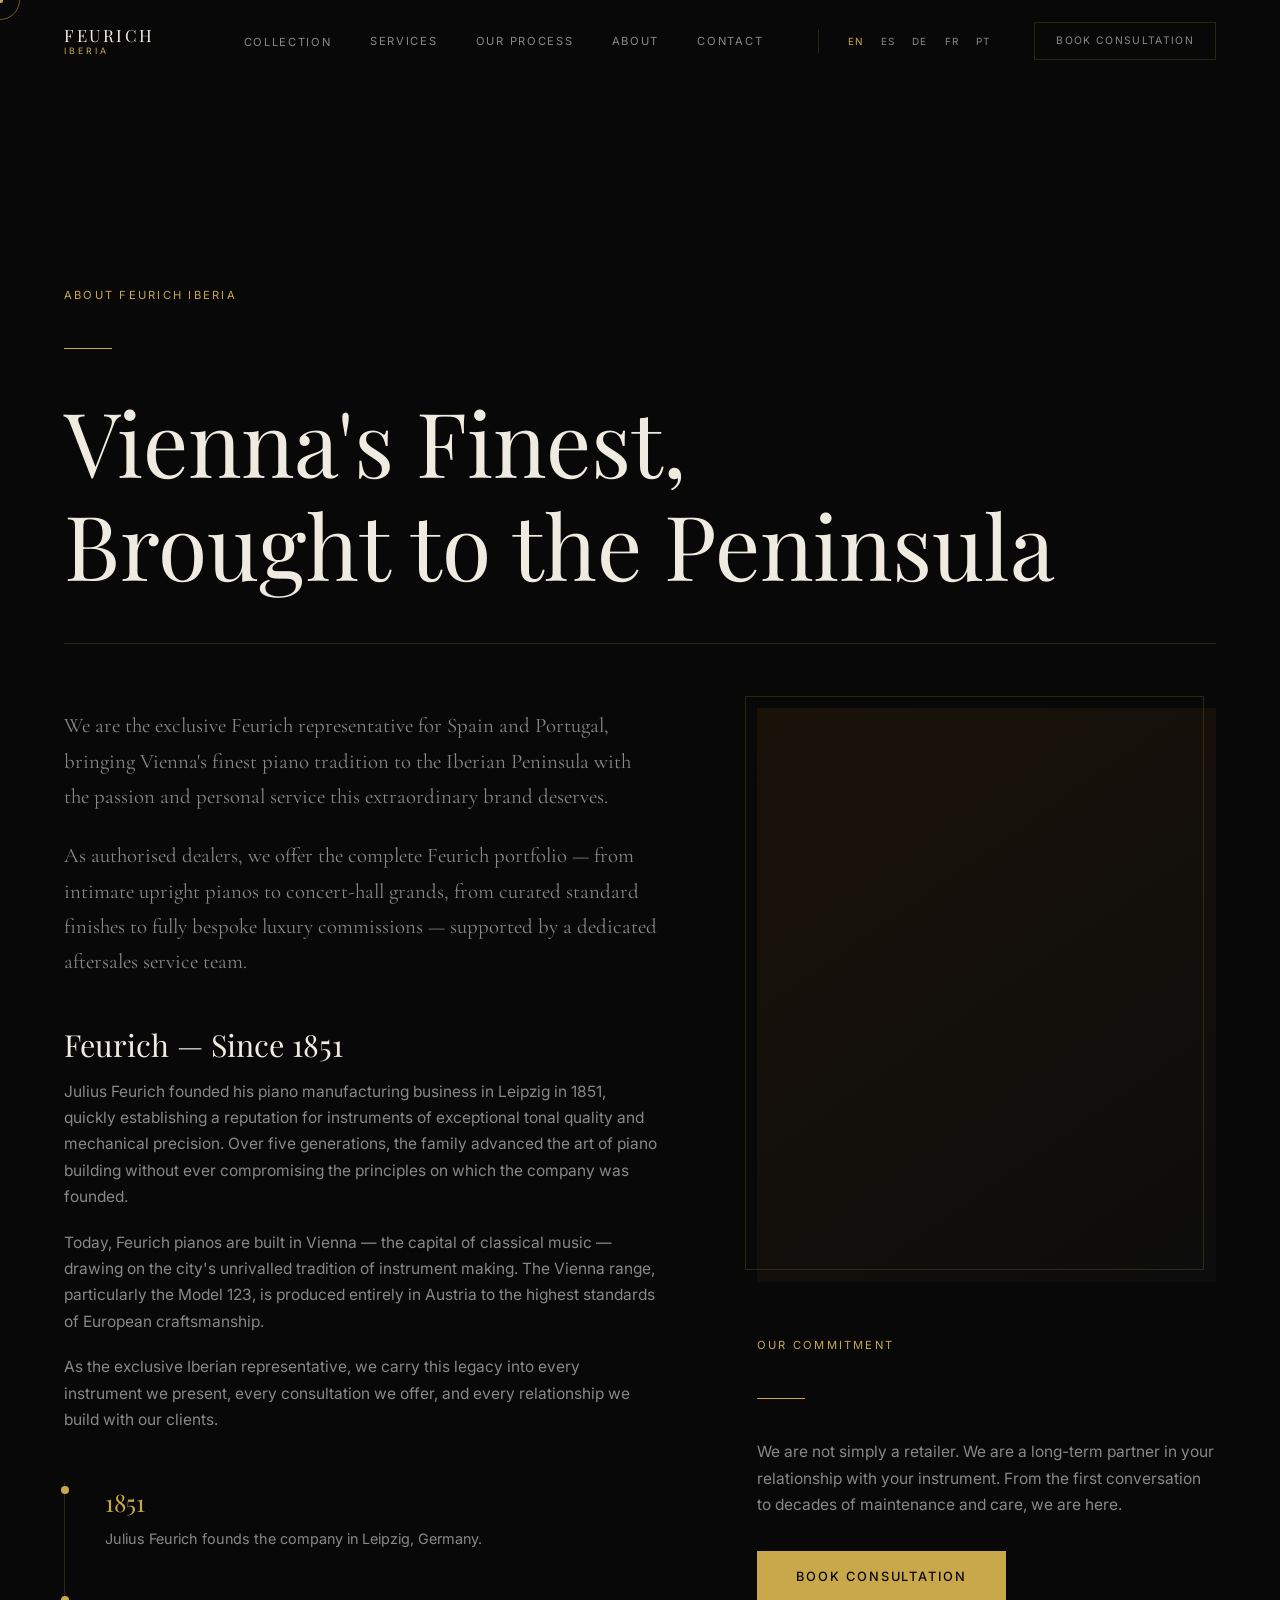
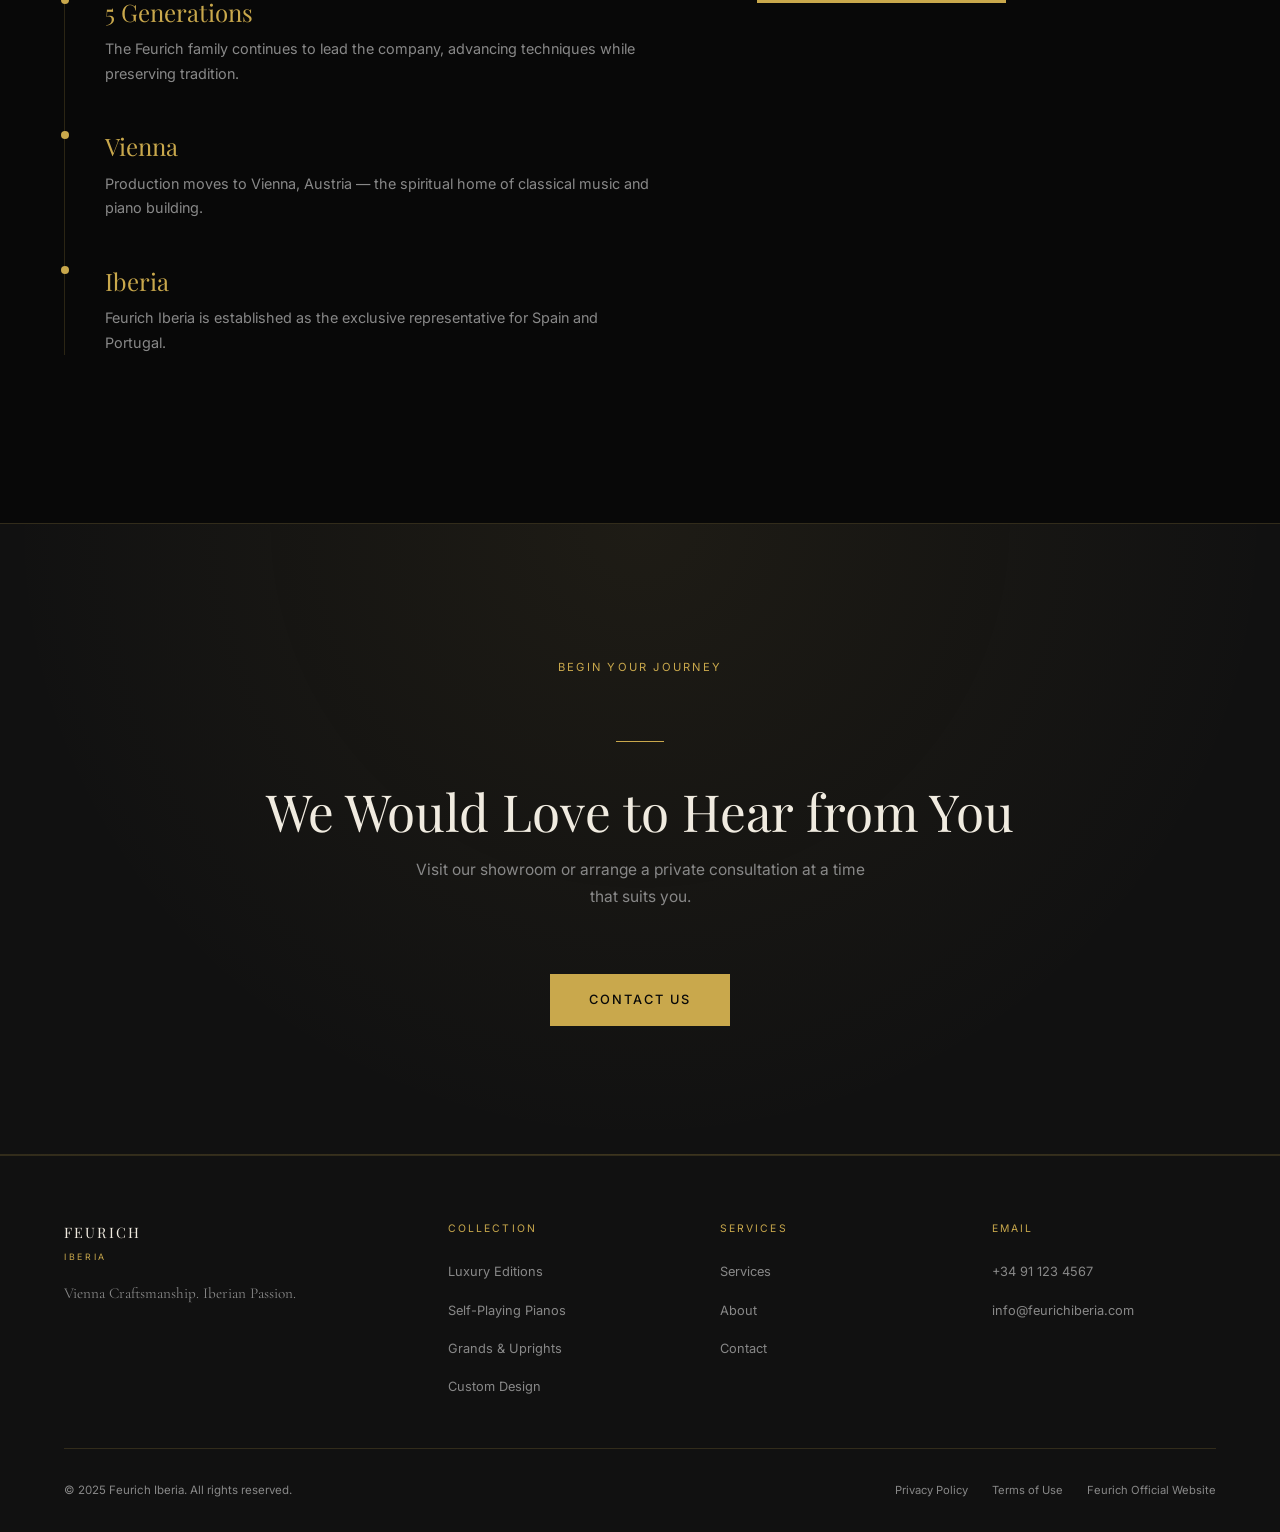
==== about.html @ 34598ef1 "Fix: move files to root" ====
<!DOCTYPE html>
<html lang="en">
<head>
  <meta charset="UTF-8">
  <meta name="viewport" content="width=device-width, initial-scale=1.0">
  <meta name="base-path" content="">
  <title>About — Feurich Iberia</title>
  <meta name="description" content="Feurich Iberia — the exclusive Feurich piano representative for Spain and Portugal. Vienna craftsmanship. Iberian passion.">
  <link rel="preconnect" href="https://fonts.googleapis.com">
  <link rel="preconnect" href="https://fonts.gstatic.com" crossorigin>
  <link href="https://fonts.googleapis.com/css2?family=Cormorant+Garamond:ital,wght@0,300;0,400;0,500;1,300;1,400&family=Inter:wght@300;400;500&family=Playfair+Display:ital,wght@0,400;0,500;1,400&display=swap" rel="stylesheet">
  <link rel="stylesheet" href="css/style.css">
  <style>
    .about-timeline { border-left: 1px solid var(--border); padding-left: 2.5rem; margin-top: 3rem; }
    .timeline-entry { position: relative; margin-bottom: 2.5rem; }
    .timeline-entry::before {
      content: '';
      position: absolute;
      left: -2.5rem;
      top: .3rem;
      width: 8px;
      height: 8px;
      border-radius: 50%;
      background: var(--gold);
      transform: translateX(-50%);
    }
    .timeline-year { font-family: var(--serif); font-size: 1.5rem; color: var(--gold); margin-bottom: .3rem; }
    .timeline-entry p { font-size: .9rem; }
  </style>
</head>
<body>

  <nav id="nav">
    <a href="index.html" class="nav__logo">Feurich<span>Iberia</span></a>
    <button class="nav__toggle" id="nav-toggle" aria-expanded="false" aria-label="Menu">
      <span></span><span></span><span></span>
    </button>
    <div class="nav__menu" id="nav-menu">
      <div class="nav__dropdown">
        <a href="index.html#collection" class="nav__link" data-i18n="nav.collection">Collection</a>
        <ul class="nav__dropdown-menu">
          <li><a href="collection/luxury.html" data-i18n="nav.luxury"></a></li>
          <li><a href="collection/self-playing.html" data-i18n="nav.selfPlaying"></a></li>
          <li><a href="collection/grand-uprights.html" data-i18n="nav.grandUprights"></a></li>
          <li><a href="collection/custom-design.html" data-i18n="nav.customDesign"></a></li>
        </ul>
      </div>
      <a href="index.html#services" class="nav__link" data-i18n="nav.services"></a>
      <a href="index.html#journey" class="nav__link" data-i18n="nav.journey"></a>
      <a href="about.html" class="nav__link nav__link--active" data-i18n="nav.about"></a>
      <a href="contact.html" class="nav__link" data-i18n="nav.contact"></a>
      <div class="nav__lang">
        <button data-lang="en">EN</button>
        <button data-lang="es">ES</button>
        <button data-lang="de">DE</button>
        <button data-lang="fr">FR</button>
        <button data-lang="pt">PT</button>
      </div>
      <a href="contact.html" class="nav__book" data-i18n="nav.bookConsultation"></a>
    </div>
  </nav>

  <main class="about-page section">
    <div class="container">
      <div class="page-header" data-reveal>
        <p class="eyebrow" data-i18n="about.eyebrow"></p>
        <div class="gold-rule"></div>
        <h1 data-i18n="about.title"></h1>
      </div>

      <div style="display:grid;grid-template-columns:1.3fr 1fr;gap:6rem;align-items:start" class="about-main-grid">
        <div data-reveal>
          <p class="lead" data-i18n="about.text1" style="margin-bottom:1.5rem"></p>
          <p class="lead" data-i18n="about.text2" style="margin-bottom:3rem"></p>

          <h3 style="margin-bottom:1rem">Feurich — Since 1851</h3>
          <p style="margin-bottom:1.2rem">Julius Feurich founded his piano manufacturing business in Leipzig in 1851, quickly establishing a reputation for instruments of exceptional tonal quality and mechanical precision. Over five generations, the family advanced the art of piano building without ever compromising the principles on which the company was founded.</p>
          <p style="margin-bottom:1.2rem">Today, Feurich pianos are built in Vienna — the capital of classical music — drawing on the city's unrivalled tradition of instrument making. The Vienna range, particularly the Model 123, is produced entirely in Austria to the highest standards of European craftsmanship.</p>
          <p>As the exclusive Iberian representative, we carry this legacy into every instrument we present, every consultation we offer, and every relationship we build with our clients.</p>

          <div class="about-timeline">
            <div class="timeline-entry">
              <div class="timeline-year">1851</div>
              <p>Julius Feurich founds the company in Leipzig, Germany.</p>
            </div>
            <div class="timeline-entry">
              <div class="timeline-year">5 Generations</div>
              <p>The Feurich family continues to lead the company, advancing techniques while preserving tradition.</p>
            </div>
            <div class="timeline-entry">
              <div class="timeline-year">Vienna</div>
              <p>Production moves to Vienna, Austria — the spiritual home of classical music and piano building.</p>
            </div>
            <div class="timeline-entry">
              <div class="timeline-year">Iberia</div>
              <p>Feurich Iberia is established as the exclusive representative for Spain and Portugal.</p>
            </div>
          </div>
        </div>

        <div data-reveal data-reveal-delay="1">
          <div class="about__visual">
            <div class="about__img" style="min-height:400px;background:linear-gradient(145deg,#1a1209 0%,#0d0d0d 100%)"></div>
            <div class="about__img-frame"></div>
          </div>

          <div style="margin-top:3rem">
            <p class="eyebrow">Our Commitment</p>
            <div class="gold-rule"></div>
            <p style="margin-bottom:1rem">We are not simply a retailer. We are a long-term partner in your relationship with your instrument. From the first conversation to decades of maintenance and care, we are here.</p>
            <a href="contact.html" class="btn btn--gold" style="margin-top:1rem" data-i18n="nav.bookConsultation"></a>
          </div>
        </div>
      </div>
    </div>
  </main>

  <section class="contact-cta">
    <div class="container">
      <p class="eyebrow" data-i18n="contactCta.eyebrow"></p>
      <div class="gold-rule gold-rule--center"></div>
      <h2 data-i18n="contactCta.title"></h2>
      <p data-i18n="contactCta.subtitle"></p>
      <a href="contact.html" class="btn btn--gold" style="margin-top:1.5rem" data-i18n="contactCta.cta"></a>
    </div>
  </section>

  <footer>
    <div class="container">
      <div class="footer__grid">
        <div class="footer__brand">
          <div class="footer__brand-logo">Feurich</div>
          <div class="footer__brand-sub">Iberia</div>
          <p class="footer__tagline" data-i18n="footer.tagline"></p>
        </div>
        <div>
          <p class="footer__col-title" data-i18n="nav.collection"></p>
          <ul class="footer__links">
            <li><a href="collection/luxury.html" data-i18n="nav.luxury"></a></li>
            <li><a href="collection/self-playing.html" data-i18n="nav.selfPlaying"></a></li>
            <li><a href="collection/grand-uprights.html" data-i18n="nav.grandUprights"></a></li>
            <li><a href="collection/custom-design.html" data-i18n="nav.customDesign"></a></li>
          </ul>
        </div>
        <div>
          <p class="footer__col-title" data-i18n="nav.services"></p>
          <ul class="footer__links">
            <li><a href="services.html" data-i18n="nav.services"></a></li>
            <li><a href="about.html" data-i18n="nav.about"></a></li>
            <li><a href="contact.html" data-i18n="nav.contact"></a></li>
          </ul>
        </div>
        <div>
          <p class="footer__col-title" data-i18n="contact.emailLabel"></p>
          <ul class="footer__links">
            <li><a href="tel:+34911234567" data-i18n="contact.phoneVal"></a></li>
            <li><a href="mailto:info@feurichiberia.com" data-i18n="contact.emailVal"></a></li>
          </ul>
        </div>
      </div>
      <div class="footer__bottom">
        <p class="footer__copyright" data-i18n="footer.copyright"></p>
        <div class="footer__legal">
          <a href="#" data-i18n="footer.privacy"></a>
          <a href="#" data-i18n="footer.terms"></a>
          <a href="https://feurich.com" target="_blank" rel="noopener" data-i18n="footer.feurich"></a>
        </div>
      </div>
    </div>
  </footer>

  <script src="js/i18n.js"></script>
  <script src="js/main.js"></script>
  <style>
    @media (max-width: 768px) { .about-main-grid { grid-template-columns: 1fr !important; } }
  </style>
</body>
</html>
---- css/style.css ----
/* ── Reset & Variables ─────────────────────────────────── */
*, *::before, *::after { box-sizing: border-box; margin: 0; padding: 0; }

:root {
  --bg:        #080808;
  --surface:   #111111;
  --surface2:  #1a1a1a;
  --gold:      #c9a84c;
  --gold-lt:   #e8d5a3;
  --gold-dk:   #8b6914;
  --text:      #f0ebe0;
  --text-muted:#888;
  --border:    rgba(201,168,76,.18);
  --serif:     'Playfair Display', Georgia, serif;
  --accent:    'Cormorant Garamond', 'Times New Roman', serif;
  --sans:      'Inter', system-ui, sans-serif;
  --max:       1320px;
  --ease:      cubic-bezier(.25,.46,.45,.94);
}

html { scroll-behavior: smooth; font-size: 16px; }

body {
  background: var(--bg);
  color: var(--text);
  font-family: var(--sans);
  line-height: 1.7;
  overflow-x: hidden;
  cursor: none;
}

body.menu-open { overflow: hidden; }

img { display: block; max-width: 100%; }
a { color: inherit; text-decoration: none; }
button { background: none; border: none; cursor: none; font: inherit; }
ul { list-style: none; }

/* ── Typography ────────────────────────────────────────── */
.eyebrow {
  display: inline-block;
  font-family: var(--sans);
  font-size: .7rem;
  font-weight: 400;
  letter-spacing: .2em;
  text-transform: uppercase;
  color: var(--gold);
  margin-bottom: 1.2rem;
}

h1, h2, h3, h4 { font-family: var(--serif); line-height: 1.15; font-weight: 400; }

h1 { font-size: clamp(2.8rem, 7vw, 6rem); }
h2 { font-size: clamp(2rem, 4vw, 3.4rem); }
h3 { font-size: clamp(1.3rem, 2.5vw, 1.9rem); }
h4 { font-size: 1.1rem; font-family: var(--sans); font-weight: 500; letter-spacing: .05em; }

p { color: var(--text-muted); font-size: .97rem; }
.lead { font-family: var(--accent); font-size: clamp(1.05rem,1.8vw,1.3rem); color: var(--text-muted); }

/* ── Layout ────────────────────────────────────────────── */
.container { width: 90%; max-width: var(--max); margin: 0 auto; }
.section { padding: clamp(5rem, 10vw, 9rem) 0; }
.section--dark { background: var(--surface); }
.section--darker { background: var(--surface2); }

.gold-rule { width: 48px; height: 1px; background: var(--gold); margin: 1.5rem 0 2.5rem; }
.gold-rule--center { margin-left: auto; margin-right: auto; }

/* ── Buttons ───────────────────────────────────────────── */
.btn {
  display: inline-flex;
  align-items: center;
  gap: .6rem;
  padding: .9rem 2.4rem;
  font-size: .8rem;
  letter-spacing: .15em;
  text-transform: uppercase;
  font-weight: 500;
  transition: all .3s var(--ease);
  position: relative;
  overflow: hidden;
}

.btn::after {
  content: '';
  position: absolute;
  inset: 0;
  background: rgba(255,255,255,.06);
  opacity: 0;
  transition: opacity .3s;
}
.btn:hover::after { opacity: 1; }

.btn--gold {
  background: var(--gold);
  color: #080808;
  border: 1px solid var(--gold);
}
.btn--gold:hover { background: var(--gold-lt); border-color: var(--gold-lt); }

.btn--outline {
  border: 1px solid var(--border);
  color: var(--text-muted);
}
.btn--outline:hover { border-color: var(--gold); color: var(--gold); }

.btn--ghost {
  color: var(--gold);
  padding: 0;
  letter-spacing: .12em;
  font-size: .75rem;
}
.btn--ghost::before {
  content: '';
  display: inline-block;
  width: 28px;
  height: 1px;
  background: var(--gold);
  transition: width .3s var(--ease);
}
.btn--ghost:hover::before { width: 48px; }

/* ── Custom Cursor ─────────────────────────────────────── */
.cursor {
  width: 40px;
  height: 40px;
  border: 1px solid rgba(201,168,76,.5);
  border-radius: 50%;
  position: fixed;
  top: -20px;
  left: -20px;
  pointer-events: none;
  z-index: 9999;
  transition: width .25s var(--ease), height .25s var(--ease), border-color .25s;
}
.cursor.expanded { width: 64px; height: 64px; border-color: var(--gold); }
.cursor__dot {
  width: 5px;
  height: 5px;
  background: var(--gold);
  border-radius: 50%;
  position: fixed;
  top: -2.5px;
  left: -2.5px;
  pointer-events: none;
  z-index: 9999;
}

/* ── Scroll Reveal ─────────────────────────────────────── */
[data-reveal] {
  opacity: 0;
  transform: translateY(30px);
  transition: opacity .8s var(--ease), transform .8s var(--ease);
}
[data-reveal="left"] { transform: translateX(-40px); }
[data-reveal="right"] { transform: translateX(40px); }
[data-reveal="scale"] { transform: scale(.95); }
[data-reveal].revealed { opacity: 1; transform: none; }
[data-reveal-delay="1"] { transition-delay: .15s; }
[data-reveal-delay="2"] { transition-delay: .3s; }
[data-reveal-delay="3"] { transition-delay: .45s; }
[data-reveal-delay="4"] { transition-delay: .6s; }

/* ── Navigation ────────────────────────────────────────── */
#nav {
  position: fixed;
  top: 0;
  left: 0;
  right: 0;
  z-index: 1000;
  display: flex;
  align-items: center;
  justify-content: space-between;
  padding: 1.4rem 5%;
  transition: background .4s, padding .4s, transform .4s;
}

#nav::before {
  content: '';
  position: absolute;
  inset: 0;
  background: linear-gradient(to bottom, rgba(8,8,8,.9) 0%, transparent 100%);
  pointer-events: none;
  opacity: 0;
  transition: opacity .4s;
}

#nav.nav--scrolled { background: rgba(8,8,8,.96); padding: .9rem 5%; backdrop-filter: blur(12px); }
#nav.nav--scrolled::before { opacity: 0; }
#nav.nav--hidden { transform: translateY(-100%); }
#nav.nav--visible { transform: translateY(0); }

.nav__logo {
  font-family: var(--serif);
  font-size: 1.05rem;
  letter-spacing: .15em;
  color: var(--text);
  text-transform: uppercase;
  line-height: 1;
}
.nav__logo span {
  display: block;
  font-family: var(--sans);
  font-size: .55rem;
  letter-spacing: .35em;
  color: var(--gold);
  margin-top: .2rem;
}

.nav__menu {
  display: flex;
  align-items: center;
  gap: 2.4rem;
}

.nav__link {
  font-size: .7rem;
  letter-spacing: .15em;
  text-transform: uppercase;
  color: var(--text-muted);
  transition: color .25s;
  position: relative;
}
.nav__link::after {
  content: '';
  position: absolute;
  bottom: -3px;
  left: 0;
  width: 0;
  height: 1px;
  background: var(--gold);
  transition: width .3s var(--ease);
}
.nav__link:hover, .nav__link.active { color: var(--text); }
.nav__link:hover::after, .nav__link.active::after { width: 100%; }

/* Dropdown */
.nav__dropdown { position: relative; }
.nav__dropdown-menu {
  position: absolute;
  top: calc(100% + 1.2rem);
  left: 50%;
  transform: translateX(-50%);
  background: rgba(16,16,16,.98);
  border: 1px solid var(--border);
  min-width: 220px;
  padding: .8rem 0;
  opacity: 0;
  pointer-events: none;
  transition: opacity .25s, transform .25s var(--ease);
  transform: translateX(-50%) translateY(-6px);
  backdrop-filter: blur(12px);
}
.nav__dropdown-menu::before {
  content: '';
  position: absolute;
  top: -5px;
  left: 50%;
  transform: translateX(-50%);
  border-left: 5px solid transparent;
  border-right: 5px solid transparent;
  border-bottom: 5px solid var(--border);
}
.nav__dropdown:hover .nav__dropdown-menu,
.nav__dropdown:focus-within .nav__dropdown-menu {
  opacity: 1;
  pointer-events: all;
  transform: translateX(-50%) translateY(0);
}
.nav__dropdown-menu a {
  display: block;
  padding: .65rem 1.4rem;
  font-size: .68rem;
  letter-spacing: .12em;
  text-transform: uppercase;
  color: var(--text-muted);
  transition: color .2s, background .2s;
}
.nav__dropdown-menu a:hover { color: var(--gold); background: rgba(201,168,76,.05); }

.nav__lang {
  display: flex;
  gap: .4rem;
  align-items: center;
  margin-left: 1rem;
  padding-left: 1.5rem;
  border-left: 1px solid var(--border);
}
.nav__lang button {
  font-size: .62rem;
  letter-spacing: .1em;
  text-transform: uppercase;
  color: var(--text-muted);
  padding: .2rem .35rem;
  transition: color .2s;
}
.nav__lang button.active, .nav__lang button:hover { color: var(--gold); }

.nav__book {
  font-size: .65rem;
  letter-spacing: .13em;
  text-transform: uppercase;
  padding: .55rem 1.3rem;
  border: 1px solid var(--border);
  color: var(--text-muted);
  transition: all .25s;
  white-space: nowrap;
}
.nav__book:hover { border-color: var(--gold); color: var(--gold); }

.nav__toggle {
  display: none;
  flex-direction: column;
  gap: 5px;
  padding: .5rem;
}
.nav__toggle span {
  display: block;
  width: 24px;
  height: 1px;
  background: var(--text);
  transition: all .3s;
}
.nav__toggle[aria-expanded="true"] span:nth-child(1) { transform: rotate(45deg) translate(4px, 4px); }
.nav__toggle[aria-expanded="true"] span:nth-child(2) { opacity: 0; }
.nav__toggle[aria-expanded="true"] span:nth-child(3) { transform: rotate(-45deg) translate(4px, -4px); }

/* ── Hero ──────────────────────────────────────────────── */
.hero {
  height: 100svh;
  min-height: 680px;
  display: flex;
  align-items: center;
  justify-content: center;
  text-align: center;
  position: relative;
  overflow: hidden;
}

.hero__bg {
  position: absolute;
  inset: 0;
  background:
    linear-gradient(to bottom, rgba(8,8,8,.3) 0%, rgba(8,8,8,.6) 50%, rgba(8,8,8,.95) 100%),
    radial-gradient(ellipse at 60% 40%, rgba(201,168,76,.08) 0%, transparent 70%);
  background-color: #0d0d0d;
}

/* Piano silhouette using CSS */
.hero__bg::after {
  content: '';
  position: absolute;
  inset: 0;
  background: url('images/piano-16.jpeg') center/cover no-repeat;
  opacity: .3;
  mix-blend-mode: luminosity;
}

.hero__content {
  position: relative;
  z-index: 2;
  max-width: 800px;
  padding: 0 1.5rem;
}

.hero__eyebrow {
  font-size: .7rem;
  letter-spacing: .3em;
  text-transform: uppercase;
  color: var(--gold);
  margin-bottom: 1.5rem;
  animation: fadeUp .8s var(--ease) both;
}

.hero__title {
  color: var(--text);
  margin-bottom: 1.5rem;
  animation: fadeUp .8s .2s var(--ease) both;
}

.hero__subtitle {
  font-family: var(--accent);
  font-size: clamp(1rem, 2vw, 1.3rem);
  color: var(--text-muted);
  margin-bottom: 3rem;
  animation: fadeUp .8s .35s var(--ease) both;
}

.hero__actions {
  display: flex;
  gap: 1.2rem;
  justify-content: center;
  flex-wrap: wrap;
  animation: fadeUp .8s .5s var(--ease) both;
}

.hero__scroll {
  position: absolute;
  bottom: 2.5rem;
  left: 50%;
  transform: translateX(-50%);
  display: flex;
  flex-direction: column;
  align-items: center;
  gap: .6rem;
  animation: fadeIn 1s 1.2s both;
}
.hero__scroll span { font-size: .6rem; letter-spacing: .2em; text-transform: uppercase; color: var(--text-muted); }
.hero__scroll-line {
  width: 1px;
  height: 40px;
  background: linear-gradient(to bottom, var(--gold), transparent);
  animation: scrollPulse 2s 1.5s infinite;
}

/* ── Brand Intro ───────────────────────────────────────── */
.brand-intro { padding: clamp(5rem,10vw,8rem) 0; }
.brand-intro__grid {
  display: grid;
  grid-template-columns: 1fr 1fr;
  gap: 5rem;
  align-items: center;
}
.brand-intro__text h2 { margin-bottom: 1.2rem; }
.brand-intro__text p { max-width: 480px; line-height: 1.9; }

.stats-row {
  display: flex;
  flex-direction: column;
  gap: 2.5rem;
  padding-left: 3rem;
  border-left: 1px solid var(--border);
}
.stat__number {
  display: block;
  font-family: var(--serif);
  font-size: clamp(2.5rem, 5vw, 3.8rem);
  color: var(--gold);
  line-height: 1;
}
.stat__label {
  display: block;
  font-size: .7rem;
  letter-spacing: .15em;
  text-transform: uppercase;
  color: var(--text-muted);
  margin-top: .4rem;
}

/* ── Collection Grid ───────────────────────────────────── */
.collection__header { text-align: center; margin-bottom: 4rem; }
.collection__header h2 { margin-bottom: .8rem; }

.collection__grid {
  display: grid;
  grid-template-columns: repeat(2, 1fr);
  gap: 1.5px;
  background: var(--border);
}

.collection-card {
  background: var(--surface);
  position: relative;
  overflow: hidden;
  aspect-ratio: 4/3;
  display: flex;
  align-items: flex-end;
  transition: transform .4s var(--ease);
}

.collection-card__img {
  position: absolute;
  inset: 0;
  transition: transform .6s var(--ease);
}
.collection-card__img--luxury     { background: linear-gradient(135deg, #1a1207 0%, #2d2010 50%, #1a0f05 100%) url('images/piano-02.jpeg') center/cover no-repeat; background-blend-mode: multiply; }
.collection-card__img--selfplaying { background: linear-gradient(135deg, #07101a 0%, #0e1d2d 50%, #071018 100%) url('images/piano-05.jpeg') center/cover no-repeat; background-blend-mode: multiply; }
.collection-card__img--grands     { background: linear-gradient(135deg, #0d0d0d 0%, #1a1a1a 50%, #0a0a0a 100%) url('images/piano-08.jpeg') center/cover no-repeat; background-blend-mode: multiply; }
.collection-card__img--custom     { background: linear-gradient(135deg, #0d1007 0%, #181f0e 50%, #0a0d05 100%) url('images/piano-11.jpeg') center/cover no-repeat; background-blend-mode: multiply; }

/* Decorative piano key suggestion */
.collection-card__img::after {
  content: '';
  position: absolute;
  bottom: 0;
  left: 0;
  right: 0;
  height: 3px;
  background: linear-gradient(to right, transparent, var(--gold), transparent);
  opacity: .4;
  transition: opacity .4s;
}

.collection-card:hover .collection-card__img { transform: scale(1.04); }
.collection-card:hover .collection-card__img::after { opacity: 1; }

.collection-card__body {
  position: relative;
  z-index: 2;
  padding: 2rem 1.8rem;
  width: 100%;
  background: linear-gradient(to top, rgba(8,8,8,.95) 0%, rgba(8,8,8,.6) 60%, transparent 100%);
  transform: translateY(8px);
  transition: transform .4s var(--ease);
}
.collection-card:hover .collection-card__body { transform: translateY(0); }

.collection-card__body h3 { color: var(--text); margin-bottom: .5rem; font-size: 1.3rem; }
.collection-card__body p  { font-size: .82rem; margin-bottom: 1rem; }
.collection-card__cta {
  font-size: .65rem;
  letter-spacing: .15em;
  text-transform: uppercase;
  color: var(--gold);
  display: flex;
  align-items: center;
  gap: .5rem;
  opacity: 0;
  transition: opacity .3s;
}
.collection-card__cta::after {
  content: '→';
  transition: transform .3s;
}
.collection-card:hover .collection-card__cta { opacity: 1; }
.collection-card:hover .collection-card__cta::after { transform: translateX(4px); }

/* ── Featured Model ────────────────────────────────────── */
.featured { background: var(--surface); }
.featured__grid {
  display: grid;
  grid-template-columns: 1fr 1fr;
  gap: 5rem;
  align-items: center;
}
.featured__visual {
  position: relative;
  aspect-ratio: 3/4;
  background: linear-gradient(160deg, #1a1a1a 0%, #0d0d0d 100%);
  border: 1px solid var(--border);
}
.featured__visual::before {
  content: '';
  position: absolute;
  inset: -1px;
  background: linear-gradient(135deg, var(--gold), transparent 40%, transparent 60%, var(--gold));
  opacity: .15;
}
.featured__badge {
  position: absolute;
  top: 1.5rem;
  right: 1.5rem;
  font-size: .6rem;
  letter-spacing: .2em;
  text-transform: uppercase;
  color: var(--gold);
  border: 1px solid var(--gold);
  padding: .4rem .9rem;
}
.featured__image-placeholder {
  position: absolute;
  inset: 0;
  display: flex;
  align-items: center;
  justify-content: center;
}
.featured__image-placeholder svg { opacity: .08; }

.featured__content h2 { margin-bottom: .5rem; }
.featured__subtitle { font-family: var(--accent); font-size: 1rem; color: var(--gold); margin-bottom: .8rem; letter-spacing: .05em; }
.featured__text { margin-bottom: 2rem; line-height: 1.9; }

.featured__specs { margin-bottom: 2.5rem; border-top: 1px solid var(--border); }
.featured__spec {
  display: flex;
  align-items: center;
  gap: 1rem;
  padding: .8rem 0;
  border-bottom: 1px solid var(--border);
  font-size: .8rem;
  color: var(--text-muted);
}
.featured__spec::before {
  content: '';
  width: 6px;
  height: 6px;
  border-radius: 50%;
  background: var(--gold);
  flex-shrink: 0;
}

/* ── Self-Playing ──────────────────────────────────────── */
.self-playing { }
.self-playing__grid {
  display: grid;
  grid-template-columns: 1fr 1fr;
  gap: 5rem;
  align-items: center;
}
.self-playing__visual {
  position: relative;
  aspect-ratio: 4/3;
  background: radial-gradient(ellipse at center, #0d1a26 0%, #070d12 100%);
  border: 1px solid var(--border);
  overflow: hidden;
}
.self-playing__visual::before {
  content: '';
  position: absolute;
  inset: 0;
  background: radial-gradient(ellipse at 50% 70%, rgba(201,168,76,.12) 0%, transparent 60%);
}
/* Animated keys visual */
.keys-animation {
  position: absolute;
  bottom: 20%;
  left: 10%;
  right: 10%;
  display: flex;
  gap: 2px;
  height: 60px;
  align-items: flex-end;
}
.key {
  flex: 1;
  background: rgba(240,235,224,.85);
  border-radius: 0 0 2px 2px;
  height: 100%;
  animation: keyPress 2s infinite;
}
.key--black {
  position: absolute;
  background: #111;
  width: 8%;
  height: 60%;
  top: 0;
  border-radius: 0 0 2px 2px;
  z-index: 2;
}
.key:nth-child(2) { animation-delay: .3s; }
.key:nth-child(3) { animation-delay: .6s; }
.key:nth-child(4) { animation-delay: .2s; }
.key:nth-child(5) { animation-delay: .8s; }
.key:nth-child(6) { animation-delay: .45s; }
.key:nth-child(7) { animation-delay: .1s; }

.self-playing__features {
  display: flex;
  flex-direction: column;
  gap: .8rem;
  margin: 2rem 0;
}
.sp-feature {
  display: flex;
  align-items: center;
  gap: .9rem;
  font-size: .85rem;
  color: var(--text-muted);
}
.sp-feature::before {
  content: '';
  width: 20px;
  height: 1px;
  background: var(--gold);
  flex-shrink: 0;
}

/* ── Services ──────────────────────────────────────────── */
.services__header { text-align: center; margin-bottom: 4rem; }
.services__grid {
  display: grid;
  grid-template-columns: repeat(3, 1fr);
  gap: 1px;
  background: var(--border);
}
.service-item {
  background: var(--surface2);
  padding: 2.5rem 2rem;
  transition: background .3s;
}
.service-item:hover { background: var(--surface); }
.service-item__icon {
  font-size: 1.4rem;
  margin-bottom: 1.2rem;
  display: block;
}
.service-item h4 {
  color: var(--text);
  margin-bottom: .7rem;
  font-size: .85rem;
  letter-spacing: .08em;
  text-transform: uppercase;
}
.service-item p { font-size: .83rem; line-height: 1.75; }

/* ── Journey ───────────────────────────────────────────── */
.journey__header { text-align: center; margin-bottom: 4rem; }
.journey__header p { margin: 0 auto; max-width: 480px; }

.journey__steps {
  display: grid;
  grid-template-columns: repeat(3, 1fr);
  gap: 0;
  position: relative;
}

.journey__steps::before {
  content: '';
  position: absolute;
  top: 3.4rem;
  left: 8.33%;
  right: 8.33%;
  height: 1px;
  background: linear-gradient(to right, transparent, var(--border), var(--border), transparent);
}

.journey-step {
  padding: 2rem;
  text-align: center;
  position: relative;
}

.journey-step__num {
  display: inline-flex;
  align-items: center;
  justify-content: center;
  width: 56px;
  height: 56px;
  border: 1px solid var(--border);
  border-radius: 50%;
  font-family: var(--serif);
  font-size: .85rem;
  color: var(--gold);
  margin-bottom: 1.5rem;
  background: var(--bg);
  position: relative;
  z-index: 1;
  transition: border-color .3s, background .3s;
}
.journey-step:hover .journey-step__num {
  border-color: var(--gold);
  background: rgba(201,168,76,.06);
}

.journey-step h4 {
  color: var(--text);
  margin-bottom: .7rem;
  font-size: .85rem;
  letter-spacing: .1em;
  text-transform: uppercase;
}
.journey-step p { font-size: .82rem; line-height: 1.75; }

/* ── About ─────────────────────────────────────────────── */
.about__grid {
  display: grid;
  grid-template-columns: 1fr 1fr;
  gap: 6rem;
  align-items: center;
}
.about__visual {
  position: relative;
  aspect-ratio: 4/5;
}
.about__img {
  width: 100%;
  height: 100%;
  object-fit: cover;
  background: linear-gradient(145deg, #1a1209 0%, #0d0d0d 100%) url('images/piano-13.jpeg') center/cover no-repeat;
  background-blend-mode: multiply;
}
.about__img-frame {
  position: absolute;
  inset: -12px 12px 12px -12px;
  border: 1px solid var(--border);
  pointer-events: none;
}
.about__content p { margin-bottom: 1.5rem; line-height: 1.9; }

/* ── Contact CTA ───────────────────────────────────────── */
.contact-cta {
  text-align: center;
  padding: clamp(5rem,10vw,9rem) 0;
  background:
    radial-gradient(ellipse at 50% 0%, rgba(201,168,76,.07) 0%, transparent 70%),
    var(--surface);
  border-top: 1px solid var(--border);
  border-bottom: 1px solid var(--border);
}
.contact-cta h2 { margin-bottom: 1rem; }
.contact-cta p { margin-bottom: 2.5rem; max-width: 460px; margin-left: auto; margin-right: auto; }

/* ── Contact Page ──────────────────────────────────────── */
.contact-page { padding-top: 120px; }
.contact-page__grid {
  display: grid;
  grid-template-columns: 1.2fr 1fr;
  gap: 5rem;
  align-items: start;
}

.contact-form { display: flex; flex-direction: column; gap: 1.2rem; }
.form-row { display: grid; grid-template-columns: 1fr 1fr; gap: 1.2rem; }

.form-group { display: flex; flex-direction: column; gap: .5rem; }
.form-group label { font-size: .68rem; letter-spacing: .15em; text-transform: uppercase; color: var(--text-muted); }
.form-group input,
.form-group textarea,
.form-group select {
  background: var(--surface);
  border: 1px solid var(--border);
  color: var(--text);
  padding: .9rem 1.2rem;
  font-family: var(--sans);
  font-size: .9rem;
  transition: border-color .25s;
  appearance: none;
  -webkit-appearance: none;
  border-radius: 0;
}
.form-group input::placeholder,
.form-group textarea::placeholder { color: var(--text-muted); opacity: .6; }
.form-group input:focus,
.form-group textarea:focus,
.form-group select:focus { outline: none; border-color: var(--gold); }
.form-group textarea { resize: vertical; min-height: 140px; }
.form-group select { background-image: url("data:image/svg+xml,%3Csvg xmlns='http://www.w3.org/2000/svg' width='12' height='8' viewBox='0 0 12 8'%3E%3Cpath d='M1 1l5 5 5-5' stroke='%23888' stroke-width='1.5' fill='none'/%3E%3C/svg%3E"); background-repeat: no-repeat; background-position: right 1rem center; padding-right: 2.5rem; }
.form-group select option { background: var(--surface); }

.form-submit { display: flex; align-items: center; gap: 1.5rem; margin-top: .5rem; }
.form-success { text-align: center; padding: 3rem; }
.form-success svg { margin: 0 auto 1.5rem; }

.contact-info { display: flex; flex-direction: column; gap: 2.5rem; padding-top: 2rem; }
.contact-info__item {}
.contact-info__label {
  font-size: .65rem;
  letter-spacing: .2em;
  text-transform: uppercase;
  color: var(--gold);
  margin-bottom: .6rem;
}
.contact-info__value { font-size: .95rem; white-space: pre-line; color: var(--text-muted); }

/* ── Collection Sub-pages ──────────────────────────────── */
.sub-hero {
  min-height: 55vh;
  display: flex;
  align-items: flex-end;
  padding-bottom: 5rem;
  position: relative;
  overflow: hidden;
  padding-top: 120px;
}
.sub-hero__bg {
  position: absolute;
  inset: 0;
  background: linear-gradient(to bottom, rgba(8,8,8,.5) 0%, rgba(8,8,8,.85) 100%);
}
.sub-hero--luxury .sub-hero__bg     { background-color: #120e04; background-image: url('../images/piano-03.jpeg'); background-size: cover; background-position: center; }
.sub-hero--selfplaying .sub-hero__bg { background-color: #04080f; background-image: url('../images/piano-06.jpeg'); background-size: cover; background-position: center; }
.sub-hero--grands .sub-hero__bg     { background-color: #0a0a0a; background-image: url('../images/piano-09.jpeg'); background-size: cover; background-position: center; }
.sub-hero--custom .sub-hero__bg     { background-color: #07100a; background-image: url('../images/piano-12.jpeg'); background-size: cover; background-position: center; }

.sub-hero__content { position: relative; z-index: 2; }

.models-grid {
  display: grid;
  grid-template-columns: repeat(3, 1fr);
  gap: 1.5px;
  background: var(--border);
}
.model-card {
  background: var(--surface2);
  padding: 2.5rem 2rem;
  border-bottom: 3px solid transparent;
  transition: border-color .3s, background .3s;
}
.model-card:hover { border-color: var(--gold); background: var(--surface); }
.model-card__type {
  font-size: .6rem;
  letter-spacing: .2em;
  text-transform: uppercase;
  color: var(--gold);
  margin-bottom: 1.2rem;
}
.model-card h3 { color: var(--text); margin-bottom: .6rem; }
.model-card p { font-size: .82rem; }

.feature-block {
  display: grid;
  grid-template-columns: 1fr 1fr;
  gap: 5rem;
  align-items: center;
}
.feature-block--reverse { direction: rtl; }
.feature-block--reverse > * { direction: ltr; }
.feature-block__visual {
  aspect-ratio: 4/3;
  background: var(--surface);
  border: 1px solid var(--border);
  position: relative;
  overflow: hidden;
}
.feature-block__visual--gold::before {
  content: '';
  position: absolute;
  inset: 0;
  background: radial-gradient(ellipse at 30% 50%, rgba(201,168,76,.15) 0%, transparent 70%);
}
.feature-block__visual--crystal::before {
  content: '';
  position: absolute;
  inset: 0;
  background: radial-gradient(ellipse at 70% 30%, rgba(180,220,255,.1) 0%, transparent 60%);
}
.feature-block__content h3 { margin-bottom: 1rem; }
.feature-block__content p  { margin-bottom: 2rem; line-height: 1.9; }

.custom-list {
  display: flex;
  flex-direction: column;
  gap: .8rem;
  margin: 1.5rem 0 2rem;
}
.custom-list li {
  display: flex;
  align-items: center;
  gap: .8rem;
  font-size: .85rem;
  color: var(--text-muted);
}
.custom-list li::before {
  content: '';
  width: 20px;
  height: 1px;
  background: var(--gold);
  flex-shrink: 0;
}

/* ── About Page ────────────────────────────────────────── */
.about-page { padding-top: 140px; }
.about-page__text { max-width: 680px; margin: 0 auto; }
.about-page__text p { margin-bottom: 1.5rem; line-height: 2; }

/* ── Services Page ─────────────────────────────────────── */
.services-page { padding-top: 120px; }

/* ── Footer ────────────────────────────────────────────── */
footer {
  background: var(--surface);
  border-top: 1px solid var(--border);
  padding: 4rem 0 2rem;
}
.footer__grid {
  display: grid;
  grid-template-columns: 1.5fr 1fr 1fr 1fr;
  gap: 3rem;
  margin-bottom: 3rem;
}
.footer__brand {}
.footer__brand-logo {
  font-family: var(--serif);
  font-size: .9rem;
  letter-spacing: .15em;
  text-transform: uppercase;
  margin-bottom: .3rem;
}
.footer__brand-sub {
  font-size: .55rem;
  letter-spacing: .3em;
  text-transform: uppercase;
  color: var(--gold);
  margin-bottom: 1rem;
}
.footer__tagline { font-family: var(--accent); font-size: .95rem; color: var(--text-muted); }
.footer__col-title {
  font-size: .65rem;
  letter-spacing: .2em;
  text-transform: uppercase;
  color: var(--gold);
  margin-bottom: 1.2rem;
}
.footer__links { display: flex; flex-direction: column; gap: .7rem; }
.footer__links a {
  font-size: .8rem;
  color: var(--text-muted);
  transition: color .2s;
}
.footer__links a:hover { color: var(--text); }
.footer__bottom {
  display: flex;
  justify-content: space-between;
  align-items: center;
  padding-top: 2rem;
  border-top: 1px solid var(--border);
  flex-wrap: wrap;
  gap: 1rem;
}
.footer__copyright { font-size: .72rem; color: var(--text-muted); }
.footer__legal { display: flex; gap: 1.5rem; }
.footer__legal a { font-size: .7rem; color: var(--text-muted); transition: color .2s; }
.footer__legal a:hover { color: var(--gold); }

/* ── Animations ────────────────────────────────────────── */
@keyframes fadeUp {
  from { opacity: 0; transform: translateY(20px); }
  to   { opacity: 1; transform: translateY(0); }
}
@keyframes fadeIn {
  from { opacity: 0; }
  to   { opacity: 1; }
}
@keyframes scrollPulse {
  0%, 100% { opacity: .4; transform: scaleY(1); transform-origin: top; }
  50%       { opacity: 1; transform: scaleY(1.3); }
}
@keyframes keyPress {
  0%, 100% { transform: translateY(0); }
  50%       { transform: translateY(4px); }
}

/* ── Page-level shared sections ────────────────────────── */
.page-header {
  padding-top: 140px;
  padding-bottom: 3rem;
  border-bottom: 1px solid var(--border);
  margin-bottom: 4rem;
}

/* ── Responsive ────────────────────────────────────────── */
@media (max-width: 1024px) {
  .brand-intro__grid,
  .featured__grid,
  .self-playing__grid,
  .about__grid,
  .contact-page__grid,
  .feature-block { grid-template-columns: 1fr; gap: 3rem; }

  .feature-block--reverse { direction: ltr; }

  .footer__grid { grid-template-columns: 1fr 1fr; gap: 2rem; }

  .stats-row { padding-left: 0; border-left: none; border-top: 1px solid var(--border); padding-top: 2.5rem; flex-direction: row; flex-wrap: wrap; }
}

@media (max-width: 768px) {
  .nav__menu { display: none; }
  .nav__menu.open {
    display: flex;
    flex-direction: column;
    position: fixed;
    inset: 0;
    top: 0;
    background: rgba(8,8,8,.97);
    backdrop-filter: blur(20px);
    padding: 7rem 2rem 3rem;
    gap: 0;
    align-items: flex-start;
    z-index: 999;
    overflow-y: auto;
  }
  .nav__menu.open .nav__link {
    font-size: 1rem;
    padding: 1rem 0;
    border-bottom: 1px solid var(--border);
    width: 100%;
    color: var(--text);
  }
  .nav__menu.open .nav__dropdown-menu {
    position: static;
    transform: none;
    opacity: 1;
    pointer-events: all;
    background: transparent;
    border: none;
    padding: 0 0 0 1rem;
    backdrop-filter: none;
  }
  .nav__menu.open .nav__dropdown-menu::before { display: none; }
  .nav__menu.open .nav__dropdown-menu a { border-bottom: 1px solid rgba(201,168,76,.07); padding: .7rem 0; }
  .nav__menu.open .nav__lang { border: none; margin: 2rem 0 0; padding: 0; flex-wrap: wrap; }
  .nav__menu.open .nav__book { border: 1px solid var(--border); padding: .7rem 1.5rem; margin-top: 1rem; font-size: .75rem; }
  .nav__toggle { display: flex; z-index: 1000; }

  .collection__grid { grid-template-columns: 1fr; }
  .services__grid { grid-template-columns: 1fr; }
  .journey__steps { grid-template-columns: 1fr; }
  .journey__steps::before { display: none; }
  .models-grid { grid-template-columns: 1fr; }
  .form-row { grid-template-columns: 1fr; }
  .footer__grid { grid-template-columns: 1fr; }
  .footer__bottom { flex-direction: column; text-align: center; }
  .contact-page__grid { grid-template-columns: 1fr; }
  .brand-intro__grid { grid-template-columns: 1fr; }
}
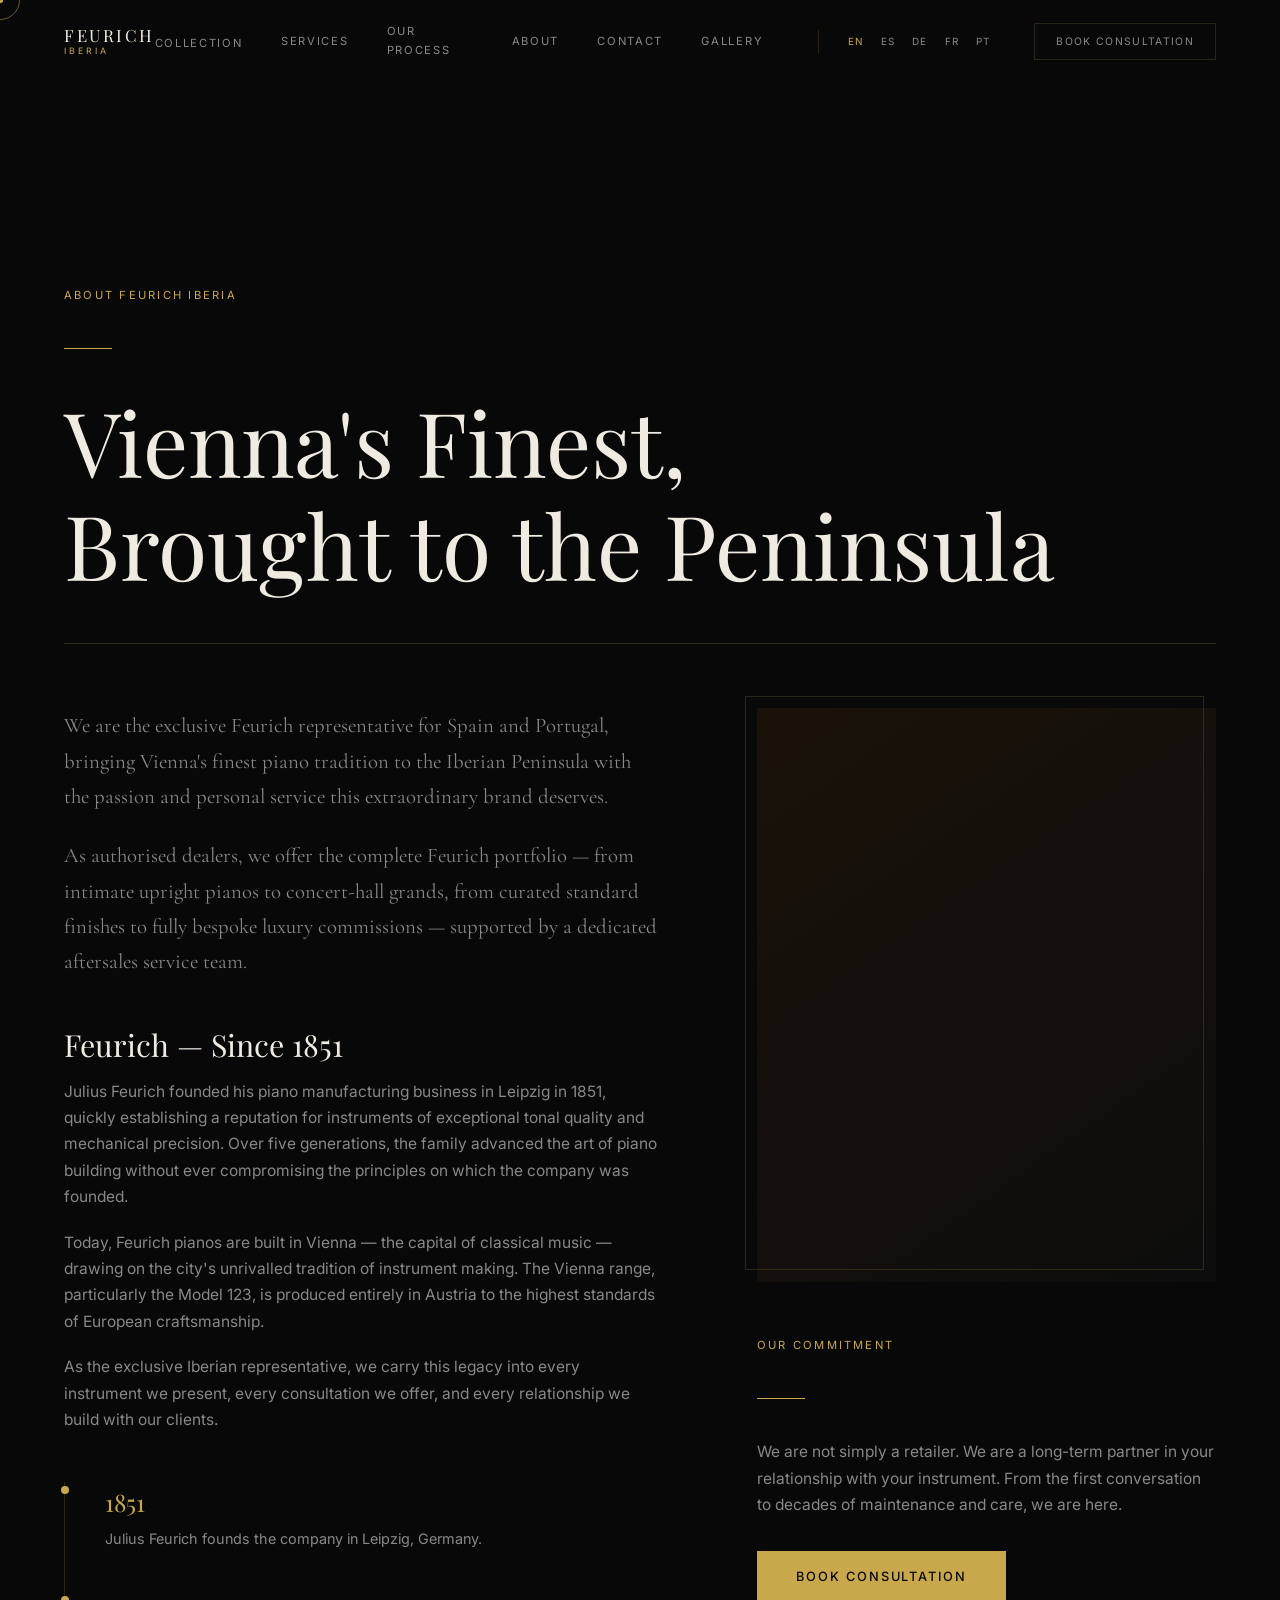
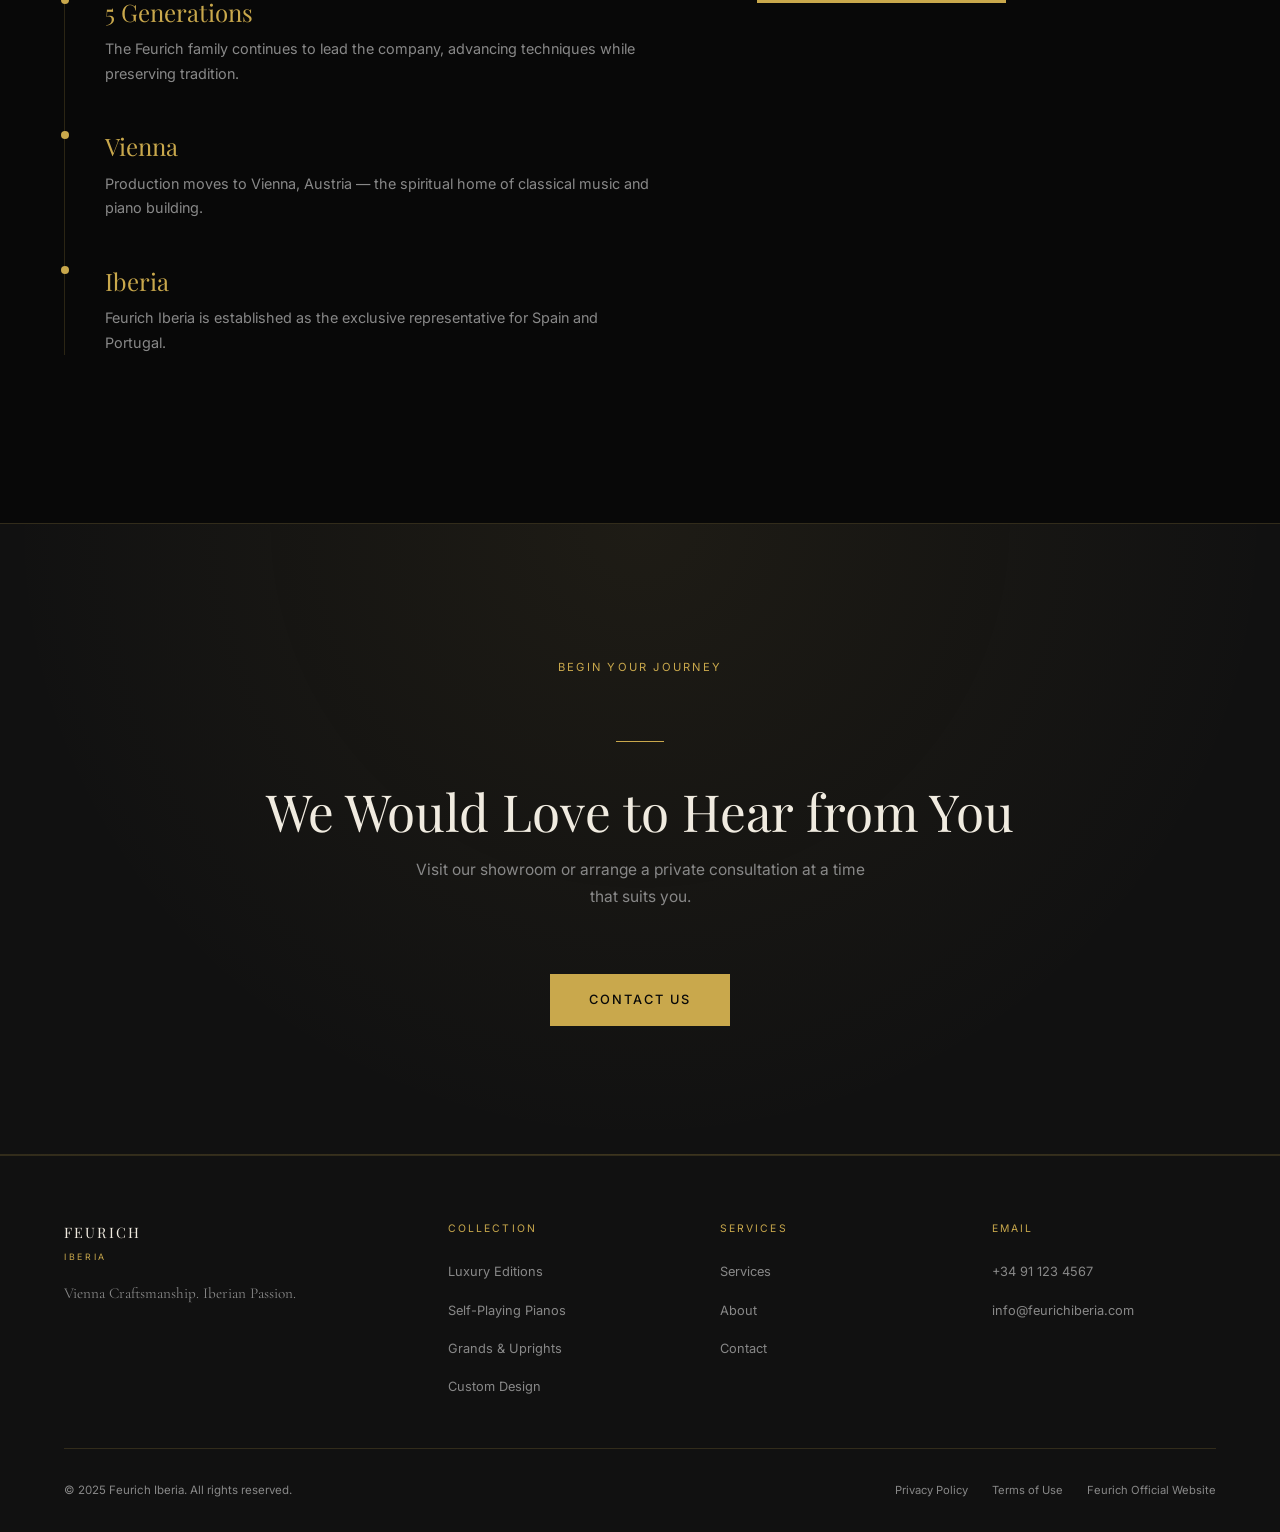
==== commit b2dfea9b: "Add Gallery page showcasing unused-images archive + nav item - New gallery.html displays all 16 uniq" ====
--- a/about.html
+++ b/about.html
@@ -49,6 +49,7 @@
       <a href="index.html#journey" class="nav__link" data-i18n="nav.journey"></a>
       <a href="about.html" class="nav__link nav__link--active" data-i18n="nav.about"></a>
       <a href="contact.html" class="nav__link" data-i18n="nav.contact"></a>
+      <a href="gallery.html" class="nav__link" data-i18n="nav.gallery"></a>
       <div class="nav__lang">
         <button data-lang="en">EN</button>
         <button data-lang="es">ES</button>
--- a/css/style.css
+++ b/css/style.css
@@ -262,6 +262,15 @@
   border-right: 5px solid transparent;
   border-bottom: 5px solid var(--border);
 }
+/* Transparent bridge over the gap so the menu stays hoverable */
+.nav__dropdown-menu::after {
+  content: '';
+  position: absolute;
+  left: 0;
+  right: 0;
+  top: -1.4rem;
+  height: 1.4rem;
+}
 .nav__dropdown:hover .nav__dropdown-menu,
 .nav__dropdown:focus-within .nav__dropdown-menu {
   opacity: 1;
@@ -352,7 +361,7 @@
   content: '';
   position: absolute;
   inset: 0;
-  background: url('images/piano-16.jpeg') center/cover no-repeat;
+  background: url('../images/self-playing-sunburst.jpeg') center/cover no-repeat;
   opacity: .3;
   mix-blend-mode: luminosity;
 }
@@ -474,10 +483,10 @@
   inset: 0;
   transition: transform .6s var(--ease);
 }
-.collection-card__img--luxury     { background: linear-gradient(135deg, #1a1207 0%, #2d2010 50%, #1a0f05 100%) url('images/piano-02.jpeg') center/cover no-repeat; background-blend-mode: multiply; }
-.collection-card__img--selfplaying { background: linear-gradient(135deg, #07101a 0%, #0e1d2d 50%, #071018 100%) url('images/piano-05.jpeg') center/cover no-repeat; background-blend-mode: multiply; }
-.collection-card__img--grands     { background: linear-gradient(135deg, #0d0d0d 0%, #1a1a1a 50%, #0a0a0a 100%) url('images/piano-08.jpeg') center/cover no-repeat; background-blend-mode: multiply; }
-.collection-card__img--custom     { background: linear-gradient(135deg, #0d1007 0%, #181f0e 50%, #0a0d05 100%) url('images/piano-11.jpeg') center/cover no-repeat; background-blend-mode: multiply; }
+.collection-card__img--luxury     { background: linear-gradient(135deg, rgba(8,8,16,.3) 0%, rgba(8,8,16,.2) 50%, rgba(8,8,16,.4) 100%), url('../images/luxury-grand-blue.jpeg') center/cover no-repeat; }
+.collection-card__img--selfplaying { background: linear-gradient(135deg, rgba(20,8,4,.3) 0%, rgba(20,8,4,.2) 50%, rgba(20,8,4,.4) 100%), url('../images/self-playing-lifestyle.jpeg') center/cover no-repeat; }
+.collection-card__img--grands     { background: linear-gradient(135deg, rgba(13,13,13,.25) 0%, rgba(26,26,26,.15) 50%, rgba(10,10,10,.35) 100%), url('../images/self-playing-studio.jpeg') center/cover no-repeat; }
+.collection-card__img--custom     { background: linear-gradient(135deg, rgba(8,8,8,.25) 0%, rgba(8,8,8,.15) 50%, rgba(8,8,8,.4) 100%), url('../images/custom-mosaic-upright.jpeg') center/cover no-repeat; }
 
 /* Decorative piano key suggestion */
 .collection-card__img::after {
@@ -767,8 +776,7 @@
   width: 100%;
   height: 100%;
   object-fit: cover;
-  background: linear-gradient(145deg, #1a1209 0%, #0d0d0d 100%) url('images/piano-13.jpeg') center/cover no-repeat;
-  background-blend-mode: multiply;
+  background: linear-gradient(145deg, rgba(26,18,9,.35) 0%, rgba(13,13,13,.45) 100%), url('../images/custom-grand-mosaic.jpeg') center/cover no-repeat;
 }
 .about__img-frame {
   position: absolute;
@@ -858,12 +866,48 @@
   inset: 0;
   background: linear-gradient(to bottom, rgba(8,8,8,.5) 0%, rgba(8,8,8,.85) 100%);
 }
-.sub-hero--luxury .sub-hero__bg     { background-color: #120e04; background-image: url('../images/piano-03.jpeg'); background-size: cover; background-position: center; }
-.sub-hero--selfplaying .sub-hero__bg { background-color: #04080f; background-image: url('../images/piano-06.jpeg'); background-size: cover; background-position: center; }
-.sub-hero--grands .sub-hero__bg     { background-color: #0a0a0a; background-image: url('../images/piano-09.jpeg'); background-size: cover; background-position: center; }
-.sub-hero--custom .sub-hero__bg     { background-color: #07100a; background-image: url('../images/piano-12.jpeg'); background-size: cover; background-position: center; }
+.sub-hero--luxury .sub-hero__bg     { background-color: #120e04; background-image: linear-gradient(to bottom, rgba(8,8,8,.4) 0%, rgba(8,8,8,.85) 100%), url('../images/luxury-grand-blue.jpeg'); background-size: cover; background-position: center; }
+.sub-hero--selfplaying .sub-hero__bg { background-color: #04080f; background-image: linear-gradient(to bottom, rgba(8,8,8,.4) 0%, rgba(8,8,8,.85) 100%), url('../images/self-playing-sunburst.jpeg'); background-size: cover; background-position: center; }
+.sub-hero--grands .sub-hero__bg     { background-color: #0a0a0a; background-image: linear-gradient(to bottom, rgba(8,8,8,.4) 0%, rgba(8,8,8,.85) 100%), url('../images/self-playing-studio.jpeg'); background-size: cover; background-position: center; }
+.sub-hero--custom .sub-hero__bg     { background-color: #07100a; background-image: linear-gradient(to bottom, rgba(8,8,8,.4) 0%, rgba(8,8,8,.85) 100%), url('../images/custom-grand-mosaic.jpeg'); background-size: cover; background-position: center; }
 
 .sub-hero__content { position: relative; z-index: 2; }
+
+/* Image gallery for collection sub-pages */
+.collection-gallery {
+  display: grid;
+  grid-template-columns: repeat(3, 1fr);
+  gap: 1.5px;
+  background: var(--border);
+  margin-top: 3rem;
+}
+.collection-gallery figure {
+  position: relative;
+  overflow: hidden;
+  aspect-ratio: 4/3;
+  background: var(--surface);
+}
+.collection-gallery img {
+  width: 100%;
+  height: 100%;
+  object-fit: cover;
+  display: block;
+  transition: transform .7s var(--ease);
+}
+.collection-gallery figure:hover img { transform: scale(1.05); }
+.collection-gallery figcaption {
+  position: absolute;
+  left: 0;
+  right: 0;
+  bottom: 0;
+  padding: 1.5rem 1.3rem .9rem;
+  font-size: .68rem;
+  letter-spacing: .12em;
+  text-transform: uppercase;
+  color: var(--text);
+  background: linear-gradient(to top, rgba(8,8,8,.9) 0%, transparent 100%);
+}
+@media (max-width: 768px) { .collection-gallery { grid-template-columns: 1fr; } }
 
 .models-grid {
   display: grid;
@@ -903,6 +947,16 @@
   position: relative;
   overflow: hidden;
 }
+.feature-block__visual img {
+  position: absolute;
+  inset: 0;
+  width: 100%;
+  height: 100%;
+  object-fit: cover;
+  display: block;
+  transition: transform .7s var(--ease);
+}
+.feature-block__visual:hover img { transform: scale(1.04); }
 .feature-block__visual--gold::before {
   content: '';
   position: absolute;
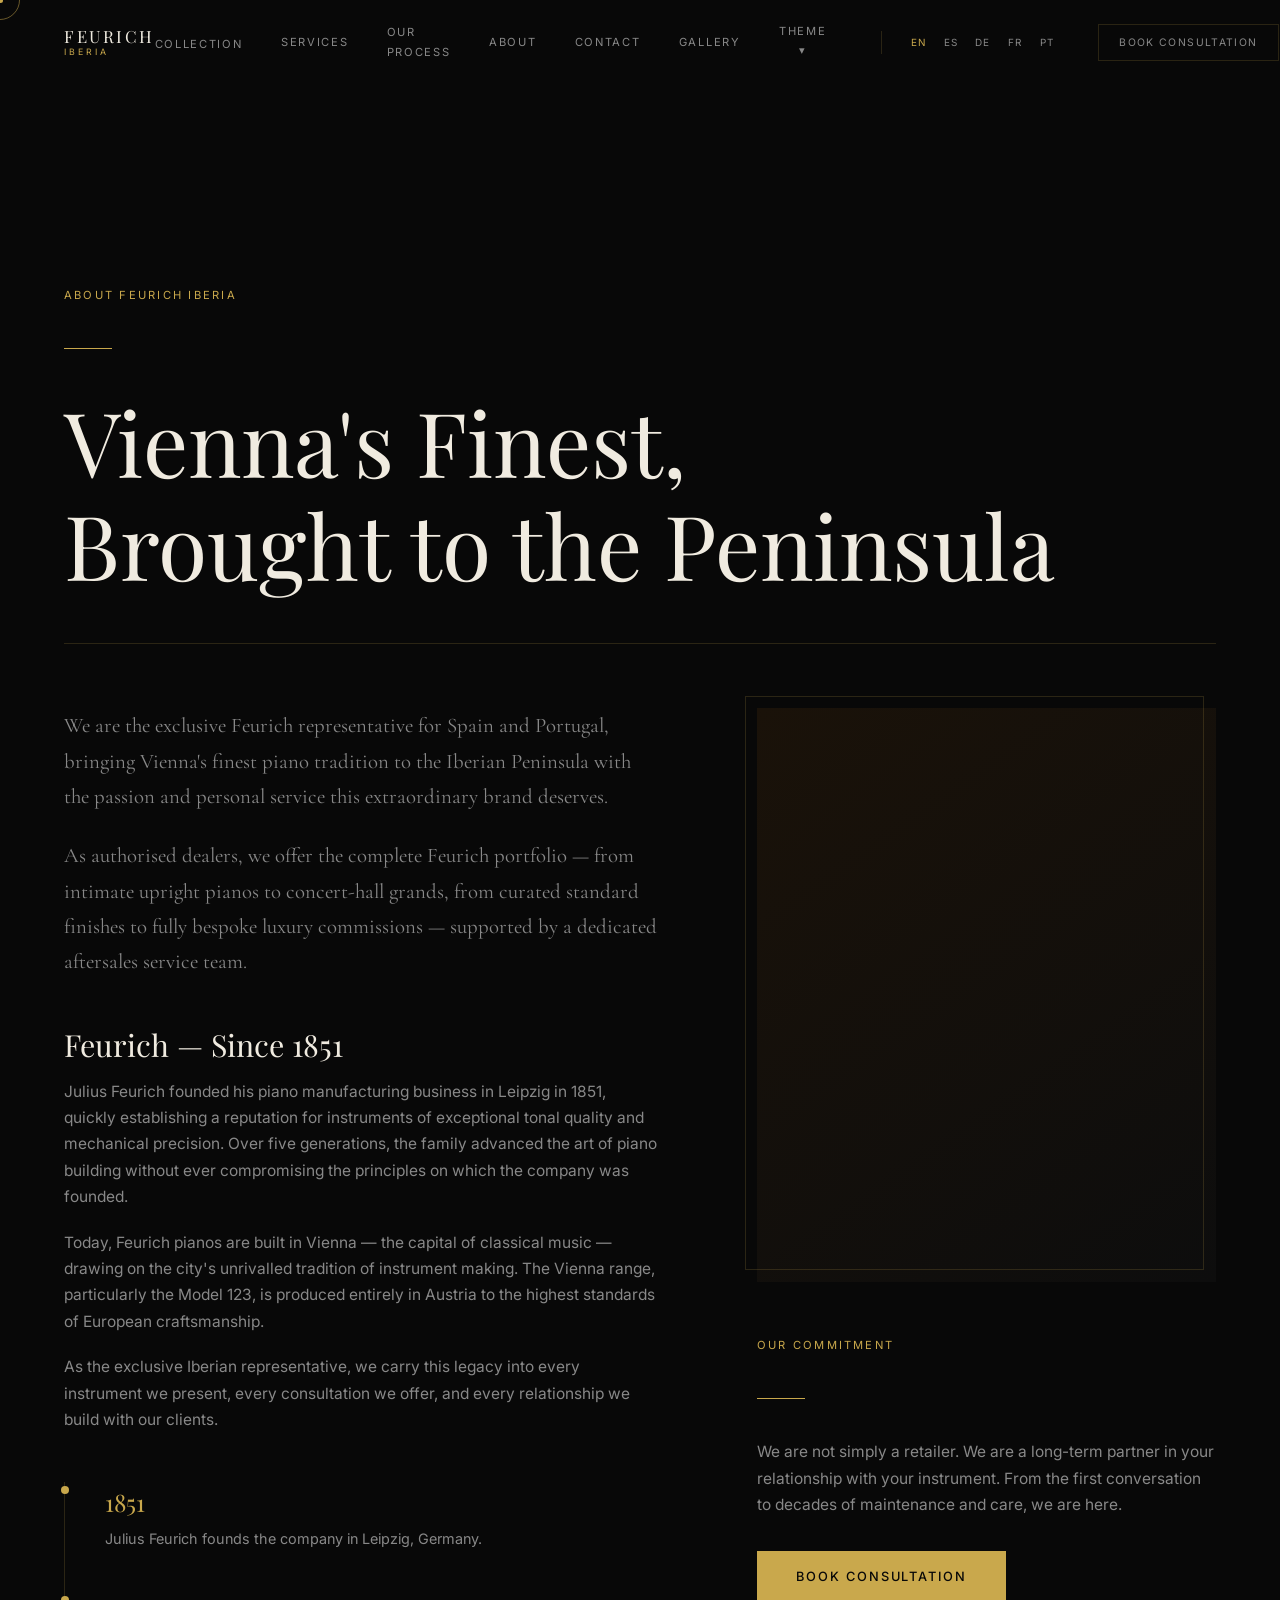
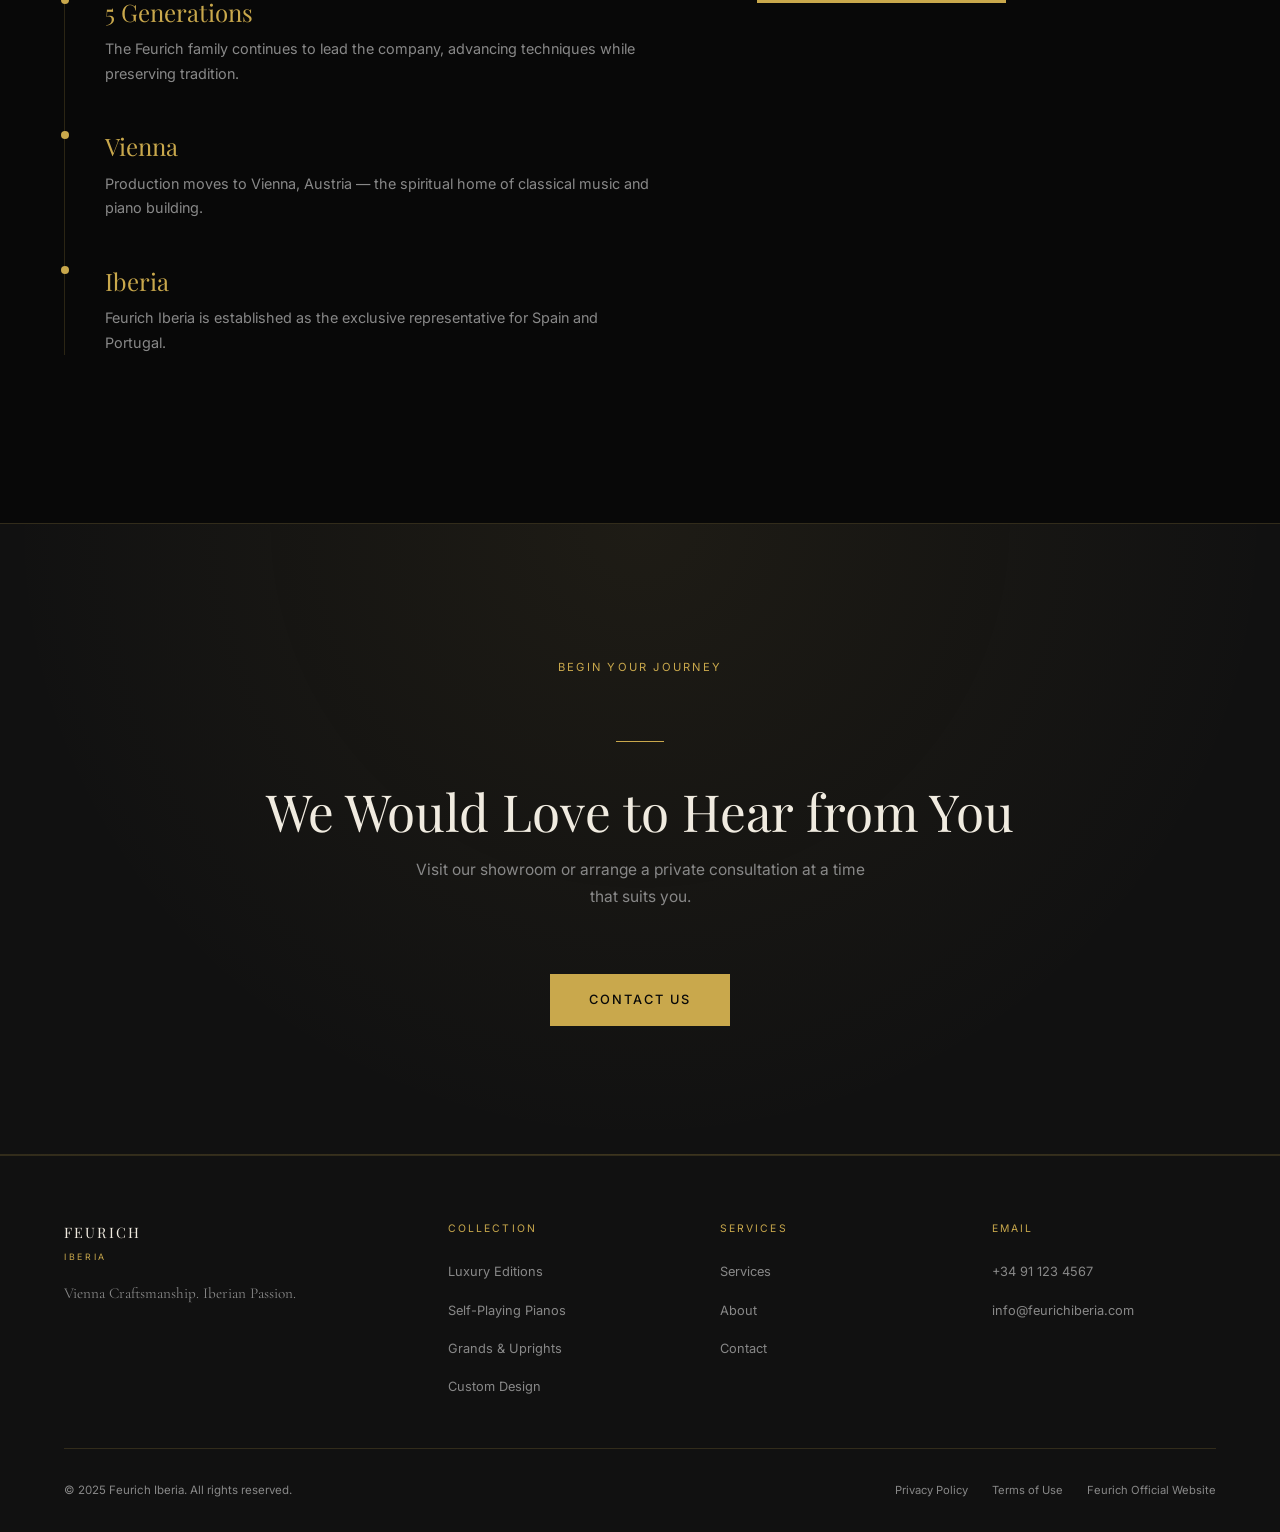
==== commit fa61c957: "Add theme selector with 6 full-redesign themes (closes #1) Implements Issue #1: a customer-facing th" ====
--- a/about.html
+++ b/about.html
@@ -9,7 +9,9 @@
   <link rel="preconnect" href="https://fonts.googleapis.com">
   <link rel="preconnect" href="https://fonts.gstatic.com" crossorigin>
   <link href="https://fonts.googleapis.com/css2?family=Cormorant+Garamond:ital,wght@0,300;0,400;0,500;1,300;1,400&family=Inter:wght@300;400;500&family=Playfair+Display:ital,wght@0,400;0,500;1,400&display=swap" rel="stylesheet">
+  <script>try{var t=localStorage.getItem('fi_theme');if(t)document.documentElement.dataset.theme=t;}catch(e){}</script>
   <link rel="stylesheet" href="css/style.css">
+  <link rel="stylesheet" href="css/themes.css">
   <style>
     .about-timeline { border-left: 1px solid var(--border); padding-left: 2.5rem; margin-top: 3rem; }
     .timeline-entry { position: relative; margin-bottom: 2.5rem; }
@@ -50,6 +52,17 @@
       <a href="about.html" class="nav__link nav__link--active" data-i18n="nav.about"></a>
       <a href="contact.html" class="nav__link" data-i18n="nav.contact"></a>
       <a href="gallery.html" class="nav__link" data-i18n="nav.gallery"></a>
+      <div class="nav__dropdown nav__theme">
+        <button class="nav__link nav__theme-trigger" type="button"><span data-i18n="theme.label">Theme</span> ▾</button>
+        <ul class="nav__dropdown-menu">
+          <li><button type="button" data-theme-btn="noir" data-i18n="theme.noir"></button></li>
+          <li><button type="button" data-theme-btn="galeria" data-i18n="theme.galeria"></button></li>
+          <li><button type="button" data-theme-btn="hogar" data-i18n="theme.hogar"></button></li>
+          <li><button type="button" data-theme-btn="publico" data-i18n="theme.publico"></button></li>
+          <li><button type="button" data-theme-btn="familia" data-i18n="theme.familia"></button></li>
+          <li><button type="button" data-theme-btn="arte" data-i18n="theme.arte"></button></li>
+        </ul>
+      </div>
       <div class="nav__lang">
         <button data-lang="en">EN</button>
         <button data-lang="es">ES</button>
@@ -172,6 +185,7 @@
 
   <script src="js/i18n.js"></script>
   <script src="js/main.js"></script>
+  <script src="js/theme.js"></script>
   <style>
     @media (max-width: 768px) { .about-main-grid { grid-template-columns: 1fr !important; } }
   </style>
--- a/css/themes.css
+++ b/css/themes.css
@@ -0,0 +1,234 @@
+/* ════════════════════════════════════════════════════════════
+   THEME SKINS — Issue #1 Theme Selector
+   Each theme reskins the site via CSS variables + structural
+   overrides + background imagery, applied through
+   html[data-theme="..."]. Noir is the :root default in style.css.
+   ════════════════════════════════════════════════════════════ */
+
+/* ── Theme selector control (nav) ─────────────────────────── */
+.nav__theme { position: relative; }
+.nav__theme-trigger {
+  font-size: .7rem; letter-spacing: .15em; text-transform: uppercase;
+  color: var(--text-muted); transition: color .25s; cursor: none;
+}
+.nav__theme-trigger:hover { color: var(--text); }
+.nav__theme .nav__dropdown-menu button {
+  display: block; width: 100%; text-align: left;
+  padding: .65rem 1.4rem; font-size: .68rem; letter-spacing: .12em;
+  text-transform: uppercase; color: var(--text-muted);
+  transition: color .2s, background .2s; cursor: none;
+}
+.nav__theme .nav__dropdown-menu button:hover { color: var(--gold); background: rgba(201,168,76,.05); }
+.nav__theme .nav__dropdown-menu button.active { color: var(--gold); }
+.nav__theme .nav__dropdown-menu button.active::before { content: '● '; font-size: .7em; }
+
+/* ════════════════════════════════════════════════════════════
+   1 · NOIR  (default — matches :root in style.css)
+   ════════════════════════════════════════════════════════════ */
+html[data-theme="noir"] .hero__bg::after { background-image: url('../images/self-playing-sunburst.jpeg'); }
+
+/* ════════════════════════════════════════════════════════════
+   Shared LIGHT-theme behaviour (galeria · hogar · publico · familia)
+   Keep the immersive image hero/sub-hero with light text, and make
+   the nav legible over both the dark hero (top) and the light page
+   (scrolled).
+   ════════════════════════════════════════════════════════════ */
+html[data-theme="galeria"] #nav.nav--scrolled,
+html[data-theme="hogar"]   #nav.nav--scrolled,
+html[data-theme="publico"] #nav.nav--scrolled,
+html[data-theme="familia"] #nav.nav--scrolled { background: rgba(255,255,255,.94); backdrop-filter: blur(12px); }
+
+html[data-theme="galeria"] #nav:not(.nav--scrolled) .nav__link,
+html[data-theme="galeria"] #nav:not(.nav--scrolled) .nav__logo,
+html[data-theme="galeria"] #nav:not(.nav--scrolled) .nav__book,
+html[data-theme="galeria"] #nav:not(.nav--scrolled) .nav__lang button,
+html[data-theme="hogar"]   #nav:not(.nav--scrolled) .nav__link,
+html[data-theme="hogar"]   #nav:not(.nav--scrolled) .nav__logo,
+html[data-theme="hogar"]   #nav:not(.nav--scrolled) .nav__book,
+html[data-theme="hogar"]   #nav:not(.nav--scrolled) .nav__lang button,
+html[data-theme="publico"] #nav:not(.nav--scrolled) .nav__link,
+html[data-theme="publico"] #nav:not(.nav--scrolled) .nav__logo,
+html[data-theme="publico"] #nav:not(.nav--scrolled) .nav__book,
+html[data-theme="publico"] #nav:not(.nav--scrolled) .nav__lang button,
+html[data-theme="familia"] #nav:not(.nav--scrolled) .nav__link,
+html[data-theme="familia"] #nav:not(.nav--scrolled) .nav__logo,
+html[data-theme="familia"] #nav:not(.nav--scrolled) .nav__book,
+html[data-theme="familia"] #nav:not(.nav--scrolled) .nav__lang button { color: #f4efe6; }
+
+/* Hero + sub-hero text stays light over the dark image scrim on light themes */
+html[data-theme="galeria"] .hero__title, html[data-theme="hogar"] .hero__title,
+html[data-theme="publico"] .hero__title, html[data-theme="familia"] .hero__title,
+html[data-theme="galeria"] .hero__subtitle, html[data-theme="hogar"] .hero__subtitle,
+html[data-theme="publico"] .hero__subtitle, html[data-theme="familia"] .hero__subtitle,
+html[data-theme="galeria"] .sub-hero__content h1, html[data-theme="hogar"] .sub-hero__content h1,
+html[data-theme="publico"] .sub-hero__content h1, html[data-theme="familia"] .sub-hero__content h1,
+html[data-theme="galeria"] .sub-hero__content .lead, html[data-theme="hogar"] .sub-hero__content .lead,
+html[data-theme="publico"] .sub-hero__content .lead, html[data-theme="familia"] .sub-hero__content .lead { color: #f4efe6; }
+
+/* Stronger scrim so the hero photo reads with light text on light themes */
+html[data-theme="galeria"] .hero__bg, html[data-theme="hogar"] .hero__bg,
+html[data-theme="publico"] .hero__bg, html[data-theme="familia"] .hero__bg {
+  background: linear-gradient(to bottom, rgba(10,9,8,.35) 0%, rgba(10,9,8,.55) 55%, rgba(10,9,8,.8) 100%);
+}
+html[data-theme="galeria"] .hero__bg::after, html[data-theme="hogar"] .hero__bg::after,
+html[data-theme="publico"] .hero__bg::after, html[data-theme="familia"] .hero__bg::after {
+  opacity: .9; mix-blend-mode: normal;
+}
+
+/* ════════════════════════════════════════════════════════════
+   2 · GALERÍA  — light editorial gallery, airy, range of pianos
+   ════════════════════════════════════════════════════════════ */
+html[data-theme="galeria"] {
+  --bg:        #f7f5f1;
+  --surface:   #ffffff;
+  --surface2:  #efeae2;
+  --gold:      #a9842f;
+  --gold-lt:   #c8a456;
+  --gold-dk:   #7c5f1f;
+  --text:      #1b1813;
+  --text-muted:#6c6358;
+  --border:    rgba(27,24,19,.14);
+  --serif:     'Playfair Display', Georgia, serif;
+  --accent:    'Cormorant Garamond', 'Times New Roman', serif;
+}
+html[data-theme="galeria"] .section { padding: clamp(6rem, 12vw, 11rem) 0; }       /* extra whitespace */
+html[data-theme="galeria"] .gold-rule { width: 72px; }
+html[data-theme="galeria"] .collection-card { background: #fff; }
+html[data-theme="galeria"] .hero__bg::after { background-image: url('../images/self-playing-studio.jpeg'); }
+html[data-theme="galeria"] .collection-card__img--luxury     { background: linear-gradient(135deg, rgba(8,8,16,.25), rgba(8,8,16,.35)), url('../images/luxury-grand-blue.jpeg') center/cover no-repeat; }
+html[data-theme="galeria"] .collection-card__img--selfplaying { background: linear-gradient(135deg, rgba(8,8,16,.25), rgba(8,8,16,.35)), url('../images/self-playing-studio.jpeg') center/cover no-repeat; }
+html[data-theme="galeria"] .collection-card__img--grands     { background: linear-gradient(135deg, rgba(8,8,16,.25), rgba(8,8,16,.35)), url('../images/self-playing-sunburst.jpeg') center/cover no-repeat; }
+html[data-theme="galeria"] .collection-card__img--custom     { background: linear-gradient(135deg, rgba(8,8,16,.25), rgba(8,8,16,.35)), url('../images/custom-mosaic-upright.jpeg') center/cover no-repeat; }
+html[data-theme="galeria"] .about__img { background: linear-gradient(145deg, rgba(20,18,14,.15), rgba(20,18,14,.3)), url('../images/self-playing-studio.jpeg') center/cover no-repeat; }
+
+/* ════════════════════════════════════════════════════════════
+   3 · HOGAR  — warm Iberian home, cozy, pianos in homes
+   ════════════════════════════════════════════════════════════ */
+html[data-theme="hogar"] {
+  --bg:        #f3ebe0;
+  --surface:   #fff8ef;
+  --surface2:  #e8dcc9;
+  --gold:      #b07a3c;
+  --gold-lt:   #d29f63;
+  --gold-dk:   #835724;
+  --text:      #2c2117;
+  --text-muted:#6f6052;
+  --border:    rgba(120,80,40,.2);
+  --serif:     'Cormorant Garamond', Georgia, serif;
+  --accent:    'Cormorant Garamond', 'Times New Roman', serif;
+}
+html[data-theme="hogar"] h1, html[data-theme="hogar"] h2 { font-weight: 500; }
+html[data-theme="hogar"] .collection-card,
+html[data-theme="hogar"] .btn,
+html[data-theme="hogar"] .feature-block__visual,
+html[data-theme="hogar"] .service-item { border-radius: 12px; }
+html[data-theme="hogar"] .hero__bg::after { background-image: url('../images/self-playing-lifestyle.jpeg'); }
+html[data-theme="hogar"] .collection-card__img--luxury     { background: linear-gradient(135deg, rgba(40,25,12,.3), rgba(40,25,12,.45)), url('../images/self-playing-lifestyle.jpeg') center/cover no-repeat; }
+html[data-theme="hogar"] .collection-card__img--selfplaying { background: linear-gradient(135deg, rgba(40,25,12,.3), rgba(40,25,12,.45)), url('../images/self-playing-walnut.jpeg') center/cover no-repeat; }
+html[data-theme="hogar"] .collection-card__img--grands     { background: linear-gradient(135deg, rgba(40,25,12,.3), rgba(40,25,12,.45)), url('../images/bespoke-lacquer.jpeg') center/cover no-repeat; }
+html[data-theme="hogar"] .collection-card__img--custom     { background: linear-gradient(135deg, rgba(40,25,12,.3), rgba(40,25,12,.45)), url('../images/self-playing-sunburst.jpeg') center/cover no-repeat; }
+html[data-theme="hogar"] .about__img { background: linear-gradient(145deg, rgba(40,25,12,.2), rgba(40,25,12,.35)), url('../images/self-playing-walnut.jpeg') center/cover no-repeat; }
+
+/* ════════════════════════════════════════════════════════════
+   4 · PÚBLICO  — cool marble, hotels · airports · public spaces
+   ════════════════════════════════════════════════════════════ */
+html[data-theme="publico"] {
+  --bg:        #eef1f4;
+  --surface:   #ffffff;
+  --surface2:  #e1e7ec;
+  --gold:      #4f7da6;
+  --gold-lt:   #7aa3c6;
+  --gold-dk:   #355a7d;
+  --text:      #16202b;
+  --text-muted:#5c6b78;
+  --border:    rgba(40,70,100,.16);
+  --serif:     'Playfair Display', Georgia, serif;
+  --accent:    'Cormorant Garamond', 'Times New Roman', serif;
+}
+html[data-theme="publico"] .section { padding: clamp(6rem, 13vw, 12rem) 0; }       /* expansive */
+html[data-theme="publico"] .eyebrow { letter-spacing: .32em; }
+html[data-theme="publico"] .collection-card,
+html[data-theme="publico"] .btn,
+html[data-theme="publico"] .feature-block__visual { border-radius: 0; }            /* sharp / architectural */
+html[data-theme="publico"] .hero__bg::after { background-image: url('../images/luxury-grand-blue.jpeg'); }
+html[data-theme="publico"] .collection-card__img--luxury     { background: linear-gradient(135deg, rgba(12,22,34,.3), rgba(12,22,34,.45)), url('../images/luxury-grand-blue.jpeg') center/cover no-repeat; }
+html[data-theme="publico"] .collection-card__img--selfplaying { background: linear-gradient(135deg, rgba(12,22,34,.3), rgba(12,22,34,.45)), url('../images/custom-grand-mosaic.jpeg') center/cover no-repeat; }
+html[data-theme="publico"] .collection-card__img--grands     { background: linear-gradient(135deg, rgba(12,22,34,.3), rgba(12,22,34,.45)), url('../images/self-playing-studio.jpeg') center/cover no-repeat; }
+html[data-theme="publico"] .collection-card__img--custom     { background: linear-gradient(135deg, rgba(12,22,34,.3), rgba(12,22,34,.45)), url('../images/custom-mosaic-upright.jpeg') center/cover no-repeat; }
+html[data-theme="publico"] .about__img { background: linear-gradient(145deg, rgba(12,22,34,.2), rgba(12,22,34,.35)), url('../images/luxury-grand-blue.jpeg') center/cover no-repeat; }
+
+/* ════════════════════════════════════════════════════════════
+   5 · FAMILIA  — bright, soft, friendly, pianos for families
+   ════════════════════════════════════════════════════════════ */
+html[data-theme="familia"] {
+  --bg:        #fffdf8;
+  --surface:   #ffffff;
+  --surface2:  #fdf1e6;
+  --gold:      #e0913f;
+  --gold-lt:   #f0b06a;
+  --gold-dk:   #b56e23;
+  --text:      #2a2622;
+  --text-muted:#6d665d;
+  --border:    rgba(180,110,40,.18);
+  --serif:     'Playfair Display', Georgia, serif;
+  --sans:      'Inter', system-ui, sans-serif;
+}
+html[data-theme="familia"] .btn { border-radius: 999px; }                          /* friendly pills */
+html[data-theme="familia"] .collection-card,
+html[data-theme="familia"] .service-item,
+html[data-theme="familia"] .feature-block__visual,
+html[data-theme="familia"] .model-card { border-radius: 20px; }
+html[data-theme="familia"] .gold-rule { width: 56px; height: 2px; }
+html[data-theme="familia"] .hero__bg::after { background-image: url('../images/custom-mosaic-upright.jpeg'); }
+html[data-theme="familia"] .collection-card__img--luxury     { background: linear-gradient(135deg, rgba(30,20,10,.22), rgba(30,20,10,.38)), url('../images/custom-mosaic-upright.jpeg') center/cover no-repeat; }
+html[data-theme="familia"] .collection-card__img--selfplaying { background: linear-gradient(135deg, rgba(30,20,10,.22), rgba(30,20,10,.38)), url('../images/self-playing-lifestyle.jpeg') center/cover no-repeat; }
+html[data-theme="familia"] .collection-card__img--grands     { background: linear-gradient(135deg, rgba(30,20,10,.22), rgba(30,20,10,.38)), url('../images/self-playing-studio.jpeg') center/cover no-repeat; }
+html[data-theme="familia"] .collection-card__img--custom     { background: linear-gradient(135deg, rgba(30,20,10,.22), rgba(30,20,10,.38)), url('../images/self-playing-walnut.jpeg') center/cover no-repeat; }
+html[data-theme="familia"] .about__img { background: linear-gradient(145deg, rgba(30,20,10,.15), rgba(30,20,10,.3)), url('../images/custom-mosaic-upright.jpeg') center/cover no-repeat; }
+
+/* ════════════════════════════════════════════════════════════
+   6 · ARTE  — bold, vibrant, high-contrast, piano art
+   ════════════════════════════════════════════════════════════ */
+html[data-theme="arte"] {
+  --bg:        #0c0b12;
+  --surface:   #16121f;
+  --surface2:  #201a2e;
+  --gold:      #e0529a;
+  --gold-lt:   #f07ab6;
+  --gold-dk:   #7b4fd6;
+  --text:      #f5f2ff;
+  --text-muted:#a89fc2;
+  --border:    rgba(224,82,154,.28);
+  --serif:     'Playfair Display', Georgia, serif;
+}
+html[data-theme="arte"] h1 { font-size: clamp(3rem, 8vw, 6.6rem); font-style: italic; }
+html[data-theme="arte"] .gold-rule { transform: skewX(-18deg); width: 64px; height: 3px; background: linear-gradient(90deg, #e0529a, #7b4fd6); }
+html[data-theme="arte"] .btn--gold { background: linear-gradient(135deg, #e0529a 0%, #7b4fd6 100%); border-color: transparent; color: #fff; }
+html[data-theme="arte"] .btn--gold:hover { background: linear-gradient(135deg, #f07ab6 0%, #9168e0 100%); }
+html[data-theme="arte"] .eyebrow { color: var(--gold); }
+html[data-theme="arte"] .hero__bg::after { background-image: url('../images/custom-led-upright.jpeg'); opacity: .42; }
+html[data-theme="arte"] .collection-card__img--luxury     { background: linear-gradient(135deg, rgba(40,10,40,.35), rgba(20,10,50,.5)), url('../images/custom-led-upright.jpeg') center/cover no-repeat; }
+html[data-theme="arte"] .collection-card__img--selfplaying { background: linear-gradient(135deg, rgba(40,10,40,.35), rgba(20,10,50,.5)), url('../images/crystal-inlay.jpeg') center/cover no-repeat; }
+html[data-theme="arte"] .collection-card__img--grands     { background: linear-gradient(135deg, rgba(40,10,40,.35), rgba(20,10,50,.5)), url('../images/custom-grand-mosaic.jpeg') center/cover no-repeat; }
+html[data-theme="arte"] .collection-card__img--custom     { background: linear-gradient(135deg, rgba(40,10,40,.35), rgba(20,10,50,.5)), url('../images/custom-mosaic-upright.jpeg') center/cover no-repeat; }
+html[data-theme="arte"] .about__img { background: linear-gradient(145deg, rgba(40,10,40,.3), rgba(20,10,50,.45)), url('../images/crystal-inlay.jpeg') center/cover no-repeat; }
+
+/* ── Nav fit: more items now (Gallery + Theme) — tighten gap and
+   bring in the mobile menu earlier so the bar never overflows. ── */
+@media (max-width: 1200px) { #nav .nav__menu { gap: 1.5rem; } }
+@media (max-width: 1024px) {
+  #nav .nav__menu { display: none; }
+  #nav .nav__menu.open {
+    display: flex; flex-direction: column; position: fixed; inset: 0;
+    background: rgba(8,8,8,.97); backdrop-filter: blur(20px);
+    padding: 7rem 2rem 3rem; gap: 0; align-items: flex-start; z-index: 999; overflow-y: auto;
+  }
+  #nav .nav__menu.open .nav__link { font-size: 1rem; padding: 1rem 0; border-bottom: 1px solid var(--border); width: 100%; color: var(--text); }
+  #nav .nav__menu.open .nav__dropdown-menu { position: static; transform: none; opacity: 1; pointer-events: all; background: transparent; border: none; padding: 0 0 0 1rem; backdrop-filter: none; }
+  #nav .nav__menu.open .nav__dropdown-menu::before, #nav .nav__menu.open .nav__dropdown-menu::after { display: none; }
+  #nav .nav__menu.open .nav__dropdown-menu a,
+  #nav .nav__menu.open .nav__theme .nav__dropdown-menu button { border-bottom: 1px solid rgba(201,168,76,.07); padding: .7rem 0; width: 100%; }
+  #nav .nav__menu.open .nav__lang { border: none; margin: 2rem 0 0; padding: 0; flex-wrap: wrap; }
+  #nav .nav__menu.open .nav__book { border: 1px solid var(--border); padding: .7rem 1.5rem; margin-top: 1rem; font-size: .75rem; }
+  #nav .nav__toggle { display: flex; z-index: 1000; }
+}
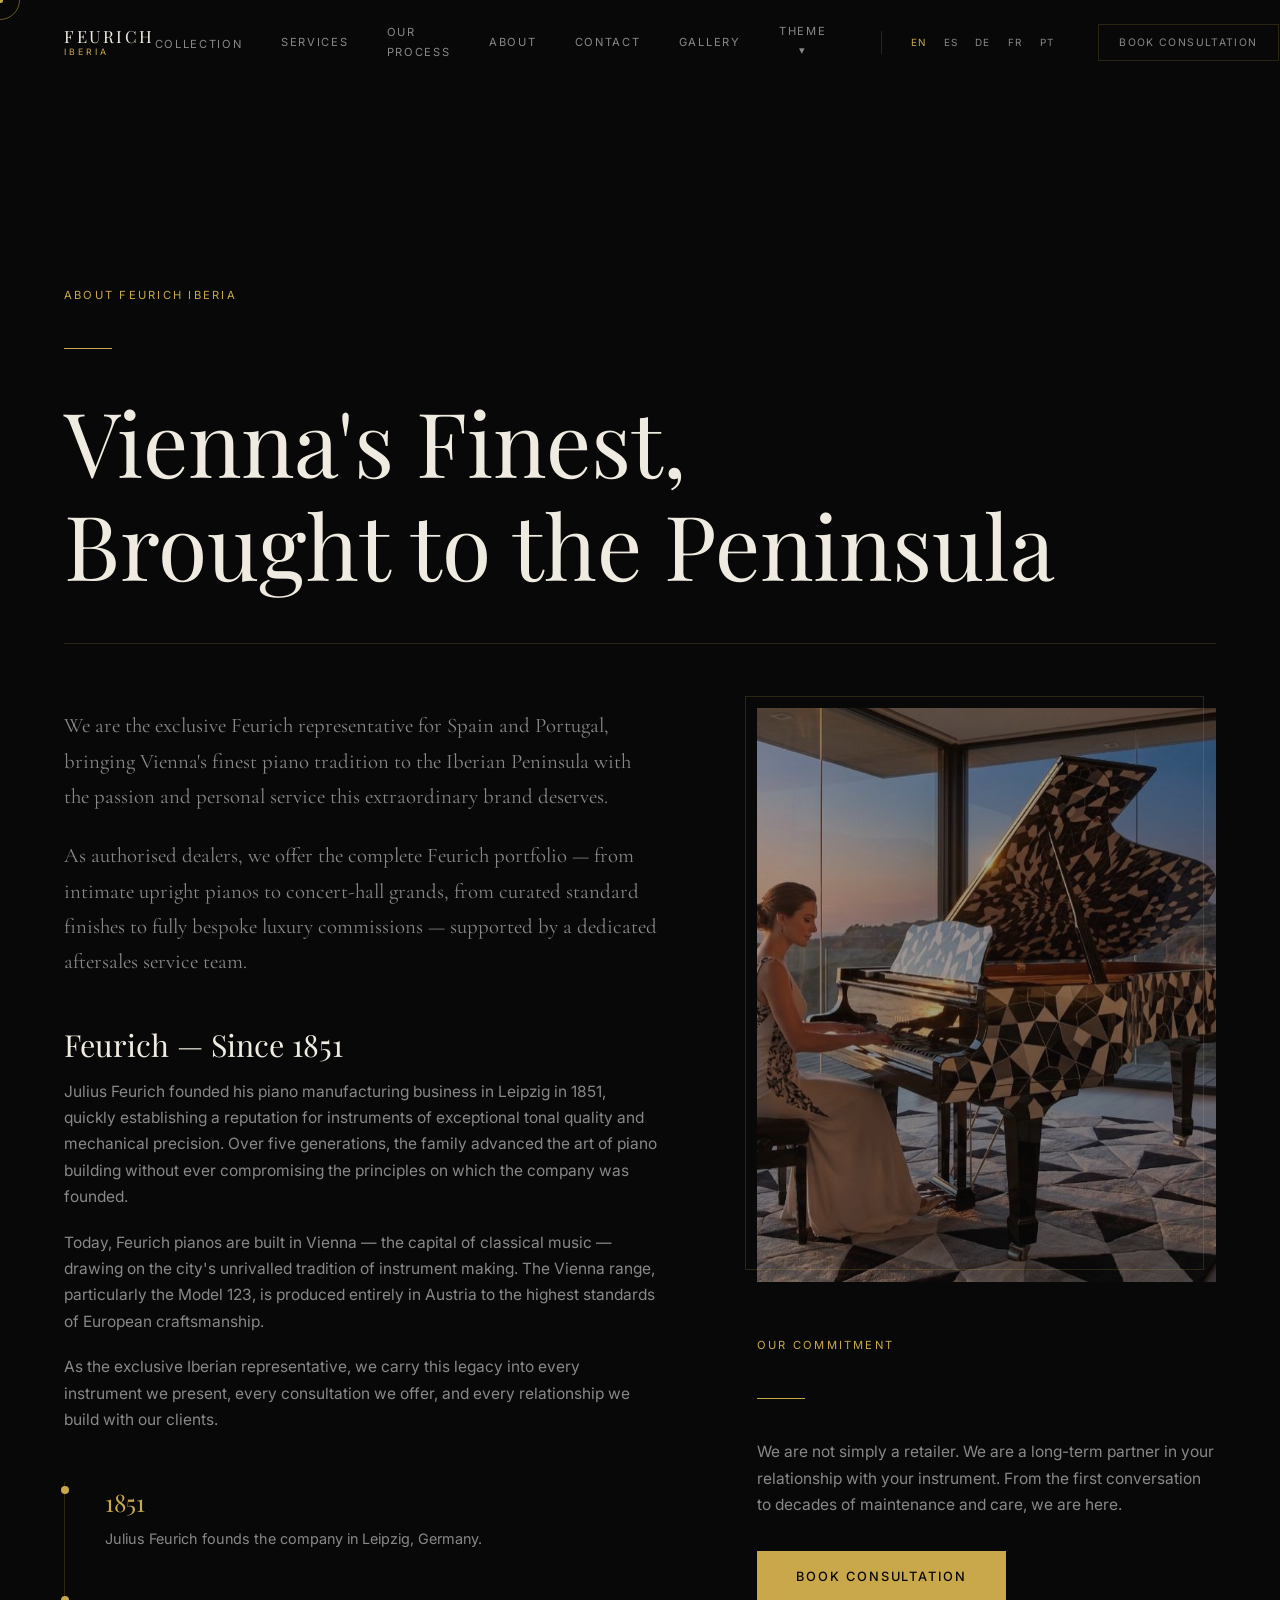
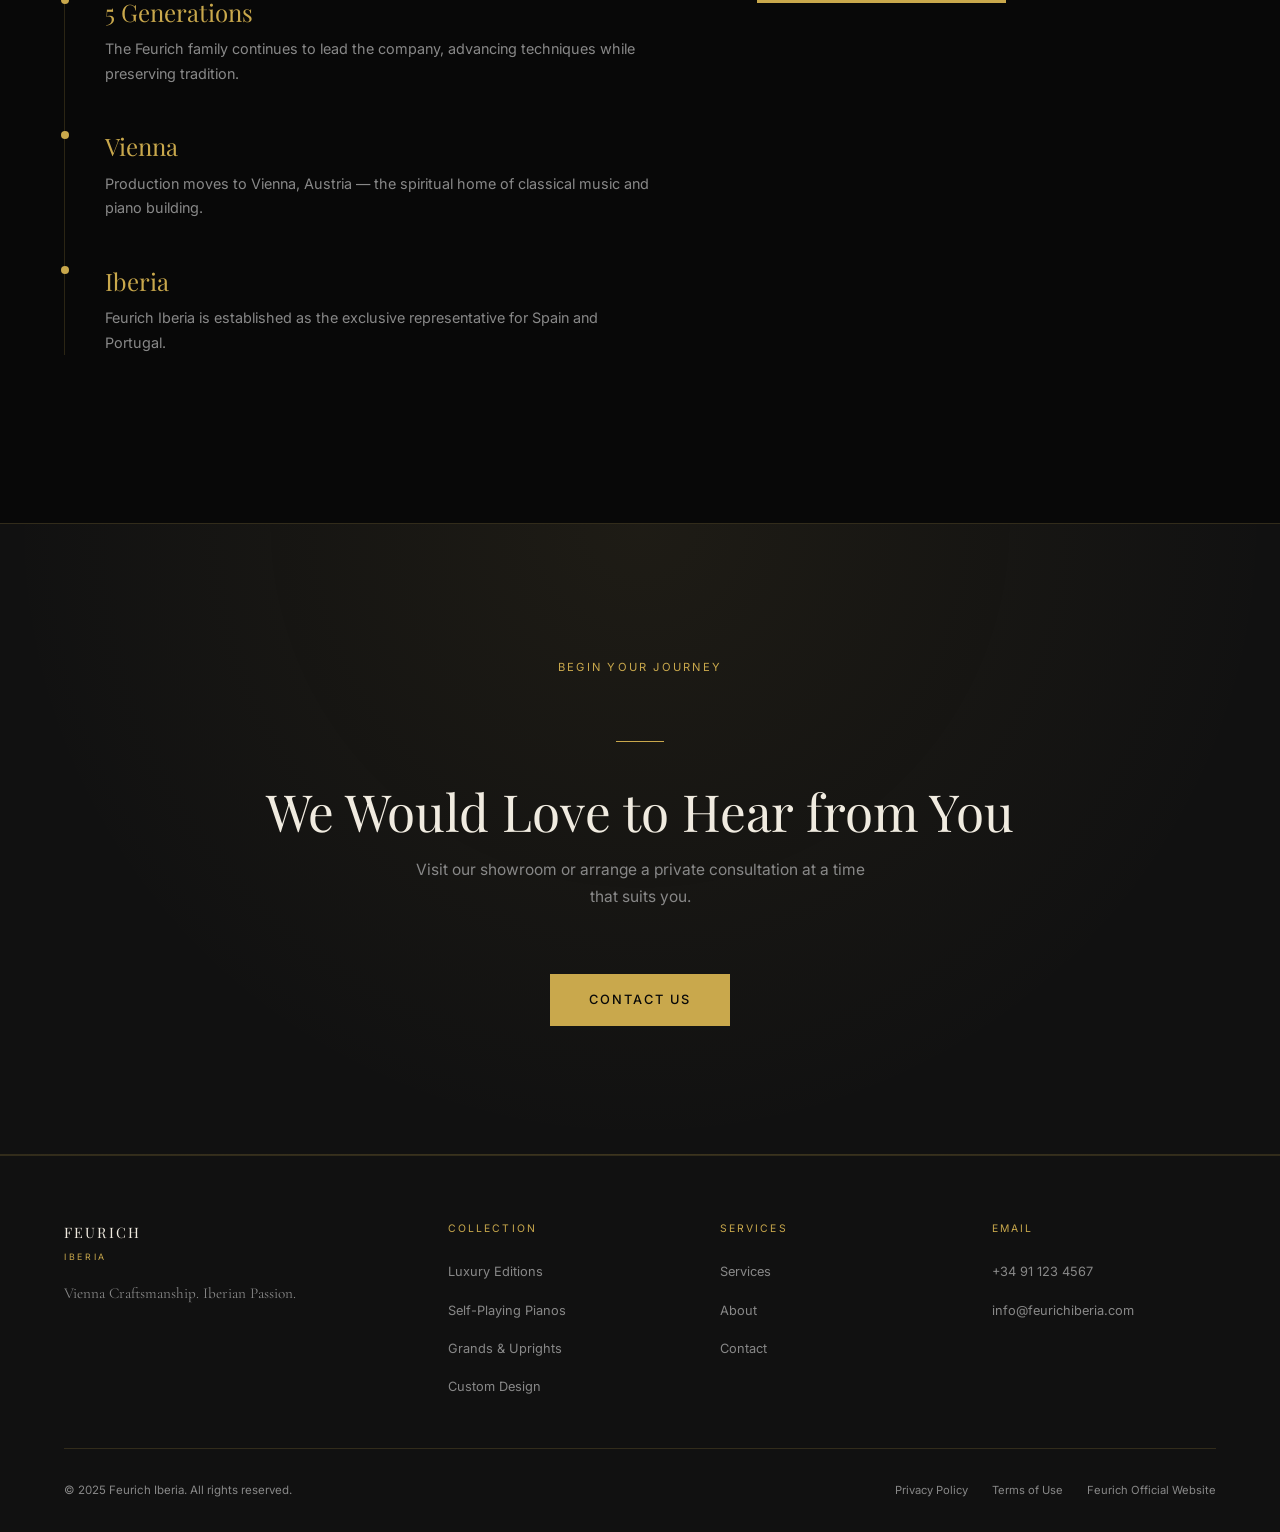
==== commit a00e5164: "Fix black box on about page — remove hardcoded dark gradient override The about__img div had an inli" ====
--- a/about.html
+++ b/about.html
@@ -114,7 +114,7 @@
 
         <div data-reveal data-reveal-delay="1">
           <div class="about__visual">
-            <div class="about__img" style="min-height:400px;background:linear-gradient(145deg,#1a1209 0%,#0d0d0d 100%)"></div>
+            <div class="about__img" style="min-height:400px"></div>
             <div class="about__img-frame"></div>
           </div>
 
@@ -186,6 +186,7 @@
   <script src="js/i18n.js"></script>
   <script src="js/main.js"></script>
   <script src="js/theme.js"></script>
+  <script src="js/lightbox.js"></script>
   <style>
     @media (max-width: 768px) { .about-main-grid { grid-template-columns: 1fr !important; } }
   </style>
--- a/css/style.css
+++ b/css/style.css
@@ -242,15 +242,15 @@
   top: calc(100% + 1.2rem);
   left: 50%;
   transform: translateX(-50%);
-  background: rgba(16,16,16,.98);
+  background: var(--surface);
   border: 1px solid var(--border);
+  box-shadow: 0 8px 28px rgba(0,0,0,.18);
   min-width: 220px;
   padding: .8rem 0;
   opacity: 0;
   pointer-events: none;
   transition: opacity .25s, transform .25s var(--ease);
   transform: translateX(-50%) translateY(-6px);
-  backdrop-filter: blur(12px);
 }
 .nav__dropdown-menu::before {
   content: '';
@@ -260,7 +260,7 @@
   transform: translateX(-50%);
   border-left: 5px solid transparent;
   border-right: 5px solid transparent;
-  border-bottom: 5px solid var(--border);
+  border-bottom: 5px solid var(--surface);
 }
 /* Transparent bridge over the gap so the menu stays hoverable */
 .nav__dropdown-menu::after {
@@ -286,7 +286,7 @@
   color: var(--text-muted);
   transition: color .2s, background .2s;
 }
-.nav__dropdown-menu a:hover { color: var(--gold); background: rgba(201,168,76,.05); }
+.nav__dropdown-menu a:hover { color: var(--gold); background: var(--surface2); }
 
 .nav__lang {
   display: flex;
@@ -472,15 +472,14 @@
   background: var(--surface);
   position: relative;
   overflow: hidden;
+  display: flex;
+  flex-direction: column;
+  transition: transform .4s var(--ease);
+}
+
+.collection-card__img {
+  position: relative;
   aspect-ratio: 4/3;
-  display: flex;
-  align-items: flex-end;
-  transition: transform .4s var(--ease);
-}
-
-.collection-card__img {
-  position: absolute;
-  inset: 0;
   transition: transform .6s var(--ease);
 }
 .collection-card__img--luxury     { background: linear-gradient(135deg, rgba(8,8,16,.3) 0%, rgba(8,8,16,.2) 50%, rgba(8,8,16,.4) 100%), url('../images/luxury-grand-blue.jpeg') center/cover no-repeat; }
@@ -507,13 +506,11 @@
 .collection-card__body {
   position: relative;
   z-index: 2;
-  padding: 2rem 1.8rem;
+  padding: 1.8rem;
   width: 100%;
-  background: linear-gradient(to top, rgba(8,8,8,.95) 0%, rgba(8,8,8,.6) 60%, transparent 100%);
-  transform: translateY(8px);
-  transition: transform .4s var(--ease);
-}
-.collection-card:hover .collection-card__body { transform: translateY(0); }
+  flex: 1;
+  background: var(--surface);
+}
 
 .collection-card__body h3 { color: var(--text); margin-bottom: .5rem; font-size: 1.3rem; }
 .collection-card__body p  { font-size: .82rem; margin-bottom: 1rem; }
@@ -525,7 +522,7 @@
   display: flex;
   align-items: center;
   gap: .5rem;
-  opacity: 0;
+  opacity: 1;
   transition: opacity .3s;
 }
 .collection-card__cta::after {
@@ -922,6 +919,20 @@
   transition: border-color .3s, background .3s;
 }
 .model-card:hover { border-color: var(--gold); background: var(--surface); }
+.model-card__media {
+  margin: -2.5rem -2rem 1.6rem;   /* bleed image to card edges */
+  aspect-ratio: 4/3;
+  overflow: hidden;
+  background: var(--surface);
+}
+.model-card__media img {
+  width: 100%;
+  height: 100%;
+  object-fit: cover;
+  display: block;
+  transition: transform .6s var(--ease);
+}
+.model-card:hover .model-card__media img { transform: scale(1.05); }
 .model-card__type {
   font-size: .6rem;
   letter-spacing: .2em;
@@ -1149,3 +1160,48 @@
   .contact-page__grid { grid-template-columns: 1fr; }
   .brand-intro__grid { grid-template-columns: 1fr; }
 }
+
+/* ── Image Lightbox (site-wide) ────────────────────────────── */
+body.lightbox-open { overflow: hidden; }
+.lightbox {
+  position: fixed;
+  inset: 0;
+  z-index: 2000;
+  display: none;
+  align-items: center;
+  justify-content: center;
+  padding: 5vmin;
+  background: rgba(5,5,5,.93);
+  backdrop-filter: blur(10px);
+}
+.lightbox.open { display: flex; }
+.lightbox__img {
+  max-width: 94vw;
+  max-height: 88vh;
+  object-fit: contain;
+  box-shadow: 0 30px 90px rgba(0,0,0,.6);
+  animation: lightboxIn .3s var(--ease);
+}
+.lightbox__close {
+  position: absolute;
+  top: 1.6rem;
+  right: 2rem;
+  font-size: 2.4rem;
+  line-height: 1;
+  color: #f0ebe0;
+  opacity: .8;
+  transition: opacity .2s, transform .2s;
+}
+.lightbox__close:hover { opacity: 1; transform: scale(1.1); }
+.lightbox__caption {
+  position: absolute;
+  bottom: 1.8rem;
+  left: 0;
+  right: 0;
+  text-align: center;
+  color: rgba(240,235,224,.75);
+  font-size: .75rem;
+  letter-spacing: .12em;
+  text-transform: uppercase;
+}
+@keyframes lightboxIn { from { opacity: 0; transform: scale(.96); } to { opacity: 1; transform: none; } }
--- a/css/themes.css
+++ b/css/themes.css
@@ -4,6 +4,17 @@
    overrides + background imagery, applied through
    html[data-theme="..."]. Noir is the :root default in style.css.
    ════════════════════════════════════════════════════════════ */
+
+/* ── Light-theme btn--gold: darker gold needs white text ──── */
+html[data-theme="galeria"] .btn--gold,
+html[data-theme="hogar"]   .btn--gold,
+html[data-theme="publico"] .btn--gold,
+html[data-theme="familia"] .btn--gold { color: #fff; }
+
+html[data-theme="galeria"] .btn--gold:hover,
+html[data-theme="hogar"]   .btn--gold:hover,
+html[data-theme="publico"] .btn--gold:hover,
+html[data-theme="familia"] .btn--gold:hover { background: var(--gold-dk); border-color: var(--gold-dk); }
 
 /* ── Theme selector control (nav) ─────────────────────────── */
 .nav__theme { position: relative; }
@@ -18,7 +29,7 @@
   text-transform: uppercase; color: var(--text-muted);
   transition: color .2s, background .2s; cursor: none;
 }
-.nav__theme .nav__dropdown-menu button:hover { color: var(--gold); background: rgba(201,168,76,.05); }
+.nav__theme .nav__dropdown-menu button:hover { color: var(--gold); background: var(--surface2); }
 .nav__theme .nav__dropdown-menu button.active { color: var(--gold); }
 .nav__theme .nav__dropdown-menu button.active::before { content: '● '; font-size: .7em; }
 
@@ -82,9 +93,9 @@
   --bg:        #f7f5f1;
   --surface:   #ffffff;
   --surface2:  #efeae2;
-  --gold:      #a9842f;
-  --gold-lt:   #c8a456;
-  --gold-dk:   #7c5f1f;
+  --gold:      #7c5f1f;  /* darkened: was #a9842f (3.2:1) → now 5.6:1 on bg */
+  --gold-lt:   #a9842f;  /* old --gold, used for hover states */
+  --gold-dk:   #5c4415;
   --text:      #1b1813;
   --text-muted:#6c6358;
   --border:    rgba(27,24,19,.14);
@@ -108,9 +119,9 @@
   --bg:        #f3ebe0;
   --surface:   #fff8ef;
   --surface2:  #e8dcc9;
-  --gold:      #b07a3c;
-  --gold-lt:   #d29f63;
-  --gold-dk:   #835724;
+  --gold:      #835724;  /* darkened: was #b07a3c (3.1:1) → now 5.3:1 on bg */
+  --gold-lt:   #b07a3c;  /* old --gold, used for hover states */
+  --gold-dk:   #5e3d19;
   --text:      #2c2117;
   --text-muted:#6f6052;
   --border:    rgba(120,80,40,.2);
@@ -136,9 +147,9 @@
   --bg:        #eef1f4;
   --surface:   #ffffff;
   --surface2:  #e1e7ec;
-  --gold:      #4f7da6;
-  --gold-lt:   #7aa3c6;
-  --gold-dk:   #355a7d;
+  --gold:      #355a7d;  /* darkened: was #4f7da6 (3.9:1) → now 6.5:1 on bg */
+  --gold-lt:   #4f7da6;  /* old --gold, used for hover states */
+  --gold-dk:   #2a4560;
   --text:      #16202b;
   --text-muted:#5c6b78;
   --border:    rgba(40,70,100,.16);
@@ -164,9 +175,9 @@
   --bg:        #fffdf8;
   --surface:   #ffffff;
   --surface2:  #fdf1e6;
-  --gold:      #e0913f;
-  --gold-lt:   #f0b06a;
-  --gold-dk:   #b56e23;
+  --gold:      #b85c20;  /* darkened: was #e0913f (2.5:1!) → now 4.6:1 on bg */
+  --gold-lt:   #d47a3a;  /* mid-orange for hover */
+  --gold-dk:   #8a4216;
   --text:      #2a2622;
   --text-muted:#6d665d;
   --border:    rgba(180,110,40,.18);
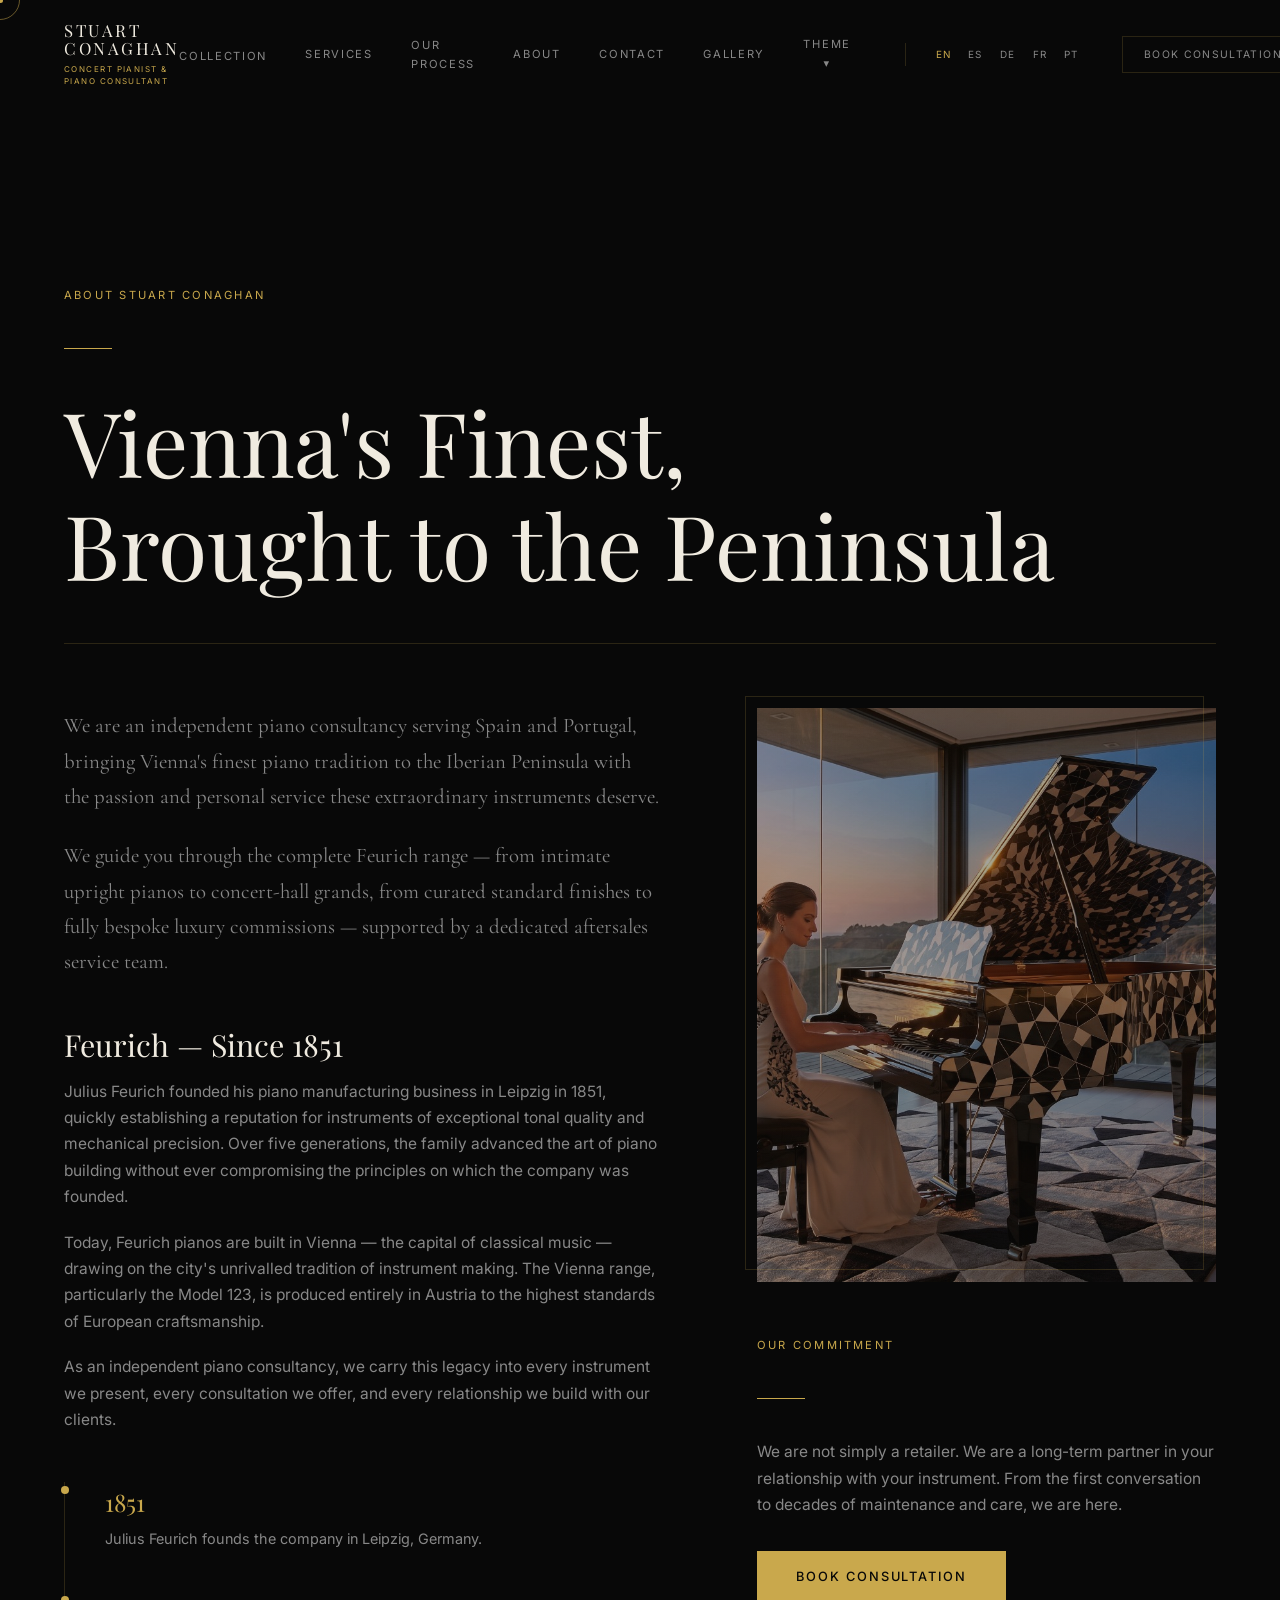
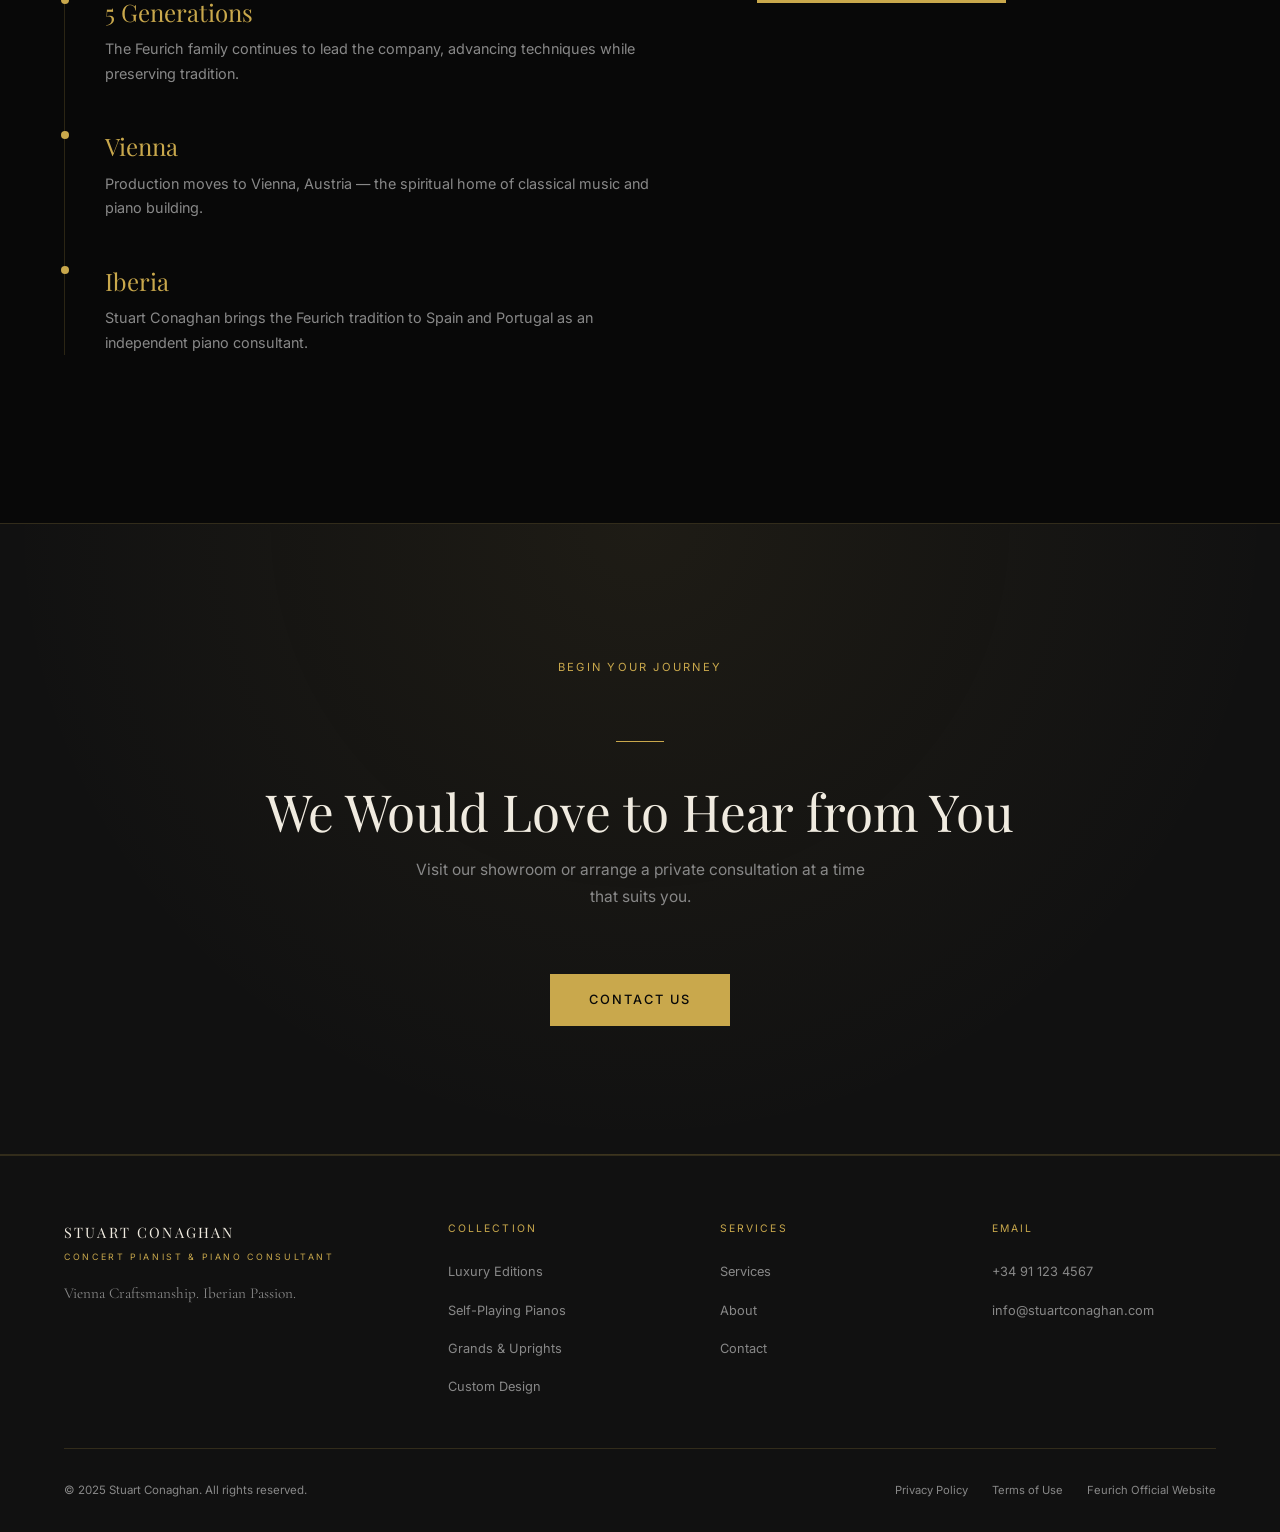
==== commit 4535c101: "Rebrand site from Feurich Iberia to Stuart Conaghan Rename the business throughout to "Stuart Conagh" ====
--- a/about.html
+++ b/about.html
@@ -4,8 +4,8 @@
   <meta charset="UTF-8">
   <meta name="viewport" content="width=device-width, initial-scale=1.0">
   <meta name="base-path" content="">
-  <title>About — Feurich Iberia</title>
-  <meta name="description" content="Feurich Iberia — the exclusive Feurich piano representative for Spain and Portugal. Vienna craftsmanship. Iberian passion.">
+  <title>About — Stuart Conaghan</title>
+  <meta name="description" content="Stuart Conaghan — concert pianist and independent piano consultant for Spain and Portugal. Vienna craftsmanship, Iberian passion.">
   <link rel="preconnect" href="https://fonts.googleapis.com">
   <link rel="preconnect" href="https://fonts.gstatic.com" crossorigin>
   <link href="https://fonts.googleapis.com/css2?family=Cormorant+Garamond:ital,wght@0,300;0,400;0,500;1,300;1,400&family=Inter:wght@300;400;500&family=Playfair+Display:ital,wght@0,400;0,500;1,400&display=swap" rel="stylesheet">
@@ -33,7 +33,7 @@
 <body>
 
   <nav id="nav">
-    <a href="index.html" class="nav__logo">Feurich<span>Iberia</span></a>
+    <a href="index.html" class="nav__logo">Stuart Conaghan<span>Concert Pianist &amp; Piano Consultant</span></a>
     <button class="nav__toggle" id="nav-toggle" aria-expanded="false" aria-label="Menu">
       <span></span><span></span><span></span>
     </button>
@@ -90,7 +90,7 @@
           <h3 style="margin-bottom:1rem">Feurich — Since 1851</h3>
           <p style="margin-bottom:1.2rem">Julius Feurich founded his piano manufacturing business in Leipzig in 1851, quickly establishing a reputation for instruments of exceptional tonal quality and mechanical precision. Over five generations, the family advanced the art of piano building without ever compromising the principles on which the company was founded.</p>
           <p style="margin-bottom:1.2rem">Today, Feurich pianos are built in Vienna — the capital of classical music — drawing on the city's unrivalled tradition of instrument making. The Vienna range, particularly the Model 123, is produced entirely in Austria to the highest standards of European craftsmanship.</p>
-          <p>As the exclusive Iberian representative, we carry this legacy into every instrument we present, every consultation we offer, and every relationship we build with our clients.</p>
+          <p>As an independent piano consultancy, we carry this legacy into every instrument we present, every consultation we offer, and every relationship we build with our clients.</p>
 
           <div class="about-timeline">
             <div class="timeline-entry">
@@ -107,7 +107,7 @@
             </div>
             <div class="timeline-entry">
               <div class="timeline-year">Iberia</div>
-              <p>Feurich Iberia is established as the exclusive representative for Spain and Portugal.</p>
+              <p>Stuart Conaghan brings the Feurich tradition to Spain and Portugal as an independent piano consultant.</p>
             </div>
           </div>
         </div>
@@ -143,8 +143,8 @@
     <div class="container">
       <div class="footer__grid">
         <div class="footer__brand">
-          <div class="footer__brand-logo">Feurich</div>
-          <div class="footer__brand-sub">Iberia</div>
+          <div class="footer__brand-logo">Stuart Conaghan</div>
+          <div class="footer__brand-sub">Concert Pianist &amp; Piano Consultant</div>
           <p class="footer__tagline" data-i18n="footer.tagline"></p>
         </div>
         <div>
@@ -168,7 +168,7 @@
           <p class="footer__col-title" data-i18n="contact.emailLabel"></p>
           <ul class="footer__links">
             <li><a href="tel:+34911234567" data-i18n="contact.phoneVal"></a></li>
-            <li><a href="mailto:info@feurichiberia.com" data-i18n="contact.emailVal"></a></li>
+            <li><a href="mailto:info@stuartconaghan.com" data-i18n="contact.emailVal"></a></li>
           </ul>
         </div>
       </div>
--- a/css/style.css
+++ b/css/style.css
@@ -197,15 +197,16 @@
   letter-spacing: .15em;
   color: var(--text);
   text-transform: uppercase;
-  line-height: 1;
+  line-height: 1.05;
 }
 .nav__logo span {
   display: block;
   font-family: var(--sans);
-  font-size: .55rem;
-  letter-spacing: .35em;
+  font-size: .5rem;
+  letter-spacing: .18em;
+  line-height: 1.5;
   color: var(--gold);
-  margin-top: .2rem;
+  margin-top: .35rem;
 }
 
 .nav__menu {
@@ -356,14 +357,39 @@
   background-color: #0d0d0d;
 }
 
-/* Piano silhouette using CSS */
-.hero__bg::after {
-  content: '';
+.hero__slide {
   position: absolute;
   inset: 0;
-  background: url('../images/self-playing-sunburst.jpeg') center/cover no-repeat;
-  opacity: .3;
-  mix-blend-mode: luminosity;
+  background: center/cover no-repeat;
+  opacity: 0;
+  mix-blend-mode: var(--hero-img-blend, luminosity);
+  transition: opacity 1.4s ease;
+  will-change: opacity;
+}
+.hero__slide.is-active { opacity: var(--hero-img-opacity, .3); }
+
+.hero__dots {
+  position: absolute;
+  bottom: 5rem;
+  left: 50%;
+  transform: translateX(-50%);
+  display: flex;
+  gap: .6rem;
+  z-index: 3;
+}
+.hero__dot {
+  width: 6px;
+  height: 6px;
+  border-radius: 50%;
+  border: none;
+  background: rgba(255,255,255,.4);
+  cursor: pointer;
+  padding: 0;
+  transition: background .3s, transform .3s;
+}
+.hero__dot.is-active {
+  background: rgba(255,255,255,.95);
+  transform: scale(1.4);
 }
 
 .hero__content {
@@ -615,7 +641,16 @@
   content: '';
   position: absolute;
   inset: 0;
+  z-index: 1;
+  pointer-events: none;
   background: radial-gradient(ellipse at 50% 70%, rgba(201,168,76,.12) 0%, transparent 60%);
+}
+.self-playing__img {
+  position: absolute;
+  inset: 0;
+  width: 100%;
+  height: 100%;
+  object-fit: cover;
 }
 /* Animated keys visual */
 .keys-animation {
--- a/css/themes.css
+++ b/css/themes.css
@@ -36,7 +36,9 @@
 /* ════════════════════════════════════════════════════════════
    1 · NOIR  (default — matches :root in style.css)
    ════════════════════════════════════════════════════════════ */
-html[data-theme="noir"] .hero__bg::after { background-image: url('../images/self-playing-sunburst.jpeg'); }
+html[data-theme="noir"] .hero__slide[data-slide="0"] { background-image: url('../images/self-playing-sunburst.jpeg'); }
+html[data-theme="noir"] .hero__slide[data-slide="1"] { background-image: url('../images/gold-leaf.jpeg'); }
+html[data-theme="noir"] .hero__slide[data-slide="2"] { background-image: url('../images/custom-led-upright.jpeg'); }
 
 /* ════════════════════════════════════════════════════════════
    Shared LIGHT-theme behaviour (galeria · hogar · publico · familia)
@@ -44,27 +46,11 @@
    the nav legible over both the dark hero (top) and the light page
    (scrolled).
    ════════════════════════════════════════════════════════════ */
-html[data-theme="galeria"] #nav.nav--scrolled,
-html[data-theme="hogar"]   #nav.nav--scrolled,
-html[data-theme="publico"] #nav.nav--scrolled,
-html[data-theme="familia"] #nav.nav--scrolled { background: rgba(255,255,255,.94); backdrop-filter: blur(12px); }
-
-html[data-theme="galeria"] #nav:not(.nav--scrolled) .nav__link,
-html[data-theme="galeria"] #nav:not(.nav--scrolled) .nav__logo,
-html[data-theme="galeria"] #nav:not(.nav--scrolled) .nav__book,
-html[data-theme="galeria"] #nav:not(.nav--scrolled) .nav__lang button,
-html[data-theme="hogar"]   #nav:not(.nav--scrolled) .nav__link,
-html[data-theme="hogar"]   #nav:not(.nav--scrolled) .nav__logo,
-html[data-theme="hogar"]   #nav:not(.nav--scrolled) .nav__book,
-html[data-theme="hogar"]   #nav:not(.nav--scrolled) .nav__lang button,
-html[data-theme="publico"] #nav:not(.nav--scrolled) .nav__link,
-html[data-theme="publico"] #nav:not(.nav--scrolled) .nav__logo,
-html[data-theme="publico"] #nav:not(.nav--scrolled) .nav__book,
-html[data-theme="publico"] #nav:not(.nav--scrolled) .nav__lang button,
-html[data-theme="familia"] #nav:not(.nav--scrolled) .nav__link,
-html[data-theme="familia"] #nav:not(.nav--scrolled) .nav__logo,
-html[data-theme="familia"] #nav:not(.nav--scrolled) .nav__book,
-html[data-theme="familia"] #nav:not(.nav--scrolled) .nav__lang button { color: #f4efe6; }
+/* Light themes: frosted white nav always — hero images are too bright for transparent nav */
+html[data-theme="galeria"] #nav,
+html[data-theme="hogar"]   #nav,
+html[data-theme="publico"] #nav,
+html[data-theme="familia"] #nav { background: rgba(255,255,255,.92); backdrop-filter: blur(12px); }
 
 /* Hero + sub-hero text stays light over the dark image scrim on light themes */
 html[data-theme="galeria"] .hero__title, html[data-theme="hogar"] .hero__title,
@@ -79,12 +65,14 @@
 /* Stronger scrim so the hero photo reads with light text on light themes */
 html[data-theme="galeria"] .hero__bg, html[data-theme="hogar"] .hero__bg,
 html[data-theme="publico"] .hero__bg, html[data-theme="familia"] .hero__bg {
-  background: linear-gradient(to bottom, rgba(10,9,8,.35) 0%, rgba(10,9,8,.55) 55%, rgba(10,9,8,.8) 100%);
-}
-html[data-theme="galeria"] .hero__bg::after, html[data-theme="hogar"] .hero__bg::after,
-html[data-theme="publico"] .hero__bg::after, html[data-theme="familia"] .hero__bg::after {
-  opacity: .9; mix-blend-mode: normal;
-}
+  background:
+    linear-gradient(to bottom, rgba(10,9,8,.72) 0%, rgba(10,9,8,0) 18%),
+    linear-gradient(to bottom, rgba(10,9,8,.35) 0%, rgba(10,9,8,.55) 55%, rgba(10,9,8,.8) 100%);
+}
+html[data-theme="galeria"],
+html[data-theme="hogar"],
+html[data-theme="publico"],
+html[data-theme="familia"] { --hero-img-opacity: .9; --hero-img-blend: normal; }
 
 /* ════════════════════════════════════════════════════════════
    2 · GALERÍA  — light editorial gallery, airy, range of pianos
@@ -105,7 +93,9 @@
 html[data-theme="galeria"] .section { padding: clamp(6rem, 12vw, 11rem) 0; }       /* extra whitespace */
 html[data-theme="galeria"] .gold-rule { width: 72px; }
 html[data-theme="galeria"] .collection-card { background: #fff; }
-html[data-theme="galeria"] .hero__bg::after { background-image: url('../images/self-playing-studio.jpeg'); }
+html[data-theme="galeria"] .hero__slide[data-slide="0"] { background-image: url('../images/self-playing-studio.jpeg'); }
+html[data-theme="galeria"] .hero__slide[data-slide="1"] { background-image: url('../images/luxury-grand-blue.jpeg'); }
+html[data-theme="galeria"] .hero__slide[data-slide="2"] { background-image: url('../images/crystal-inlay.jpeg'); }
 html[data-theme="galeria"] .collection-card__img--luxury     { background: linear-gradient(135deg, rgba(8,8,16,.25), rgba(8,8,16,.35)), url('../images/luxury-grand-blue.jpeg') center/cover no-repeat; }
 html[data-theme="galeria"] .collection-card__img--selfplaying { background: linear-gradient(135deg, rgba(8,8,16,.25), rgba(8,8,16,.35)), url('../images/self-playing-studio.jpeg') center/cover no-repeat; }
 html[data-theme="galeria"] .collection-card__img--grands     { background: linear-gradient(135deg, rgba(8,8,16,.25), rgba(8,8,16,.35)), url('../images/self-playing-sunburst.jpeg') center/cover no-repeat; }
@@ -133,7 +123,9 @@
 html[data-theme="hogar"] .btn,
 html[data-theme="hogar"] .feature-block__visual,
 html[data-theme="hogar"] .service-item { border-radius: 12px; }
-html[data-theme="hogar"] .hero__bg::after { background-image: url('../images/self-playing-lifestyle.jpeg'); }
+html[data-theme="hogar"] .hero__slide[data-slide="0"] { background-image: url('../images/self-playing-lifestyle.jpeg'); }
+html[data-theme="hogar"] .hero__slide[data-slide="1"] { background-image: url('../images/self-playing-walnut.jpeg'); }
+html[data-theme="hogar"] .hero__slide[data-slide="2"] { background-image: url('../images/bespoke-lacquer.jpeg'); }
 html[data-theme="hogar"] .collection-card__img--luxury     { background: linear-gradient(135deg, rgba(40,25,12,.3), rgba(40,25,12,.45)), url('../images/self-playing-lifestyle.jpeg') center/cover no-repeat; }
 html[data-theme="hogar"] .collection-card__img--selfplaying { background: linear-gradient(135deg, rgba(40,25,12,.3), rgba(40,25,12,.45)), url('../images/self-playing-walnut.jpeg') center/cover no-repeat; }
 html[data-theme="hogar"] .collection-card__img--grands     { background: linear-gradient(135deg, rgba(40,25,12,.3), rgba(40,25,12,.45)), url('../images/bespoke-lacquer.jpeg') center/cover no-repeat; }
@@ -161,7 +153,9 @@
 html[data-theme="publico"] .collection-card,
 html[data-theme="publico"] .btn,
 html[data-theme="publico"] .feature-block__visual { border-radius: 0; }            /* sharp / architectural */
-html[data-theme="publico"] .hero__bg::after { background-image: url('../images/luxury-grand-blue.jpeg'); }
+html[data-theme="publico"] .hero__slide[data-slide="0"] { background-image: url('../images/luxury-grand-blue.jpeg'); }
+html[data-theme="publico"] .hero__slide[data-slide="1"] { background-image: url('../images/custom-grand-mosaic.jpeg'); }
+html[data-theme="publico"] .hero__slide[data-slide="2"] { background-image: url('../images/self-playing-studio.jpeg'); }
 html[data-theme="publico"] .collection-card__img--luxury     { background: linear-gradient(135deg, rgba(12,22,34,.3), rgba(12,22,34,.45)), url('../images/luxury-grand-blue.jpeg') center/cover no-repeat; }
 html[data-theme="publico"] .collection-card__img--selfplaying { background: linear-gradient(135deg, rgba(12,22,34,.3), rgba(12,22,34,.45)), url('../images/custom-grand-mosaic.jpeg') center/cover no-repeat; }
 html[data-theme="publico"] .collection-card__img--grands     { background: linear-gradient(135deg, rgba(12,22,34,.3), rgba(12,22,34,.45)), url('../images/self-playing-studio.jpeg') center/cover no-repeat; }
@@ -190,7 +184,9 @@
 html[data-theme="familia"] .feature-block__visual,
 html[data-theme="familia"] .model-card { border-radius: 20px; }
 html[data-theme="familia"] .gold-rule { width: 56px; height: 2px; }
-html[data-theme="familia"] .hero__bg::after { background-image: url('../images/custom-mosaic-upright.jpeg'); }
+html[data-theme="familia"] .hero__slide[data-slide="0"] { background-image: url('../images/custom-mosaic-upright.jpeg'); }
+html[data-theme="familia"] .hero__slide[data-slide="1"] { background-image: url('../images/self-playing-lifestyle.jpeg'); }
+html[data-theme="familia"] .hero__slide[data-slide="2"] { background-image: url('../images/self-playing-walnut.jpeg'); }
 html[data-theme="familia"] .collection-card__img--luxury     { background: linear-gradient(135deg, rgba(30,20,10,.22), rgba(30,20,10,.38)), url('../images/custom-mosaic-upright.jpeg') center/cover no-repeat; }
 html[data-theme="familia"] .collection-card__img--selfplaying { background: linear-gradient(135deg, rgba(30,20,10,.22), rgba(30,20,10,.38)), url('../images/self-playing-lifestyle.jpeg') center/cover no-repeat; }
 html[data-theme="familia"] .collection-card__img--grands     { background: linear-gradient(135deg, rgba(30,20,10,.22), rgba(30,20,10,.38)), url('../images/self-playing-studio.jpeg') center/cover no-repeat; }
@@ -217,7 +213,10 @@
 html[data-theme="arte"] .btn--gold { background: linear-gradient(135deg, #e0529a 0%, #7b4fd6 100%); border-color: transparent; color: #fff; }
 html[data-theme="arte"] .btn--gold:hover { background: linear-gradient(135deg, #f07ab6 0%, #9168e0 100%); }
 html[data-theme="arte"] .eyebrow { color: var(--gold); }
-html[data-theme="arte"] .hero__bg::after { background-image: url('../images/custom-led-upright.jpeg'); opacity: .42; }
+html[data-theme="arte"] { --hero-img-opacity: .42; --hero-img-blend: normal; }
+html[data-theme="arte"] .hero__slide[data-slide="0"] { background-image: url('../images/custom-led-upright.jpeg'); }
+html[data-theme="arte"] .hero__slide[data-slide="1"] { background-image: url('../images/crystal-inlay.jpeg'); }
+html[data-theme="arte"] .hero__slide[data-slide="2"] { background-image: url('../images/gold-leaf.jpeg'); }
 html[data-theme="arte"] .collection-card__img--luxury     { background: linear-gradient(135deg, rgba(40,10,40,.35), rgba(20,10,50,.5)), url('../images/custom-led-upright.jpeg') center/cover no-repeat; }
 html[data-theme="arte"] .collection-card__img--selfplaying { background: linear-gradient(135deg, rgba(40,10,40,.35), rgba(20,10,50,.5)), url('../images/crystal-inlay.jpeg') center/cover no-repeat; }
 html[data-theme="arte"] .collection-card__img--grands     { background: linear-gradient(135deg, rgba(40,10,40,.35), rgba(20,10,50,.5)), url('../images/custom-grand-mosaic.jpeg') center/cover no-repeat; }
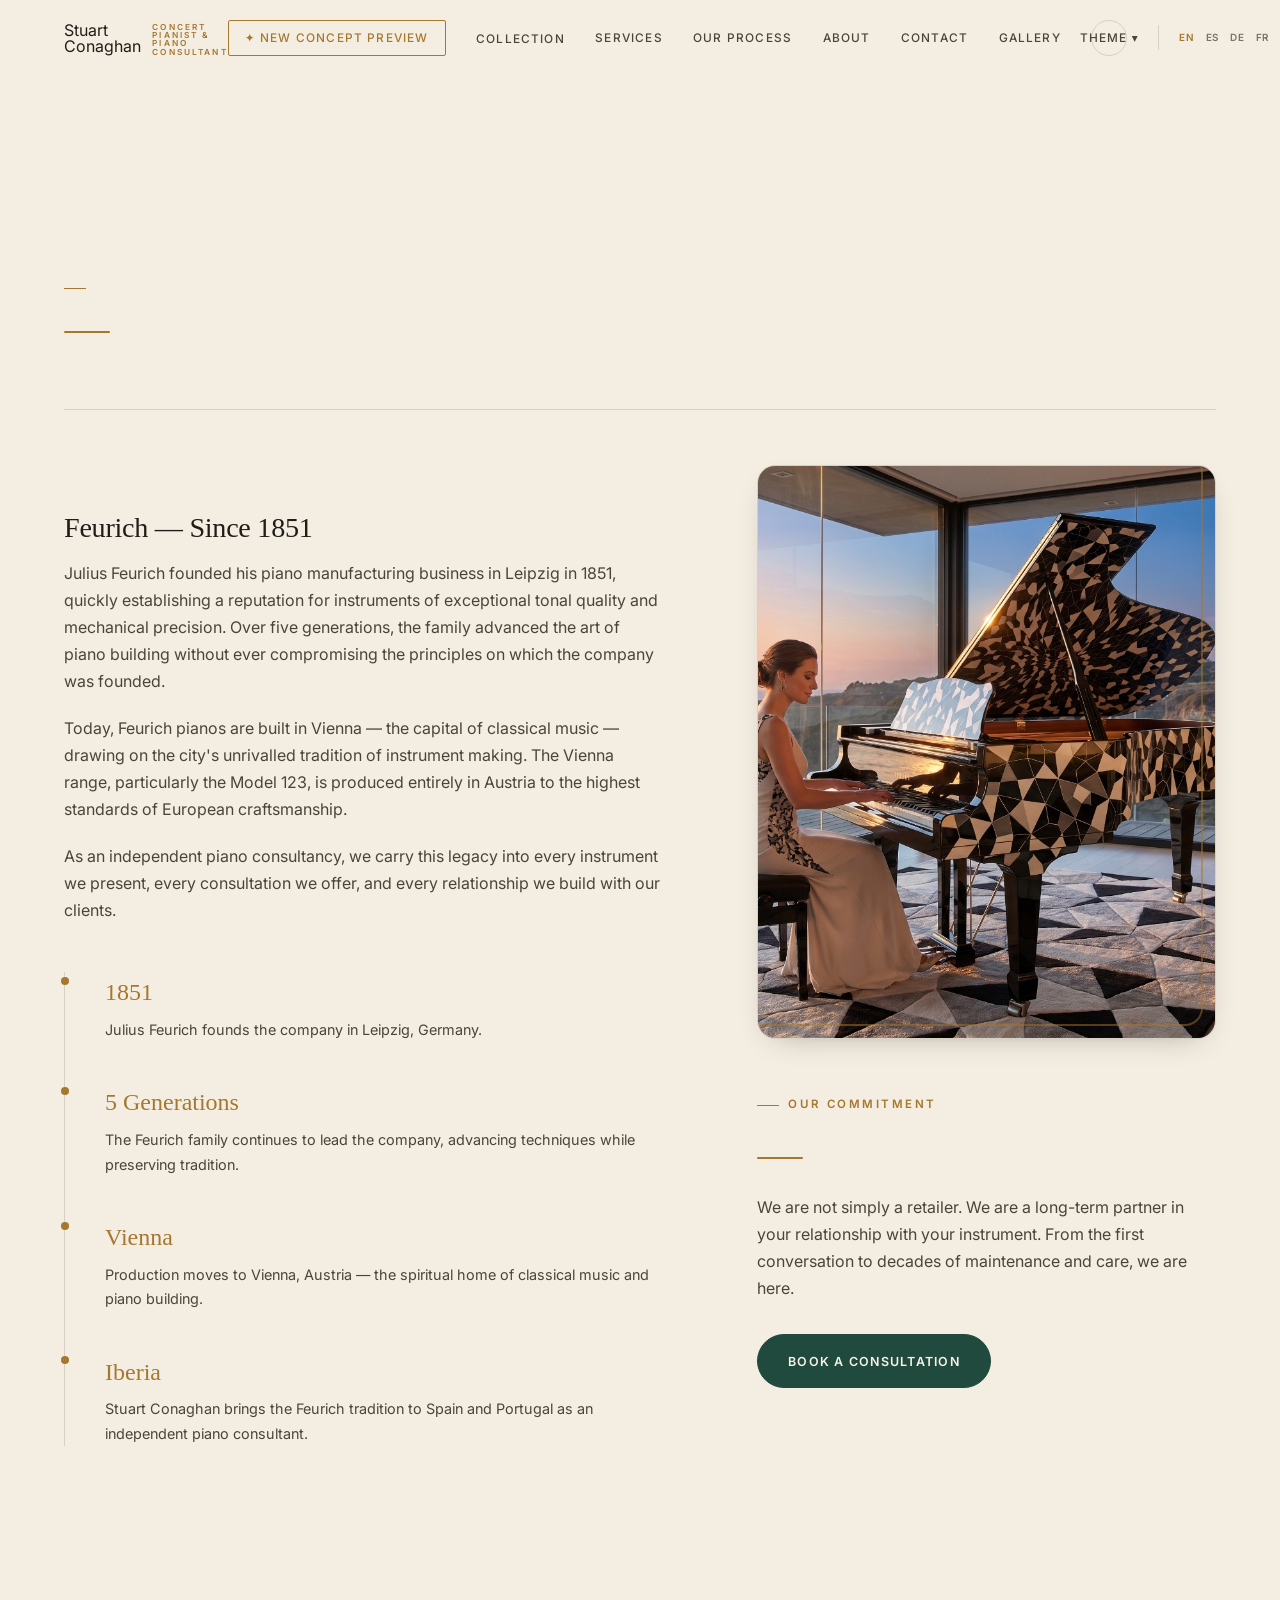
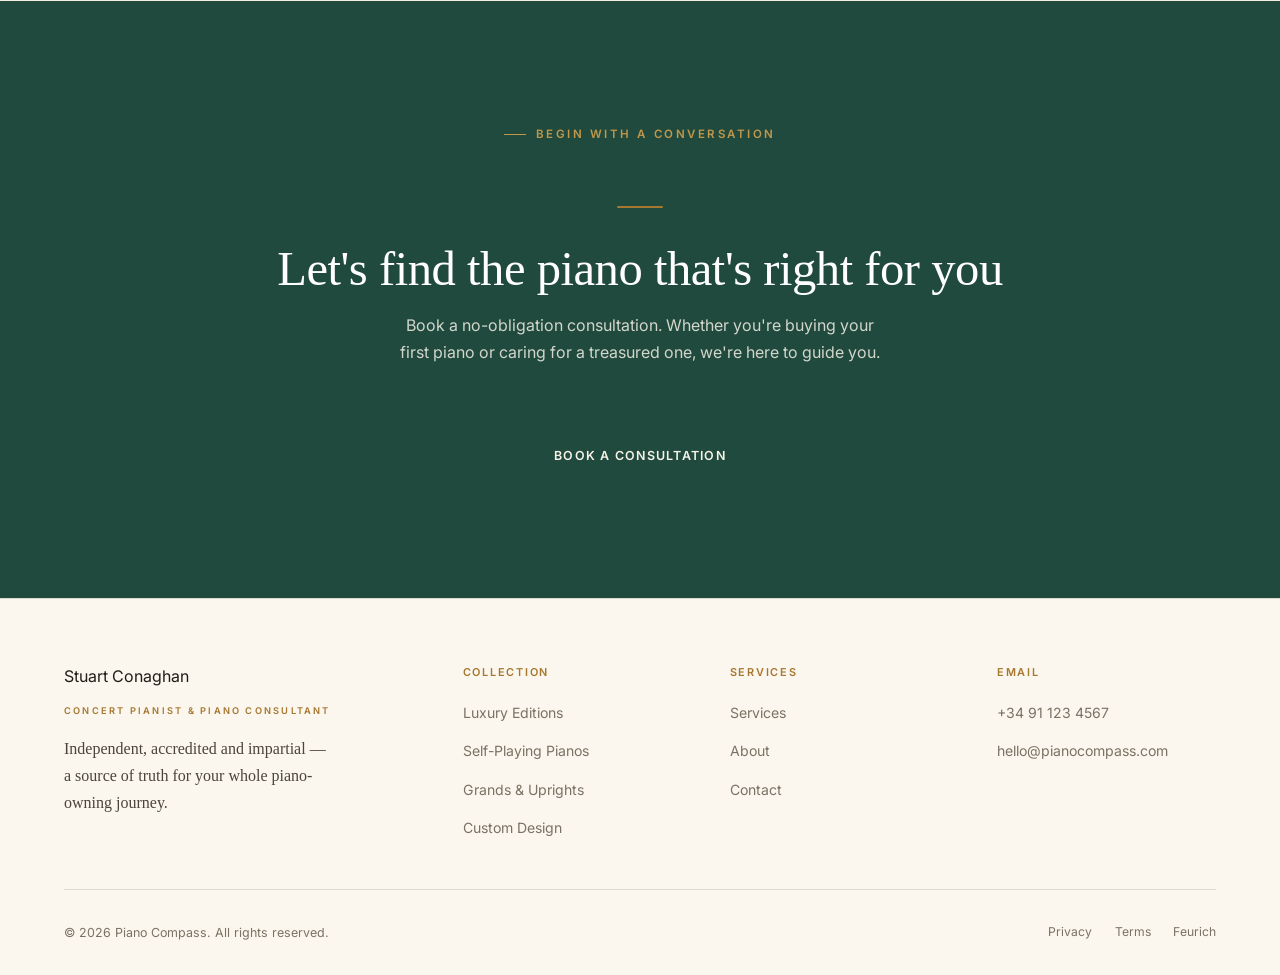
==== commit 0d32db4e: "Add temporary nav link to the new-concept preview Adds a gold 'New concept preview' link to the site" ====
--- a/about.html
+++ b/about.html
@@ -38,6 +38,7 @@
       <span></span><span></span><span></span>
     </button>
     <div class="nav__menu" id="nav-menu">
+      <a href="https://deploy-preview-2--stuart-conaghan.netlify.app/" target="_blank" rel="noopener" class="nav__link nav__link--preview" style="color:var(--gold);border:1px solid var(--gold);padding:.45rem 1rem;border-radius:2px;white-space:nowrap">✦ New concept preview</a>
       <div class="nav__dropdown">
         <a href="index.html#collection" class="nav__link" data-i18n="nav.collection">Collection</a>
         <ul class="nav__dropdown-menu">
--- a/css/style.css
+++ b/css/style.css
@@ -1,1242 +1,632 @@
-/* ── Reset & Variables ─────────────────────────────────── */
+/* ============================================================
+   Piano Compass — Independent, accredited piano advisory
+   Editorial "source of truth" design system
+   Light + dark, warm paper / ink / pine / brass
+   ============================================================ */
+
 *, *::before, *::after { box-sizing: border-box; margin: 0; padding: 0; }
 
 :root {
-  --bg:        #080808;
-  --surface:   #111111;
-  --surface2:  #1a1a1a;
-  --gold:      #c9a84c;
-  --gold-lt:   #e8d5a3;
-  --gold-dk:   #8b6914;
-  --text:      #f0ebe0;
-  --text-muted:#888;
-  --border:    rgba(201,168,76,.18);
-  --serif:     'Playfair Display', Georgia, serif;
-  --accent:    'Cormorant Garamond', 'Times New Roman', serif;
-  --sans:      'Inter', system-ui, sans-serif;
-  --max:       1320px;
-  --ease:      cubic-bezier(.25,.46,.45,.94);
-}
-
-html { scroll-behavior: smooth; font-size: 16px; }
+  /* Light (default) — warm paper */
+  --bg:         #f4eee2;
+  --surface:    #fbf7ee;
+  --surface2:   #ece3d2;
+  --ink:        #201d18;
+  --ink-soft:   #4a443b;
+  --muted:      #7a7264;
+  --line:       rgba(32,29,24,.14);
+  --line-soft:  rgba(32,29,24,.08);
+
+  --pine:       #204a3d;
+  --pine-soft:  #2f6553;
+  --brass:      #a6772f;
+  --brass-lt:   #c1974b;
+  --sky:        #33566a;
+
+  --shadow:     0 24px 60px -30px rgba(32,29,24,.4);
+  --shadow-sm:  0 10px 30px -18px rgba(32,29,24,.45);
+
+  /* Aliases so legacy class rules keep resolving */
+  --gold:       var(--brass);
+  --gold-lt:    var(--brass-lt);
+  --gold-dk:    #7c5a24;
+  --text:       var(--ink);
+  --text-muted: var(--muted);
+  --border:     var(--line);
+
+  --serif:  'Fraunces', Georgia, 'Times New Roman', serif;
+  --accent: 'Fraunces', Georgia, serif;
+  --sans:   'Inter', system-ui, -apple-system, sans-serif;
+  --max:    1280px;
+  --ease:   cubic-bezier(.22,.61,.36,1);
+}
+
+:root[data-theme="dark"] {
+  --bg:         #14130d;
+  --surface:    #1c1a13;
+  --surface2:   #24211a;
+  --ink:        #f1ead9;
+  --ink-soft:   #d8cfbd;
+  --muted:      #9a9081;
+  --line:       rgba(241,234,217,.15);
+  --line-soft:  rgba(241,234,217,.08);
+
+  --pine:       #82bda3;
+  --pine-soft:  #a9d4c1;
+  --brass:      #d6ac63;
+  --brass-lt:   #ecca8b;
+  --sky:        #8fb6cb;
+
+  --shadow:     0 26px 70px -30px rgba(0,0,0,.7);
+  --shadow-sm:  0 12px 34px -20px rgba(0,0,0,.7);
+}
+
+html { scroll-behavior: smooth; font-size: 16px; -webkit-text-size-adjust: 100%; }
 
 body {
   background: var(--bg);
-  color: var(--text);
+  color: var(--ink);
   font-family: var(--sans);
   line-height: 1.7;
   overflow-x: hidden;
-  cursor: none;
-}
-
+  transition: background .4s var(--ease), color .4s var(--ease);
+}
 body.menu-open { overflow: hidden; }
 
 img { display: block; max-width: 100%; }
 a { color: inherit; text-decoration: none; }
-button { background: none; border: none; cursor: none; font: inherit; }
+button { background: none; border: none; cursor: pointer; font: inherit; color: inherit; }
 ul { list-style: none; }
-
-/* ── Typography ────────────────────────────────────────── */
+::selection { background: var(--pine); color: #fff; }
+
+/* ── Typography ─────────────────────────────────────────── */
+h1,h2,h3,h4,h5 { font-family: var(--serif); font-weight: 400; line-height: 1.1; letter-spacing: -.01em; color: var(--ink); }
+h1 { font-size: clamp(2.6rem, 6vw, 5.2rem); }
+h2 { font-size: clamp(1.9rem, 3.8vw, 3.1rem); }
+h3 { font-size: clamp(1.3rem, 2.2vw, 1.8rem); }
+h4 { font-size: 1.05rem; font-family: var(--sans); font-weight: 600; letter-spacing: .01em; }
+p  { color: var(--ink-soft); font-size: 1rem; }
+
 .eyebrow {
-  display: inline-block;
-  font-family: var(--sans);
-  font-size: .7rem;
-  font-weight: 400;
-  letter-spacing: .2em;
-  text-transform: uppercase;
-  color: var(--gold);
+  display: inline-flex; align-items: center; gap: .6rem;
+  font-family: var(--sans); font-size: .72rem; font-weight: 600;
+  letter-spacing: .22em; text-transform: uppercase; color: var(--brass);
   margin-bottom: 1.2rem;
 }
-
-h1, h2, h3, h4 { font-family: var(--serif); line-height: 1.15; font-weight: 400; }
-
-h1 { font-size: clamp(2.8rem, 7vw, 6rem); }
-h2 { font-size: clamp(2rem, 4vw, 3.4rem); }
-h3 { font-size: clamp(1.3rem, 2.5vw, 1.9rem); }
-h4 { font-size: 1.1rem; font-family: var(--sans); font-weight: 500; letter-spacing: .05em; }
-
-p { color: var(--text-muted); font-size: .97rem; }
-.lead { font-family: var(--accent); font-size: clamp(1.05rem,1.8vw,1.3rem); color: var(--text-muted); }
-
-/* ── Layout ────────────────────────────────────────────── */
+.eyebrow::before {
+  content: ''; width: 22px; height: 1px; background: var(--brass); display: inline-block;
+}
+.eyebrow--center { justify-content: center; }
+.eyebrow--plain::before { display: none; }
+
+.lead {
+  font-family: var(--serif); font-weight: 300;
+  font-size: clamp(1.15rem, 1.9vw, 1.5rem); line-height: 1.5; color: var(--ink-soft);
+}
+
+.gold-rule { width: 46px; height: 2px; background: var(--brass); margin: 1.4rem 0 2.2rem; border-radius: 2px; }
+.gold-rule--center { margin-left: auto; margin-right: auto; }
+
+/* ── Layout ─────────────────────────────────────────────── */
 .container { width: 90%; max-width: var(--max); margin: 0 auto; }
-.section { padding: clamp(5rem, 10vw, 9rem) 0; }
+.container--narrow { max-width: 860px; }
+.section { padding: clamp(4.5rem, 9vw, 8rem) 0; }
+.section--tint  { background: var(--surface); }
+.section--tint2 { background: var(--surface2); }
+.section--pine  { background: var(--pine); color: #f4efe4; }
+.section-head { max-width: 720px; }
+.section-head--center { margin: 0 auto; text-align: center; }
+.section-head h2 { margin-bottom: .8rem; }
+.section-head .lead { margin-top: .4rem; }
+
+/* Legacy aliases */
 .section--dark { background: var(--surface); }
 .section--darker { background: var(--surface2); }
 
-.gold-rule { width: 48px; height: 1px; background: var(--gold); margin: 1.5rem 0 2.5rem; }
-.gold-rule--center { margin-left: auto; margin-right: auto; }
-
-/* ── Buttons ───────────────────────────────────────────── */
+/* ── Buttons ────────────────────────────────────────────── */
 .btn {
-  display: inline-flex;
-  align-items: center;
-  gap: .6rem;
-  padding: .9rem 2.4rem;
-  font-size: .8rem;
-  letter-spacing: .15em;
-  text-transform: uppercase;
-  font-weight: 500;
-  transition: all .3s var(--ease);
-  position: relative;
-  overflow: hidden;
-}
-
-.btn::after {
-  content: '';
-  position: absolute;
-  inset: 0;
-  background: rgba(255,255,255,.06);
-  opacity: 0;
-  transition: opacity .3s;
-}
-.btn:hover::after { opacity: 1; }
-
-.btn--gold {
-  background: var(--gold);
-  color: #080808;
-  border: 1px solid var(--gold);
-}
-.btn--gold:hover { background: var(--gold-lt); border-color: var(--gold-lt); }
-
+  display: inline-flex; align-items: center; gap: .6rem;
+  padding: .95rem 1.9rem; font-size: .78rem; font-weight: 600;
+  letter-spacing: .1em; text-transform: uppercase;
+  border-radius: 999px; border: 1.5px solid transparent;
+  transition: transform .25s var(--ease), background .25s, color .25s, border-color .25s, box-shadow .25s;
+  cursor: pointer;
+}
+.btn:active { transform: translateY(1px); }
+.btn--gold, .btn--primary {
+  background: var(--pine); color: #f6f2e8; border-color: var(--pine);
+}
+.btn--gold:hover, .btn--primary:hover { background: var(--pine-soft); border-color: var(--pine-soft); box-shadow: var(--shadow-sm); }
+.btn--brass { background: var(--brass); color: #1c1509; border-color: var(--brass); }
+.btn--brass:hover { background: var(--brass-lt); border-color: var(--brass-lt); box-shadow: var(--shadow-sm); }
 .btn--outline {
-  border: 1px solid var(--border);
-  color: var(--text-muted);
-}
-.btn--outline:hover { border-color: var(--gold); color: var(--gold); }
+  border-color: var(--line); color: var(--ink); background: transparent;
+}
+.btn--outline:hover { border-color: var(--pine); color: var(--pine); }
+:root[data-theme="dark"] .btn--gold, :root[data-theme="dark"] .btn--primary { color: #10241d; }
 
 .btn--ghost {
-  color: var(--gold);
-  padding: 0;
-  letter-spacing: .12em;
-  font-size: .75rem;
-}
-.btn--ghost::before {
-  content: '';
-  display: inline-block;
-  width: 28px;
-  height: 1px;
-  background: var(--gold);
-  transition: width .3s var(--ease);
-}
-.btn--ghost:hover::before { width: 48px; }
-
-/* ── Custom Cursor ─────────────────────────────────────── */
-.cursor {
-  width: 40px;
-  height: 40px;
-  border: 1px solid rgba(201,168,76,.5);
-  border-radius: 50%;
-  position: fixed;
-  top: -20px;
-  left: -20px;
-  pointer-events: none;
-  z-index: 9999;
-  transition: width .25s var(--ease), height .25s var(--ease), border-color .25s;
-}
-.cursor.expanded { width: 64px; height: 64px; border-color: var(--gold); }
-.cursor__dot {
-  width: 5px;
-  height: 5px;
-  background: var(--gold);
-  border-radius: 50%;
-  position: fixed;
-  top: -2.5px;
-  left: -2.5px;
-  pointer-events: none;
-  z-index: 9999;
-}
-
-/* ── Scroll Reveal ─────────────────────────────────────── */
-[data-reveal] {
-  opacity: 0;
-  transform: translateY(30px);
-  transition: opacity .8s var(--ease), transform .8s var(--ease);
-}
-[data-reveal="left"] { transform: translateX(-40px); }
-[data-reveal="right"] { transform: translateX(40px); }
-[data-reveal="scale"] { transform: scale(.95); }
+  display: inline-flex; align-items: center; gap: .6rem;
+  color: var(--pine); font-weight: 600; font-size: .8rem;
+  letter-spacing: .08em; text-transform: uppercase; padding: 0;
+}
+.btn--ghost::after { content: '→'; transition: transform .3s var(--ease); }
+.btn--ghost:hover::after { transform: translateX(5px); }
+:root[data-theme="dark"] .btn--ghost { color: var(--pine); }
+
+/* ── Reveal ─────────────────────────────────────────────── */
+[data-reveal] { opacity: 0; transform: translateY(26px); transition: opacity .8s var(--ease), transform .8s var(--ease); }
+[data-reveal="left"]  { transform: translateX(-34px); }
+[data-reveal="right"] { transform: translateX(34px); }
+[data-reveal="scale"] { transform: scale(.96); }
 [data-reveal].revealed { opacity: 1; transform: none; }
-[data-reveal-delay="1"] { transition-delay: .15s; }
-[data-reveal-delay="2"] { transition-delay: .3s; }
-[data-reveal-delay="3"] { transition-delay: .45s; }
-[data-reveal-delay="4"] { transition-delay: .6s; }
-
-/* ── Navigation ────────────────────────────────────────── */
+[data-reveal-delay="1"] { transition-delay: .1s; }
+[data-reveal-delay="2"] { transition-delay: .2s; }
+[data-reveal-delay="3"] { transition-delay: .3s; }
+[data-reveal-delay="4"] { transition-delay: .4s; }
+@media (prefers-reduced-motion: reduce) {
+  [data-reveal] { opacity: 1 !important; transform: none !important; }
+  html { scroll-behavior: auto; }
+}
+
+/* ── Navigation ─────────────────────────────────────────── */
 #nav {
-  position: fixed;
-  top: 0;
-  left: 0;
-  right: 0;
-  z-index: 1000;
-  display: flex;
-  align-items: center;
-  justify-content: space-between;
-  padding: 1.4rem 5%;
-  transition: background .4s, padding .4s, transform .4s;
-}
-
-#nav::before {
-  content: '';
-  position: absolute;
-  inset: 0;
-  background: linear-gradient(to bottom, rgba(8,8,8,.9) 0%, transparent 100%);
-  pointer-events: none;
-  opacity: 0;
-  transition: opacity .4s;
-}
-
-#nav.nav--scrolled { background: rgba(8,8,8,.96); padding: .9rem 5%; backdrop-filter: blur(12px); }
-#nav.nav--scrolled::before { opacity: 0; }
-#nav.nav--hidden { transform: translateY(-100%); }
-#nav.nav--visible { transform: translateY(0); }
-
-.nav__logo {
-  font-family: var(--serif);
-  font-size: 1.05rem;
-  letter-spacing: .15em;
-  color: var(--text);
-  text-transform: uppercase;
-  line-height: 1.05;
+  position: fixed; top: 0; left: 0; right: 0; z-index: 1000;
+  display: flex; align-items: center; justify-content: space-between;
+  padding: 1.15rem 5%;
+  transition: background .35s, padding .35s, box-shadow .35s, transform .4s;
+}
+#nav.nav--scrolled {
+  background: color-mix(in srgb, var(--bg) 88%, transparent);
+  backdrop-filter: blur(14px); -webkit-backdrop-filter: blur(14px);
+  padding: .7rem 5%; box-shadow: 0 1px 0 var(--line);
+}
+#nav.nav--hidden { transform: translateY(-102%); }
+
+.nav__logo { display: flex; align-items: center; gap: .7rem; line-height: 1; }
+.nav__logo-mark { width: 30px; height: 30px; flex: none; color: var(--pine); }
+.nav__logo-text { display: flex; flex-direction: column; }
+.nav__logo b {
+  font-family: var(--serif); font-weight: 500; font-size: 1.12rem;
+  letter-spacing: .01em; color: var(--ink);
 }
 .nav__logo span {
-  display: block;
-  font-family: var(--sans);
-  font-size: .5rem;
-  letter-spacing: .18em;
-  line-height: 1.5;
-  color: var(--gold);
-  margin-top: .35rem;
-}
-
-.nav__menu {
-  display: flex;
-  align-items: center;
-  gap: 2.4rem;
-}
-
+  font-family: var(--sans); font-size: .52rem; font-weight: 600;
+  letter-spacing: .26em; text-transform: uppercase; color: var(--brass); margin-top: .18rem;
+}
+
+.nav__menu { display: flex; align-items: center; gap: 1.9rem; }
 .nav__link {
-  font-size: .7rem;
-  letter-spacing: .15em;
-  text-transform: uppercase;
-  color: var(--text-muted);
-  transition: color .25s;
-  position: relative;
+  font-family: var(--sans); font-size: .74rem; font-weight: 500;
+  letter-spacing: .1em; text-transform: uppercase; color: var(--ink-soft);
+  position: relative; transition: color .25s; white-space: nowrap;
 }
 .nav__link::after {
-  content: '';
-  position: absolute;
-  bottom: -3px;
-  left: 0;
-  width: 0;
-  height: 1px;
-  background: var(--gold);
-  transition: width .3s var(--ease);
-}
-.nav__link:hover, .nav__link.active { color: var(--text); }
+  content: ''; position: absolute; left: 0; bottom: -5px; width: 0; height: 2px;
+  background: var(--brass); transition: width .3s var(--ease);
+}
+.nav__link:hover, .nav__link.active { color: var(--ink); }
 .nav__link:hover::after, .nav__link.active::after { width: 100%; }
 
 /* Dropdown */
 .nav__dropdown { position: relative; }
+.nav__dropdown > .nav__link::before { content: ''; }
 .nav__dropdown-menu {
-  position: absolute;
-  top: calc(100% + 1.2rem);
-  left: 50%;
-  transform: translateX(-50%);
+  position: absolute; top: calc(100% + 1rem); left: 50%;
+  transform: translateX(-50%) translateY(-6px);
+  background: var(--surface); border: 1px solid var(--line);
+  box-shadow: var(--shadow); border-radius: 14px; min-width: 230px; padding: .6rem;
+  opacity: 0; pointer-events: none; transition: opacity .22s, transform .22s var(--ease);
+}
+.nav__dropdown-menu::after { content: ''; position: absolute; left: 0; right: 0; top: -1rem; height: 1rem; }
+.nav__dropdown:hover .nav__dropdown-menu,
+.nav__dropdown:focus-within .nav__dropdown-menu { opacity: 1; pointer-events: all; transform: translateX(-50%) translateY(0); }
+.nav__dropdown-menu a {
+  display: block; padding: .6rem .8rem; border-radius: 9px;
+  font-size: .8rem; letter-spacing: .02em; color: var(--ink-soft); transition: background .2s, color .2s;
+}
+.nav__dropdown-menu a:hover { background: var(--surface2); color: var(--pine); }
+
+.nav__utils { display: flex; align-items: center; gap: .9rem; }
+.nav__lang { display: flex; gap: .1rem; align-items: center; padding-left: 1rem; border-left: 1px solid var(--line); }
+.nav__lang button {
+  font-size: .62rem; font-weight: 600; letter-spacing: .06em; text-transform: uppercase;
+  color: var(--muted); padding: .25rem .3rem; border-radius: 5px; transition: color .2s;
+}
+.nav__lang button.active, .nav__lang button:hover { color: var(--brass); }
+
+.nav__theme {
+  width: 36px; height: 36px; border-radius: 999px; border: 1px solid var(--line);
+  display: inline-flex; align-items: center; justify-content: center; color: var(--ink-soft);
+  transition: border-color .2s, color .2s, background .2s;
+}
+.nav__theme:hover { border-color: var(--pine); color: var(--pine); }
+.nav__theme svg { width: 17px; height: 17px; }
+.nav__theme .icon-moon { display: none; }
+:root[data-theme="dark"] .nav__theme .icon-sun  { display: none; }
+:root[data-theme="dark"] .nav__theme .icon-moon { display: block; }
+
+.nav__book {
+  font-size: .72rem; font-weight: 600; letter-spacing: .08em; text-transform: uppercase;
+  padding: .6rem 1.15rem; border-radius: 999px; background: var(--pine); color: #f6f2e8;
+  white-space: nowrap; transition: background .25s, box-shadow .25s;
+}
+.nav__book:hover { background: var(--pine-soft); box-shadow: var(--shadow-sm); }
+:root[data-theme="dark"] .nav__book { color: #10241d; }
+
+.nav__toggle { display: none; flex-direction: column; gap: 5px; padding: .5rem; }
+.nav__toggle span { display: block; width: 24px; height: 2px; background: var(--ink); border-radius: 2px; transition: all .3s; }
+.nav__toggle[aria-expanded="true"] span:nth-child(1) { transform: rotate(45deg) translate(4px,5px); }
+.nav__toggle[aria-expanded="true"] span:nth-child(2) { opacity: 0; }
+.nav__toggle[aria-expanded="true"] span:nth-child(3) { transform: rotate(-45deg) translate(4px,-5px); }
+
+/* ── Hero ───────────────────────────────────────────────── */
+.hero {
+  position: relative; padding: 11rem 0 5rem; overflow: hidden;
+  background:
+    radial-gradient(120% 90% at 85% -10%, color-mix(in srgb, var(--pine) 16%, transparent) 0%, transparent 55%),
+    radial-gradient(90% 80% at -5% 110%, color-mix(in srgb, var(--brass) 14%, transparent) 0%, transparent 50%);
+}
+.hero__grid { display: grid; grid-template-columns: 1.05fr .95fr; gap: 4rem; align-items: center; }
+.hero__eyebrow {
+  display: inline-flex; align-items: center; gap: .7rem;
+  font-size: .72rem; font-weight: 600; letter-spacing: .2em; text-transform: uppercase;
+  color: var(--brass); margin-bottom: 1.6rem;
+  animation: fadeUp .7s var(--ease) both;
+}
+.hero__eyebrow b { color: var(--ink); font-weight: 600; }
+.hero__eyebrow .dot { width: 4px; height: 4px; border-radius: 50%; background: var(--line); }
+.hero__title { margin-bottom: 1.5rem; animation: fadeUp .7s .1s var(--ease) both; }
+.hero__title em { font-style: italic; color: var(--pine); }
+.hero__subtitle {
+  font-family: var(--serif); font-weight: 300; font-size: clamp(1.1rem,1.7vw,1.4rem);
+  color: var(--ink-soft); max-width: 33ch; margin-bottom: 2.2rem; line-height: 1.5;
+  animation: fadeUp .7s .2s var(--ease) both;
+}
+.hero__actions { display: flex; gap: 1rem; flex-wrap: wrap; animation: fadeUp .7s .3s var(--ease) both; }
+.hero__trust { display: flex; gap: 1.6rem; flex-wrap: wrap; margin-top: 2.6rem; animation: fadeUp .7s .4s var(--ease) both; }
+.hero__trust-item { display: flex; align-items: center; gap: .5rem; font-size: .78rem; color: var(--muted); }
+.hero__trust-item svg { width: 16px; height: 16px; color: var(--pine); flex: none; }
+
+.hero__visual { position: relative; animation: fadeUp .8s .25s var(--ease) both; }
+.hero__card {
+  position: relative; border-radius: 20px; overflow: hidden; box-shadow: var(--shadow);
+  aspect-ratio: 4/5; border: 1px solid var(--line);
+}
+.hero__card img { width: 100%; height: 100%; object-fit: cover; }
+.hero__card::after {
+  content: ''; position: absolute; inset: 0;
+  background: linear-gradient(to top, rgba(20,17,10,.5), transparent 45%);
+}
+.hero__badge {
+  position: absolute; left: -1.4rem; bottom: 2rem; z-index: 3;
+  background: var(--surface); border: 1px solid var(--line); border-radius: 16px;
+  padding: 1.1rem 1.3rem; box-shadow: var(--shadow); max-width: 250px;
+}
+.hero__badge b { font-family: var(--serif); font-size: 2rem; color: var(--pine); display: block; line-height: 1; }
+.hero__badge span { font-size: .74rem; color: var(--muted); }
+.hero__quote {
+  position: absolute; right: -1rem; top: 1.6rem; z-index: 3;
+  background: var(--pine); color: #f4efe4; border-radius: 14px; padding: .8rem 1.1rem;
+  font-size: .78rem; box-shadow: var(--shadow-sm); max-width: 180px;
+}
+
+/* ── Trust strip ────────────────────────────────────────── */
+.trust {
+  border-top: 1px solid var(--line); border-bottom: 1px solid var(--line);
   background: var(--surface);
-  border: 1px solid var(--border);
-  box-shadow: 0 8px 28px rgba(0,0,0,.18);
-  min-width: 220px;
-  padding: .8rem 0;
-  opacity: 0;
-  pointer-events: none;
-  transition: opacity .25s, transform .25s var(--ease);
-  transform: translateX(-50%) translateY(-6px);
-}
-.nav__dropdown-menu::before {
-  content: '';
-  position: absolute;
-  top: -5px;
-  left: 50%;
-  transform: translateX(-50%);
-  border-left: 5px solid transparent;
-  border-right: 5px solid transparent;
-  border-bottom: 5px solid var(--surface);
-}
-/* Transparent bridge over the gap so the menu stays hoverable */
-.nav__dropdown-menu::after {
-  content: '';
-  position: absolute;
-  left: 0;
-  right: 0;
-  top: -1.4rem;
-  height: 1.4rem;
-}
-.nav__dropdown:hover .nav__dropdown-menu,
-.nav__dropdown:focus-within .nav__dropdown-menu {
-  opacity: 1;
-  pointer-events: all;
-  transform: translateX(-50%) translateY(0);
-}
-.nav__dropdown-menu a {
-  display: block;
-  padding: .65rem 1.4rem;
-  font-size: .68rem;
-  letter-spacing: .12em;
-  text-transform: uppercase;
-  color: var(--text-muted);
-  transition: color .2s, background .2s;
-}
-.nav__dropdown-menu a:hover { color: var(--gold); background: var(--surface2); }
-
-.nav__lang {
-  display: flex;
-  gap: .4rem;
-  align-items: center;
-  margin-left: 1rem;
-  padding-left: 1.5rem;
-  border-left: 1px solid var(--border);
-}
-.nav__lang button {
-  font-size: .62rem;
-  letter-spacing: .1em;
-  text-transform: uppercase;
-  color: var(--text-muted);
-  padding: .2rem .35rem;
-  transition: color .2s;
-}
-.nav__lang button.active, .nav__lang button:hover { color: var(--gold); }
-
-.nav__book {
-  font-size: .65rem;
-  letter-spacing: .13em;
-  text-transform: uppercase;
-  padding: .55rem 1.3rem;
-  border: 1px solid var(--border);
-  color: var(--text-muted);
-  transition: all .25s;
-  white-space: nowrap;
-}
-.nav__book:hover { border-color: var(--gold); color: var(--gold); }
-
-.nav__toggle {
-  display: none;
-  flex-direction: column;
-  gap: 5px;
-  padding: .5rem;
-}
-.nav__toggle span {
-  display: block;
-  width: 24px;
-  height: 1px;
-  background: var(--text);
-  transition: all .3s;
-}
-.nav__toggle[aria-expanded="true"] span:nth-child(1) { transform: rotate(45deg) translate(4px, 4px); }
-.nav__toggle[aria-expanded="true"] span:nth-child(2) { opacity: 0; }
-.nav__toggle[aria-expanded="true"] span:nth-child(3) { transform: rotate(-45deg) translate(4px, -4px); }
-
-/* ── Hero ──────────────────────────────────────────────── */
-.hero {
-  height: 100svh;
-  min-height: 680px;
-  display: flex;
-  align-items: center;
-  justify-content: center;
-  text-align: center;
-  position: relative;
-  overflow: hidden;
-}
-
-.hero__bg {
-  position: absolute;
-  inset: 0;
-  background:
-    linear-gradient(to bottom, rgba(8,8,8,.3) 0%, rgba(8,8,8,.6) 50%, rgba(8,8,8,.95) 100%),
-    radial-gradient(ellipse at 60% 40%, rgba(201,168,76,.08) 0%, transparent 70%);
-  background-color: #0d0d0d;
-}
-
-.hero__slide {
-  position: absolute;
-  inset: 0;
-  background: center/cover no-repeat;
-  opacity: 0;
-  mix-blend-mode: var(--hero-img-blend, luminosity);
-  transition: opacity 1.4s ease;
-  will-change: opacity;
-}
-.hero__slide.is-active { opacity: var(--hero-img-opacity, .3); }
-
-.hero__dots {
-  position: absolute;
-  bottom: 5rem;
-  left: 50%;
-  transform: translateX(-50%);
-  display: flex;
-  gap: .6rem;
-  z-index: 3;
-}
-.hero__dot {
-  width: 6px;
-  height: 6px;
-  border-radius: 50%;
-  border: none;
-  background: rgba(255,255,255,.4);
-  cursor: pointer;
-  padding: 0;
-  transition: background .3s, transform .3s;
-}
-.hero__dot.is-active {
-  background: rgba(255,255,255,.95);
-  transform: scale(1.4);
-}
-
-.hero__content {
-  position: relative;
-  z-index: 2;
-  max-width: 800px;
-  padding: 0 1.5rem;
-}
-
-.hero__eyebrow {
-  font-size: .7rem;
-  letter-spacing: .3em;
-  text-transform: uppercase;
-  color: var(--gold);
-  margin-bottom: 1.5rem;
-  animation: fadeUp .8s var(--ease) both;
-}
-
-.hero__title {
-  color: var(--text);
-  margin-bottom: 1.5rem;
-  animation: fadeUp .8s .2s var(--ease) both;
-}
-
-.hero__subtitle {
-  font-family: var(--accent);
-  font-size: clamp(1rem, 2vw, 1.3rem);
-  color: var(--text-muted);
-  margin-bottom: 3rem;
-  animation: fadeUp .8s .35s var(--ease) both;
-}
-
-.hero__actions {
-  display: flex;
-  gap: 1.2rem;
-  justify-content: center;
-  flex-wrap: wrap;
-  animation: fadeUp .8s .5s var(--ease) both;
-}
-
-.hero__scroll {
-  position: absolute;
-  bottom: 2.5rem;
-  left: 50%;
-  transform: translateX(-50%);
-  display: flex;
-  flex-direction: column;
-  align-items: center;
-  gap: .6rem;
-  animation: fadeIn 1s 1.2s both;
-}
-.hero__scroll span { font-size: .6rem; letter-spacing: .2em; text-transform: uppercase; color: var(--text-muted); }
-.hero__scroll-line {
-  width: 1px;
-  height: 40px;
-  background: linear-gradient(to bottom, var(--gold), transparent);
-  animation: scrollPulse 2s 1.5s infinite;
-}
-
-/* ── Brand Intro ───────────────────────────────────────── */
-.brand-intro { padding: clamp(5rem,10vw,8rem) 0; }
-.brand-intro__grid {
-  display: grid;
-  grid-template-columns: 1fr 1fr;
-  gap: 5rem;
-  align-items: center;
-}
-.brand-intro__text h2 { margin-bottom: 1.2rem; }
-.brand-intro__text p { max-width: 480px; line-height: 1.9; }
-
-.stats-row {
-  display: flex;
-  flex-direction: column;
-  gap: 2.5rem;
-  padding-left: 3rem;
-  border-left: 1px solid var(--border);
-}
-.stat__number {
-  display: block;
-  font-family: var(--serif);
-  font-size: clamp(2.5rem, 5vw, 3.8rem);
-  color: var(--gold);
-  line-height: 1;
-}
-.stat__label {
-  display: block;
-  font-size: .7rem;
-  letter-spacing: .15em;
-  text-transform: uppercase;
-  color: var(--text-muted);
-  margin-top: .4rem;
-}
-
-/* ── Collection Grid ───────────────────────────────────── */
-.collection__header { text-align: center; margin-bottom: 4rem; }
-.collection__header h2 { margin-bottom: .8rem; }
-
-.collection__grid {
-  display: grid;
-  grid-template-columns: repeat(2, 1fr);
-  gap: 1.5px;
-  background: var(--border);
-}
-
+}
+.trust__grid { display: grid; grid-template-columns: repeat(4,1fr); }
+.trust__item { padding: 2.2rem 1.6rem; border-left: 1px solid var(--line); }
+.trust__item:first-child { border-left: none; }
+.trust__item svg { width: 26px; height: 26px; color: var(--pine); margin-bottom: .9rem; }
+.trust__item h4 { margin-bottom: .35rem; color: var(--ink); }
+.trust__item p { font-size: .86rem; color: var(--muted); line-height: 1.6; }
+
+/* ── Stats ──────────────────────────────────────────────── */
+.stats-row { display: flex; flex-direction: column; gap: 2.2rem; padding-left: 2.6rem; border-left: 2px solid var(--brass); }
+.stat__number { display: block; font-family: var(--serif); font-size: clamp(2.4rem,4.5vw,3.4rem); color: var(--pine); line-height: 1; }
+.stat__label { display: block; font-size: .72rem; font-weight: 600; letter-spacing: .12em; text-transform: uppercase; color: var(--muted); margin-top: .5rem; }
+.brand-intro__grid { display: grid; grid-template-columns: 1.15fr .85fr; gap: 4.5rem; align-items: center; }
+.brand-intro__text p { max-width: 46ch; }
+
+/* ── Who we help (audiences) ────────────────────────────── */
+.audience { display: grid; grid-template-columns: 1fr 1fr; gap: 1.4rem; }
+.audience__col {
+  background: var(--surface); border: 1px solid var(--line); border-radius: 20px; padding: 2.4rem;
+}
+.audience__col h3 { margin-bottom: .3rem; }
+.audience__tag { font-size: .7rem; font-weight: 600; letter-spacing: .16em; text-transform: uppercase; color: var(--brass); }
+.audience__list { display: flex; flex-direction: column; gap: .9rem; margin-top: 1.6rem; }
+.audience__list li { display: flex; gap: .8rem; font-size: .92rem; color: var(--ink-soft); align-items: flex-start; }
+.audience__list li svg { width: 18px; height: 18px; color: var(--pine); flex: none; margin-top: .18rem; }
+
+/* ── Best-fit Finder ────────────────────────────────────── */
+.finder {
+  background: var(--pine); color: #eef3ec;
+  border-radius: 26px; overflow: hidden; box-shadow: var(--shadow);
+}
+.finder__inner { padding: clamp(2rem,4vw,3.4rem); }
+.finder__head { display: flex; justify-content: space-between; align-items: flex-end; gap: 1rem; flex-wrap: wrap; margin-bottom: 2rem; }
+.finder__head h2 { color: #fff; }
+.finder .eyebrow { color: var(--brass-lt); }
+.finder .eyebrow::before { background: var(--brass-lt); }
+.finder__progress { display: flex; gap: .4rem; }
+.finder__progress span { width: 30px; height: 4px; border-radius: 4px; background: rgba(255,255,255,.22); transition: background .3s; }
+.finder__progress span.on { background: var(--brass-lt); }
+
+.finder__step { display: none; animation: fadeUp .4s var(--ease) both; }
+.finder__step.active { display: block; }
+.finder__q { font-family: var(--serif); font-size: clamp(1.3rem,2.4vw,1.9rem); color: #fff; margin-bottom: .4rem; }
+.finder__hint { color: rgba(238,243,236,.72); font-size: .9rem; margin-bottom: 1.6rem; }
+.finder__opts { display: grid; grid-template-columns: repeat(auto-fit,minmax(190px,1fr)); gap: .8rem; }
+.finder__opt {
+  text-align: left; background: rgba(255,255,255,.06); border: 1.5px solid rgba(255,255,255,.16);
+  border-radius: 14px; padding: 1.1rem 1.2rem; color: #eef3ec; transition: all .2s var(--ease); cursor: pointer;
+}
+.finder__opt:hover { background: rgba(255,255,255,.13); border-color: var(--brass-lt); transform: translateY(-2px); }
+.finder__opt.selected { background: var(--brass-lt); border-color: var(--brass-lt); color: #22160a; }
+.finder__opt b { display: block; font-family: var(--sans); font-weight: 600; font-size: .96rem; margin-bottom: .2rem; }
+.finder__opt span { font-size: .8rem; opacity: .82; }
+.finder__nav { display: flex; justify-content: space-between; align-items: center; margin-top: 1.8rem; gap: 1rem; }
+.finder__back { color: rgba(238,243,236,.7); font-size: .8rem; letter-spacing: .06em; text-transform: uppercase; }
+.finder__back:hover { color: #fff; }
+.finder__back[hidden] { visibility: hidden; }
+
+.finder__result { display: none; animation: fadeUp .5s var(--ease) both; }
+.finder__result.active { display: block; }
+.finder__result h3 { color: #fff; font-size: clamp(1.5rem,3vw,2.2rem); margin-bottom: .6rem; }
+.finder__result p { color: rgba(238,243,236,.85); max-width: 60ch; }
+.finder__result-tags { display: flex; flex-wrap: wrap; gap: .5rem; margin: 1.4rem 0 1.8rem; }
+.finder__result-tags span { font-size: .78rem; padding: .4rem .9rem; border-radius: 999px; background: rgba(255,255,255,.1); border: 1px solid rgba(255,255,255,.2); }
+.finder__result .btn--brass { color: #22160a; }
+
+/* ── Brands ─────────────────────────────────────────────── */
+.brand-hero {
+  display: grid; grid-template-columns: 1.1fr .9fr; gap: 2.4rem; align-items: stretch;
+  background: var(--surface); border: 1px solid var(--line); border-radius: 22px; overflow: hidden;
+}
+.brand-hero__body { padding: clamp(2rem,4vw,3.2rem); display: flex; flex-direction: column; justify-content: center; }
+.brand-hero__tag { font-size: .7rem; font-weight: 600; letter-spacing: .18em; text-transform: uppercase; color: var(--brass); margin-bottom: 1rem; }
+.brand-hero__media { position: relative; min-height: 320px; }
+.brand-hero__media img { position: absolute; inset: 0; width: 100%; height: 100%; object-fit: cover; }
+
+.brands-grid { display: grid; grid-template-columns: repeat(3,1fr); gap: 1rem; margin-top: 2.4rem; }
+.brand-tile {
+  background: var(--surface); border: 1px solid var(--line); border-radius: 16px; padding: 1.7rem 1.6rem;
+  transition: transform .25s var(--ease), border-color .25s, box-shadow .25s; display: flex; flex-direction: column; gap: .5rem;
+}
+.brand-tile:hover { transform: translateY(-4px); border-color: var(--pine); box-shadow: var(--shadow-sm); }
+.brand-tile__name { font-family: var(--serif); font-size: 1.35rem; color: var(--ink); }
+.brand-tile__origin { font-size: .68rem; font-weight: 600; letter-spacing: .14em; text-transform: uppercase; color: var(--brass); }
+.brand-tile p { font-size: .86rem; color: var(--muted); line-height: 1.6; margin-top: .3rem; }
+.brand-tile__note { margin-top: auto; padding-top: .8rem; font-size: .74rem; color: var(--pine); font-weight: 600; }
+.brand-tile--featured { border-color: var(--pine); background: color-mix(in srgb, var(--pine) 8%, var(--surface)); }
+
+/* ── Vintage feature ────────────────────────────────────── */
+.split { display: grid; grid-template-columns: 1fr 1fr; gap: 4rem; align-items: center; }
+.split__media { border-radius: 20px; overflow: hidden; aspect-ratio: 5/4; box-shadow: var(--shadow); border: 1px solid var(--line); position: relative; }
+.split__media img { width: 100%; height: 100%; object-fit: cover; }
+.split__media--reverse { order: -1; }
+.checklist { display: flex; flex-direction: column; gap: .85rem; margin: 1.6rem 0 2rem; }
+.checklist li { display: flex; gap: .8rem; font-size: .94rem; color: var(--ink-soft); align-items: flex-start; }
+.checklist li svg { width: 19px; height: 19px; color: var(--pine); flex: none; margin-top: .16rem; }
+
+/* ── Process ────────────────────────────────────────────── */
+.process__grid { display: grid; grid-template-columns: repeat(4,1fr); gap: 1rem; counter-reset: step; }
+.process-step {
+  background: var(--surface); border: 1px solid var(--line); border-radius: 16px; padding: 1.8rem 1.5rem;
+  position: relative; transition: transform .25s var(--ease), border-color .25s;
+}
+.process-step:hover { transform: translateY(-4px); border-color: var(--brass); }
+.process-step__num {
+  font-family: var(--serif); font-size: 1rem; color: var(--brass);
+  width: 44px; height: 44px; border: 1.5px solid var(--line); border-radius: 50%;
+  display: inline-flex; align-items: center; justify-content: center; margin-bottom: 1.2rem;
+}
+.process-step h4 { margin-bottom: .5rem; color: var(--ink); }
+.process-step p { font-size: .86rem; color: var(--muted); line-height: 1.6; }
+
+/* ── Services grid ──────────────────────────────────────── */
+.services__grid { display: grid; grid-template-columns: repeat(3,1fr); gap: 1rem; }
+.service-item {
+  background: var(--surface); border: 1px solid var(--line); border-radius: 16px; padding: 2rem 1.8rem;
+  transition: transform .25s var(--ease), border-color .25s, box-shadow .25s;
+}
+.service-item:hover { transform: translateY(-4px); border-color: var(--pine); box-shadow: var(--shadow-sm); }
+.service-item__icon { color: var(--pine); margin-bottom: 1.1rem; display: block; }
+.service-item__icon svg { width: 26px; height: 26px; }
+.service-item h4 { color: var(--ink); margin-bottom: .5rem; font-size: 1rem; }
+.service-item p { font-size: .88rem; line-height: 1.65; color: var(--muted); }
+.services__header, .collection__header, .journey__header { text-align: center; max-width: 720px; margin: 0 auto 3.4rem; }
+
+/* ── Legacy collection cards (Feurich pages) ────────────── */
+.collection__grid { display: grid; grid-template-columns: repeat(2,1fr); gap: 1.2rem; }
 .collection-card {
-  background: var(--surface);
-  position: relative;
-  overflow: hidden;
-  display: flex;
-  flex-direction: column;
-  transition: transform .4s var(--ease);
-}
-
-.collection-card__img {
-  position: relative;
-  aspect-ratio: 4/3;
-  transition: transform .6s var(--ease);
-}
-.collection-card__img--luxury     { background: linear-gradient(135deg, rgba(8,8,16,.3) 0%, rgba(8,8,16,.2) 50%, rgba(8,8,16,.4) 100%), url('../images/luxury-grand-blue.jpeg') center/cover no-repeat; }
-.collection-card__img--selfplaying { background: linear-gradient(135deg, rgba(20,8,4,.3) 0%, rgba(20,8,4,.2) 50%, rgba(20,8,4,.4) 100%), url('../images/self-playing-lifestyle.jpeg') center/cover no-repeat; }
-.collection-card__img--grands     { background: linear-gradient(135deg, rgba(13,13,13,.25) 0%, rgba(26,26,26,.15) 50%, rgba(10,10,10,.35) 100%), url('../images/self-playing-studio.jpeg') center/cover no-repeat; }
-.collection-card__img--custom     { background: linear-gradient(135deg, rgba(8,8,8,.25) 0%, rgba(8,8,8,.15) 50%, rgba(8,8,8,.4) 100%), url('../images/custom-mosaic-upright.jpeg') center/cover no-repeat; }
-
-/* Decorative piano key suggestion */
-.collection-card__img::after {
-  content: '';
-  position: absolute;
-  bottom: 0;
-  left: 0;
-  right: 0;
-  height: 3px;
-  background: linear-gradient(to right, transparent, var(--gold), transparent);
-  opacity: .4;
-  transition: opacity .4s;
-}
-
-.collection-card:hover .collection-card__img { transform: scale(1.04); }
-.collection-card:hover .collection-card__img::after { opacity: 1; }
-
-.collection-card__body {
-  position: relative;
-  z-index: 2;
-  padding: 1.8rem;
-  width: 100%;
-  flex: 1;
-  background: var(--surface);
-}
-
-.collection-card__body h3 { color: var(--text); margin-bottom: .5rem; font-size: 1.3rem; }
-.collection-card__body p  { font-size: .82rem; margin-bottom: 1rem; }
-.collection-card__cta {
-  font-size: .65rem;
-  letter-spacing: .15em;
-  text-transform: uppercase;
-  color: var(--gold);
-  display: flex;
-  align-items: center;
-  gap: .5rem;
-  opacity: 1;
-  transition: opacity .3s;
-}
-.collection-card__cta::after {
-  content: '→';
-  transition: transform .3s;
-}
-.collection-card:hover .collection-card__cta { opacity: 1; }
+  background: var(--surface); border: 1px solid var(--line); border-radius: 18px; overflow: hidden;
+  display: flex; flex-direction: column; transition: transform .3s var(--ease), box-shadow .3s, border-color .3s;
+}
+.collection-card:hover { transform: translateY(-5px); box-shadow: var(--shadow-sm); border-color: var(--pine); }
+.collection-card__img { position: relative; aspect-ratio: 16/10; overflow: hidden; }
+.collection-card__img::before { content: ''; position: absolute; inset: 0; z-index: 1; background: linear-gradient(to top, rgba(20,17,10,.35), transparent 55%); }
+.collection-card__img--luxury      { background: url('../images/luxury-grand-blue.jpeg') center/cover no-repeat; }
+.collection-card__img--selfplaying { background: url('../images/self-playing-lifestyle.jpeg') center/cover no-repeat; }
+.collection-card__img--grands      { background: url('../images/self-playing-studio.jpeg') center/cover no-repeat; }
+.collection-card__img--custom      { background: url('../images/custom-mosaic-upright.jpeg') center/cover no-repeat; }
+.collection-card__body { padding: 1.7rem; flex: 1; display: flex; flex-direction: column; }
+.collection-card__body h3 { color: var(--ink); margin-bottom: .5rem; }
+.collection-card__body p { font-size: .88rem; color: var(--muted); margin-bottom: 1rem; }
+.collection-card__cta { margin-top: auto; font-size: .72rem; font-weight: 600; letter-spacing: .1em; text-transform: uppercase; color: var(--pine); display: inline-flex; gap: .5rem; align-items: center; }
+.collection-card__cta::after { content: '→'; transition: transform .3s; }
 .collection-card:hover .collection-card__cta::after { transform: translateX(4px); }
 
-/* ── Featured Model ────────────────────────────────────── */
+/* ── Featured / self-playing (legacy two-col) ───────────── */
 .featured { background: var(--surface); }
-.featured__grid {
-  display: grid;
-  grid-template-columns: 1fr 1fr;
-  gap: 5rem;
-  align-items: center;
-}
-.featured__visual {
-  position: relative;
-  aspect-ratio: 3/4;
-  background: linear-gradient(160deg, #1a1a1a 0%, #0d0d0d 100%);
-  border: 1px solid var(--border);
-}
-.featured__visual::before {
-  content: '';
-  position: absolute;
-  inset: -1px;
-  background: linear-gradient(135deg, var(--gold), transparent 40%, transparent 60%, var(--gold));
-  opacity: .15;
-}
-.featured__badge {
-  position: absolute;
-  top: 1.5rem;
-  right: 1.5rem;
-  font-size: .6rem;
-  letter-spacing: .2em;
-  text-transform: uppercase;
-  color: var(--gold);
-  border: 1px solid var(--gold);
-  padding: .4rem .9rem;
-}
-.featured__image-placeholder {
-  position: absolute;
-  inset: 0;
-  display: flex;
-  align-items: center;
-  justify-content: center;
-}
-.featured__image-placeholder svg { opacity: .08; }
-
-.featured__content h2 { margin-bottom: .5rem; }
-.featured__subtitle { font-family: var(--accent); font-size: 1rem; color: var(--gold); margin-bottom: .8rem; letter-spacing: .05em; }
-.featured__text { margin-bottom: 2rem; line-height: 1.9; }
-
-.featured__specs { margin-bottom: 2.5rem; border-top: 1px solid var(--border); }
-.featured__spec {
-  display: flex;
-  align-items: center;
-  gap: 1rem;
-  padding: .8rem 0;
-  border-bottom: 1px solid var(--border);
-  font-size: .8rem;
-  color: var(--text-muted);
-}
-.featured__spec::before {
-  content: '';
-  width: 6px;
-  height: 6px;
-  border-radius: 50%;
-  background: var(--gold);
-  flex-shrink: 0;
-}
-
-/* ── Self-Playing ──────────────────────────────────────── */
-.self-playing { }
-.self-playing__grid {
-  display: grid;
-  grid-template-columns: 1fr 1fr;
-  gap: 5rem;
-  align-items: center;
-}
-.self-playing__visual {
-  position: relative;
-  aspect-ratio: 4/3;
-  background: radial-gradient(ellipse at center, #0d1a26 0%, #070d12 100%);
-  border: 1px solid var(--border);
-  overflow: hidden;
-}
-.self-playing__visual::before {
-  content: '';
-  position: absolute;
-  inset: 0;
-  z-index: 1;
-  pointer-events: none;
-  background: radial-gradient(ellipse at 50% 70%, rgba(201,168,76,.12) 0%, transparent 60%);
-}
-.self-playing__img {
-  position: absolute;
-  inset: 0;
-  width: 100%;
-  height: 100%;
-  object-fit: cover;
-}
-/* Animated keys visual */
-.keys-animation {
-  position: absolute;
-  bottom: 20%;
-  left: 10%;
-  right: 10%;
-  display: flex;
-  gap: 2px;
-  height: 60px;
-  align-items: flex-end;
-}
-.key {
-  flex: 1;
-  background: rgba(240,235,224,.85);
-  border-radius: 0 0 2px 2px;
-  height: 100%;
-  animation: keyPress 2s infinite;
-}
-.key--black {
-  position: absolute;
-  background: #111;
-  width: 8%;
-  height: 60%;
-  top: 0;
-  border-radius: 0 0 2px 2px;
-  z-index: 2;
-}
-.key:nth-child(2) { animation-delay: .3s; }
-.key:nth-child(3) { animation-delay: .6s; }
-.key:nth-child(4) { animation-delay: .2s; }
-.key:nth-child(5) { animation-delay: .8s; }
-.key:nth-child(6) { animation-delay: .45s; }
-.key:nth-child(7) { animation-delay: .1s; }
-
-.self-playing__features {
-  display: flex;
-  flex-direction: column;
-  gap: .8rem;
-  margin: 2rem 0;
-}
-.sp-feature {
-  display: flex;
-  align-items: center;
-  gap: .9rem;
-  font-size: .85rem;
-  color: var(--text-muted);
-}
-.sp-feature::before {
-  content: '';
-  width: 20px;
-  height: 1px;
-  background: var(--gold);
-  flex-shrink: 0;
-}
-
-/* ── Services ──────────────────────────────────────────── */
-.services__header { text-align: center; margin-bottom: 4rem; }
-.services__grid {
-  display: grid;
-  grid-template-columns: repeat(3, 1fr);
-  gap: 1px;
-  background: var(--border);
-}
-.service-item {
-  background: var(--surface2);
-  padding: 2.5rem 2rem;
-  transition: background .3s;
-}
-.service-item:hover { background: var(--surface); }
-.service-item__icon {
-  font-size: 1.4rem;
-  margin-bottom: 1.2rem;
-  display: block;
-}
-.service-item h4 {
-  color: var(--text);
-  margin-bottom: .7rem;
-  font-size: .85rem;
-  letter-spacing: .08em;
-  text-transform: uppercase;
-}
-.service-item p { font-size: .83rem; line-height: 1.75; }
-
-/* ── Journey ───────────────────────────────────────────── */
-.journey__header { text-align: center; margin-bottom: 4rem; }
-.journey__header p { margin: 0 auto; max-width: 480px; }
-
-.journey__steps {
-  display: grid;
-  grid-template-columns: repeat(3, 1fr);
-  gap: 0;
-  position: relative;
-}
-
-.journey__steps::before {
-  content: '';
-  position: absolute;
-  top: 3.4rem;
-  left: 8.33%;
-  right: 8.33%;
-  height: 1px;
-  background: linear-gradient(to right, transparent, var(--border), var(--border), transparent);
-}
-
-.journey-step {
-  padding: 2rem;
-  text-align: center;
-  position: relative;
-}
-
-.journey-step__num {
-  display: inline-flex;
-  align-items: center;
-  justify-content: center;
-  width: 56px;
-  height: 56px;
-  border: 1px solid var(--border);
-  border-radius: 50%;
-  font-family: var(--serif);
-  font-size: .85rem;
-  color: var(--gold);
-  margin-bottom: 1.5rem;
-  background: var(--bg);
-  position: relative;
-  z-index: 1;
-  transition: border-color .3s, background .3s;
-}
-.journey-step:hover .journey-step__num {
-  border-color: var(--gold);
-  background: rgba(201,168,76,.06);
-}
-
-.journey-step h4 {
-  color: var(--text);
-  margin-bottom: .7rem;
-  font-size: .85rem;
-  letter-spacing: .1em;
-  text-transform: uppercase;
-}
-.journey-step p { font-size: .82rem; line-height: 1.75; }
-
-/* ── About ─────────────────────────────────────────────── */
-.about__grid {
-  display: grid;
-  grid-template-columns: 1fr 1fr;
-  gap: 6rem;
-  align-items: center;
-}
-.about__visual {
-  position: relative;
-  aspect-ratio: 4/5;
-}
-.about__img {
-  width: 100%;
-  height: 100%;
-  object-fit: cover;
-  background: linear-gradient(145deg, rgba(26,18,9,.35) 0%, rgba(13,13,13,.45) 100%), url('../images/custom-grand-mosaic.jpeg') center/cover no-repeat;
-}
-.about__img-frame {
-  position: absolute;
-  inset: -12px 12px 12px -12px;
-  border: 1px solid var(--border);
-  pointer-events: none;
-}
-.about__content p { margin-bottom: 1.5rem; line-height: 1.9; }
-
-/* ── Contact CTA ───────────────────────────────────────── */
-.contact-cta {
-  text-align: center;
-  padding: clamp(5rem,10vw,9rem) 0;
-  background:
-    radial-gradient(ellipse at 50% 0%, rgba(201,168,76,.07) 0%, transparent 70%),
-    var(--surface);
-  border-top: 1px solid var(--border);
-  border-bottom: 1px solid var(--border);
-}
-.contact-cta h2 { margin-bottom: 1rem; }
-.contact-cta p { margin-bottom: 2.5rem; max-width: 460px; margin-left: auto; margin-right: auto; }
-
-/* ── Contact Page ──────────────────────────────────────── */
-.contact-page { padding-top: 120px; }
-.contact-page__grid {
-  display: grid;
-  grid-template-columns: 1.2fr 1fr;
-  gap: 5rem;
-  align-items: start;
-}
-
-.contact-form { display: flex; flex-direction: column; gap: 1.2rem; }
-.form-row { display: grid; grid-template-columns: 1fr 1fr; gap: 1.2rem; }
-
+.featured__grid, .self-playing__grid, .about__grid { display: grid; grid-template-columns: 1fr 1fr; gap: 4rem; align-items: center; }
+.featured__visual, .self-playing__visual { position: relative; aspect-ratio: 4/5; border-radius: 18px; overflow: hidden; border: 1px solid var(--line); box-shadow: var(--shadow-sm); }
+.self-playing__visual { aspect-ratio: 4/3; }
+.featured__visual img, .self-playing__img { position: absolute; inset: 0; width: 100%; height: 100%; object-fit: cover; }
+.featured__badge { position: absolute; top: 1.2rem; right: 1.2rem; z-index: 2; font-size: .62rem; font-weight: 600; letter-spacing: .14em; text-transform: uppercase; color: #22160a; background: var(--brass-lt); padding: .4rem .9rem; border-radius: 999px; }
+.featured__subtitle { font-family: var(--serif); font-size: 1.05rem; color: var(--brass); margin-bottom: .8rem; }
+.featured__text { margin-bottom: 2rem; line-height: 1.8; }
+.featured__specs { margin-bottom: 2.2rem; border-top: 1px solid var(--line); }
+.featured__spec { display: flex; gap: 1rem; align-items: center; padding: .8rem 0; border-bottom: 1px solid var(--line); font-size: .88rem; color: var(--ink-soft); }
+.featured__spec::before { content: ''; width: 7px; height: 7px; border-radius: 50%; background: var(--brass); flex: none; }
+.self-playing__features { display: flex; flex-direction: column; gap: .8rem; margin: 1.6rem 0; }
+.sp-feature { display: flex; gap: .9rem; align-items: center; font-size: .9rem; color: var(--ink-soft); }
+.sp-feature::before { content: ''; width: 20px; height: 2px; background: var(--brass); flex: none; }
+
+/* ── Journey (legacy) ───────────────────────────────────── */
+.journey__steps { display: grid; grid-template-columns: repeat(3,1fr); gap: 1rem; }
+.journey-step { background: var(--surface); border: 1px solid var(--line); border-radius: 16px; padding: 2rem 1.7rem; }
+.journey-step__num { display: inline-flex; align-items: center; justify-content: center; width: 50px; height: 50px; border: 1.5px solid var(--line); border-radius: 50%; font-family: var(--serif); color: var(--brass); margin-bottom: 1.2rem; }
+.journey-step h4 { color: var(--ink); margin-bottom: .6rem; }
+.journey-step p { font-size: .88rem; color: var(--muted); }
+
+/* ── About / expert ─────────────────────────────────────── */
+.about__visual { position: relative; aspect-ratio: 4/5; border-radius: 18px; overflow: hidden; border: 1px solid var(--line); box-shadow: var(--shadow-sm); }
+.about__img { width: 100%; height: 100%; background: url('../images/custom-grand-mosaic.jpeg') center/cover no-repeat; }
+.about__img-frame { position: absolute; inset: -12px 12px 12px -12px; border: 2px solid var(--brass); border-radius: 18px; pointer-events: none; opacity: .5; }
+.about__content p { margin-bottom: 1.2rem; line-height: 1.8; }
+.expert-quote { font-family: var(--serif); font-size: clamp(1.3rem,2.4vw,1.9rem); line-height: 1.4; color: var(--ink); }
+.expert-quote cite { display: block; margin-top: 1.2rem; font-family: var(--sans); font-style: normal; font-size: .8rem; font-weight: 600; letter-spacing: .12em; text-transform: uppercase; color: var(--brass); }
+
+/* ── Testimonials ───────────────────────────────────────── */
+.quotes { display: grid; grid-template-columns: repeat(3,1fr); gap: 1rem; }
+.quote-card { background: var(--surface); border: 1px solid var(--line); border-radius: 16px; padding: 2rem 1.8rem; }
+.quote-card__stars { color: var(--brass); letter-spacing: .1em; margin-bottom: 1rem; font-size: .9rem; }
+.quote-card p { font-size: .94rem; color: var(--ink-soft); line-height: 1.6; margin-bottom: 1.2rem; }
+.quote-card cite { font-style: normal; font-size: .8rem; font-weight: 600; color: var(--muted); }
+
+/* ── Contact CTA ────────────────────────────────────────── */
+.contact-cta { text-align: center; padding: clamp(4.5rem,9vw,8rem) 0; background: var(--pine); color: #f2efe6; }
+.contact-cta .eyebrow { color: var(--brass-lt); }
+.contact-cta .eyebrow::before { background: var(--brass-lt); }
+.contact-cta h2 { color: #fff; margin-bottom: 1rem; }
+.contact-cta p { color: rgba(242,239,230,.85); max-width: 48ch; margin: 0 auto 2.4rem; }
+
+/* ── Contact page ───────────────────────────────────────── */
+.contact-page { padding-top: 130px; }
+.contact-page__grid { display: grid; grid-template-columns: 1.2fr 1fr; gap: 4rem; align-items: start; }
+.contact-form { display: flex; flex-direction: column; gap: 1.1rem; }
+.form-row { display: grid; grid-template-columns: 1fr 1fr; gap: 1.1rem; }
 .form-group { display: flex; flex-direction: column; gap: .5rem; }
-.form-group label { font-size: .68rem; letter-spacing: .15em; text-transform: uppercase; color: var(--text-muted); }
-.form-group input,
-.form-group textarea,
-.form-group select {
-  background: var(--surface);
-  border: 1px solid var(--border);
-  color: var(--text);
-  padding: .9rem 1.2rem;
-  font-family: var(--sans);
-  font-size: .9rem;
-  transition: border-color .25s;
-  appearance: none;
-  -webkit-appearance: none;
-  border-radius: 0;
-}
-.form-group input::placeholder,
-.form-group textarea::placeholder { color: var(--text-muted); opacity: .6; }
-.form-group input:focus,
-.form-group textarea:focus,
-.form-group select:focus { outline: none; border-color: var(--gold); }
-.form-group textarea { resize: vertical; min-height: 140px; }
-.form-group select { background-image: url("data:image/svg+xml,%3Csvg xmlns='http://www.w3.org/2000/svg' width='12' height='8' viewBox='0 0 12 8'%3E%3Cpath d='M1 1l5 5 5-5' stroke='%23888' stroke-width='1.5' fill='none'/%3E%3C/svg%3E"); background-repeat: no-repeat; background-position: right 1rem center; padding-right: 2.5rem; }
-.form-group select option { background: var(--surface); }
-
-.form-submit { display: flex; align-items: center; gap: 1.5rem; margin-top: .5rem; }
-.form-success { text-align: center; padding: 3rem; }
-.form-success svg { margin: 0 auto 1.5rem; }
-
-.contact-info { display: flex; flex-direction: column; gap: 2.5rem; padding-top: 2rem; }
-.contact-info__item {}
-.contact-info__label {
-  font-size: .65rem;
-  letter-spacing: .2em;
-  text-transform: uppercase;
-  color: var(--gold);
-  margin-bottom: .6rem;
-}
-.contact-info__value { font-size: .95rem; white-space: pre-line; color: var(--text-muted); }
-
-/* ── Collection Sub-pages ──────────────────────────────── */
-.sub-hero {
-  min-height: 55vh;
-  display: flex;
-  align-items: flex-end;
-  padding-bottom: 5rem;
-  position: relative;
-  overflow: hidden;
-  padding-top: 120px;
-}
-.sub-hero__bg {
-  position: absolute;
-  inset: 0;
-  background: linear-gradient(to bottom, rgba(8,8,8,.5) 0%, rgba(8,8,8,.85) 100%);
-}
-.sub-hero--luxury .sub-hero__bg     { background-color: #120e04; background-image: linear-gradient(to bottom, rgba(8,8,8,.4) 0%, rgba(8,8,8,.85) 100%), url('../images/luxury-grand-blue.jpeg'); background-size: cover; background-position: center; }
-.sub-hero--selfplaying .sub-hero__bg { background-color: #04080f; background-image: linear-gradient(to bottom, rgba(8,8,8,.4) 0%, rgba(8,8,8,.85) 100%), url('../images/self-playing-sunburst.jpeg'); background-size: cover; background-position: center; }
-.sub-hero--grands .sub-hero__bg     { background-color: #0a0a0a; background-image: linear-gradient(to bottom, rgba(8,8,8,.4) 0%, rgba(8,8,8,.85) 100%), url('../images/self-playing-studio.jpeg'); background-size: cover; background-position: center; }
-.sub-hero--custom .sub-hero__bg     { background-color: #07100a; background-image: linear-gradient(to bottom, rgba(8,8,8,.4) 0%, rgba(8,8,8,.85) 100%), url('../images/custom-grand-mosaic.jpeg'); background-size: cover; background-position: center; }
-
+.form-group label { font-size: .7rem; font-weight: 600; letter-spacing: .1em; text-transform: uppercase; color: var(--muted); }
+.form-group input, .form-group textarea, .form-group select {
+  background: var(--surface); border: 1.5px solid var(--line); color: var(--ink);
+  padding: .85rem 1.1rem; font-family: var(--sans); font-size: .92rem; border-radius: 10px; transition: border-color .2s;
+}
+.form-group input::placeholder, .form-group textarea::placeholder { color: var(--muted); opacity: .7; }
+.form-group input:focus, .form-group textarea:focus, .form-group select:focus { outline: none; border-color: var(--pine); }
+.form-group textarea { resize: vertical; min-height: 130px; }
+.form-submit { display: flex; align-items: center; gap: 1.4rem; margin-top: .4rem; }
+.form-success { text-align: center; padding: 3rem 1rem; }
+.contact-info { display: flex; flex-direction: column; gap: 2rem; }
+.contact-info__label { font-size: .68rem; font-weight: 600; letter-spacing: .16em; text-transform: uppercase; color: var(--brass); margin-bottom: .5rem; }
+.contact-info__value { font-size: .95rem; white-space: pre-line; color: var(--ink-soft); }
+
+/* ── Sub-hero (legacy inner pages) ──────────────────────── */
+.sub-hero { position: relative; padding: 150px 0 4rem; overflow: hidden; border-bottom: 1px solid var(--line); }
+.sub-hero__bg { position: absolute; inset: 0; opacity: .16; z-index: 0; }
+.sub-hero--luxury .sub-hero__bg      { background: url('../images/luxury-grand-blue.jpeg') center/cover; }
+.sub-hero--selfplaying .sub-hero__bg { background: url('../images/self-playing-sunburst.jpeg') center/cover; }
+.sub-hero--grands .sub-hero__bg      { background: url('../images/self-playing-studio.jpeg') center/cover; }
+.sub-hero--custom .sub-hero__bg      { background: url('../images/custom-grand-mosaic.jpeg') center/cover; }
 .sub-hero__content { position: relative; z-index: 2; }
-
-/* Image gallery for collection sub-pages */
-.collection-gallery {
-  display: grid;
-  grid-template-columns: repeat(3, 1fr);
-  gap: 1.5px;
-  background: var(--border);
-  margin-top: 3rem;
-}
-.collection-gallery figure {
-  position: relative;
-  overflow: hidden;
-  aspect-ratio: 4/3;
-  background: var(--surface);
-}
-.collection-gallery img {
-  width: 100%;
-  height: 100%;
-  object-fit: cover;
-  display: block;
-  transition: transform .7s var(--ease);
-}
+.page-header { padding-top: 140px; padding-bottom: 2.6rem; border-bottom: 1px solid var(--line); margin-bottom: 3.4rem; }
+.about-page, .services-page { padding-top: 130px; }
+.about-page__text { max-width: 700px; margin: 0 auto; }
+.about-page__text p { margin-bottom: 1.4rem; line-height: 1.95; }
+
+/* Galleries / models / feature blocks (legacy) */
+.collection-gallery { display: grid; grid-template-columns: repeat(3,1fr); gap: 1rem; margin-top: 2.4rem; }
+.collection-gallery figure { position: relative; overflow: hidden; aspect-ratio: 4/3; border-radius: 14px; border: 1px solid var(--line); }
+.collection-gallery img { width: 100%; height: 100%; object-fit: cover; transition: transform .6s var(--ease); }
 .collection-gallery figure:hover img { transform: scale(1.05); }
-.collection-gallery figcaption {
-  position: absolute;
-  left: 0;
-  right: 0;
-  bottom: 0;
-  padding: 1.5rem 1.3rem .9rem;
-  font-size: .68rem;
-  letter-spacing: .12em;
-  text-transform: uppercase;
-  color: var(--text);
-  background: linear-gradient(to top, rgba(8,8,8,.9) 0%, transparent 100%);
-}
-@media (max-width: 768px) { .collection-gallery { grid-template-columns: 1fr; } }
-
-.models-grid {
-  display: grid;
-  grid-template-columns: repeat(3, 1fr);
-  gap: 1.5px;
-  background: var(--border);
-}
-.model-card {
-  background: var(--surface2);
-  padding: 2.5rem 2rem;
-  border-bottom: 3px solid transparent;
-  transition: border-color .3s, background .3s;
-}
-.model-card:hover { border-color: var(--gold); background: var(--surface); }
-.model-card__media {
-  margin: -2.5rem -2rem 1.6rem;   /* bleed image to card edges */
-  aspect-ratio: 4/3;
-  overflow: hidden;
-  background: var(--surface);
-}
-.model-card__media img {
-  width: 100%;
-  height: 100%;
-  object-fit: cover;
-  display: block;
-  transition: transform .6s var(--ease);
-}
+.collection-gallery figcaption { position: absolute; left: 0; right: 0; bottom: 0; padding: 1.3rem 1.1rem .8rem; font-size: .7rem; font-weight: 600; letter-spacing: .08em; text-transform: uppercase; color: #fff; background: linear-gradient(to top, rgba(20,17,10,.85), transparent); }
+.models-grid { display: grid; grid-template-columns: repeat(3,1fr); gap: 1rem; }
+.model-card { background: var(--surface); border: 1px solid var(--line); border-radius: 16px; overflow: hidden; transition: transform .25s var(--ease), border-color .25s; }
+.model-card:hover { transform: translateY(-4px); border-color: var(--pine); }
+.model-card__media { aspect-ratio: 4/3; overflow: hidden; }
+.model-card__media img { width: 100%; height: 100%; object-fit: cover; transition: transform .6s var(--ease); }
 .model-card:hover .model-card__media img { transform: scale(1.05); }
-.model-card__type {
-  font-size: .6rem;
-  letter-spacing: .2em;
-  text-transform: uppercase;
-  color: var(--gold);
-  margin-bottom: 1.2rem;
-}
-.model-card h3 { color: var(--text); margin-bottom: .6rem; }
-.model-card p { font-size: .82rem; }
-
-.feature-block {
-  display: grid;
-  grid-template-columns: 1fr 1fr;
-  gap: 5rem;
-  align-items: center;
-}
-.feature-block--reverse { direction: rtl; }
-.feature-block--reverse > * { direction: ltr; }
-.feature-block__visual {
-  aspect-ratio: 4/3;
-  background: var(--surface);
-  border: 1px solid var(--border);
-  position: relative;
-  overflow: hidden;
-}
-.feature-block__visual img {
-  position: absolute;
-  inset: 0;
-  width: 100%;
-  height: 100%;
-  object-fit: cover;
-  display: block;
-  transition: transform .7s var(--ease);
-}
+.model-card__type { font-size: .62rem; font-weight: 600; letter-spacing: .16em; text-transform: uppercase; color: var(--brass); margin: 1.5rem 1.6rem .8rem; }
+.model-card h3 { color: var(--ink); margin: 0 1.6rem .5rem; }
+.model-card p { font-size: .86rem; color: var(--muted); margin: 0 1.6rem 1.6rem; }
+.feature-block { display: grid; grid-template-columns: 1fr 1fr; gap: 4rem; align-items: center; }
+.feature-block--reverse .feature-block__visual { order: -1; }
+.feature-block__visual { aspect-ratio: 4/3; border-radius: 18px; overflow: hidden; border: 1px solid var(--line); position: relative; box-shadow: var(--shadow-sm); }
+.feature-block__visual img { position: absolute; inset: 0; width: 100%; height: 100%; object-fit: cover; transition: transform .6s var(--ease); }
 .feature-block__visual:hover img { transform: scale(1.04); }
-.feature-block__visual--gold::before {
-  content: '';
-  position: absolute;
-  inset: 0;
-  background: radial-gradient(ellipse at 30% 50%, rgba(201,168,76,.15) 0%, transparent 70%);
-}
-.feature-block__visual--crystal::before {
-  content: '';
-  position: absolute;
-  inset: 0;
-  background: radial-gradient(ellipse at 70% 30%, rgba(180,220,255,.1) 0%, transparent 60%);
-}
 .feature-block__content h3 { margin-bottom: 1rem; }
-.feature-block__content p  { margin-bottom: 2rem; line-height: 1.9; }
-
-.custom-list {
-  display: flex;
-  flex-direction: column;
-  gap: .8rem;
-  margin: 1.5rem 0 2rem;
-}
-.custom-list li {
-  display: flex;
-  align-items: center;
-  gap: .8rem;
-  font-size: .85rem;
-  color: var(--text-muted);
-}
-.custom-list li::before {
-  content: '';
-  width: 20px;
-  height: 1px;
-  background: var(--gold);
-  flex-shrink: 0;
-}
-
-/* ── About Page ────────────────────────────────────────── */
-.about-page { padding-top: 140px; }
-.about-page__text { max-width: 680px; margin: 0 auto; }
-.about-page__text p { margin-bottom: 1.5rem; line-height: 2; }
-
-/* ── Services Page ─────────────────────────────────────── */
-.services-page { padding-top: 120px; }
-
-/* ── Footer ────────────────────────────────────────────── */
-footer {
-  background: var(--surface);
-  border-top: 1px solid var(--border);
-  padding: 4rem 0 2rem;
-}
-.footer__grid {
-  display: grid;
-  grid-template-columns: 1.5fr 1fr 1fr 1fr;
-  gap: 3rem;
-  margin-bottom: 3rem;
-}
-.footer__brand {}
-.footer__brand-logo {
-  font-family: var(--serif);
-  font-size: .9rem;
-  letter-spacing: .15em;
-  text-transform: uppercase;
-  margin-bottom: .3rem;
-}
-.footer__brand-sub {
-  font-size: .55rem;
-  letter-spacing: .3em;
-  text-transform: uppercase;
-  color: var(--gold);
-  margin-bottom: 1rem;
-}
-.footer__tagline { font-family: var(--accent); font-size: .95rem; color: var(--text-muted); }
-.footer__col-title {
-  font-size: .65rem;
-  letter-spacing: .2em;
-  text-transform: uppercase;
-  color: var(--gold);
-  margin-bottom: 1.2rem;
-}
+.feature-block__content p { margin-bottom: 1.6rem; line-height: 1.8; }
+.custom-list { display: flex; flex-direction: column; gap: .8rem; margin: 1.4rem 0 2rem; }
+.custom-list li { display: flex; gap: .8rem; align-items: center; font-size: .9rem; color: var(--ink-soft); }
+.custom-list li::before { content: ''; width: 20px; height: 2px; background: var(--brass); flex: none; }
+
+/* ── Footer ─────────────────────────────────────────────── */
+footer { background: var(--surface); border-top: 1px solid var(--line); padding: 4rem 0 2rem; }
+.footer__grid { display: grid; grid-template-columns: 1.6fr 1fr 1fr 1fr; gap: 3rem; margin-bottom: 3rem; }
+.footer__brand-logo { display: flex; align-items: center; gap: .6rem; margin-bottom: .8rem; }
+.footer__brand-logo svg { width: 26px; height: 26px; color: var(--pine); }
+.footer__brand-logo b { font-family: var(--serif); font-size: 1.15rem; color: var(--ink); }
+.footer__brand-sub { font-size: .58rem; font-weight: 600; letter-spacing: .24em; text-transform: uppercase; color: var(--brass); margin-bottom: 1rem; }
+.footer__tagline { font-family: var(--serif); font-size: 1rem; color: var(--ink-soft); max-width: 34ch; }
+.footer__col-title { font-size: .68rem; font-weight: 600; letter-spacing: .16em; text-transform: uppercase; color: var(--brass); margin-bottom: 1.1rem; }
 .footer__links { display: flex; flex-direction: column; gap: .7rem; }
-.footer__links a {
-  font-size: .8rem;
-  color: var(--text-muted);
-  transition: color .2s;
-}
-.footer__links a:hover { color: var(--text); }
-.footer__bottom {
-  display: flex;
-  justify-content: space-between;
-  align-items: center;
-  padding-top: 2rem;
-  border-top: 1px solid var(--border);
-  flex-wrap: wrap;
-  gap: 1rem;
-}
-.footer__copyright { font-size: .72rem; color: var(--text-muted); }
-.footer__legal { display: flex; gap: 1.5rem; }
-.footer__legal a { font-size: .7rem; color: var(--text-muted); transition: color .2s; }
-.footer__legal a:hover { color: var(--gold); }
-
-/* ── Animations ────────────────────────────────────────── */
-@keyframes fadeUp {
-  from { opacity: 0; transform: translateY(20px); }
-  to   { opacity: 1; transform: translateY(0); }
-}
-@keyframes fadeIn {
-  from { opacity: 0; }
-  to   { opacity: 1; }
-}
-@keyframes scrollPulse {
-  0%, 100% { opacity: .4; transform: scaleY(1); transform-origin: top; }
-  50%       { opacity: 1; transform: scaleY(1.3); }
-}
-@keyframes keyPress {
-  0%, 100% { transform: translateY(0); }
-  50%       { transform: translateY(4px); }
-}
-
-/* ── Page-level shared sections ────────────────────────── */
-.page-header {
-  padding-top: 140px;
-  padding-bottom: 3rem;
-  border-bottom: 1px solid var(--border);
-  margin-bottom: 4rem;
-}
-
-/* ── Responsive ────────────────────────────────────────── */
+.footer__links a { font-size: .88rem; color: var(--muted); transition: color .2s; }
+.footer__links a:hover { color: var(--pine); }
+.footer__bottom { display: flex; justify-content: space-between; align-items: center; padding-top: 2rem; border-top: 1px solid var(--line); flex-wrap: wrap; gap: 1rem; }
+.footer__copyright { font-size: .78rem; color: var(--muted); }
+.footer__legal { display: flex; gap: 1.4rem; }
+.footer__legal a { font-size: .76rem; color: var(--muted); transition: color .2s; }
+.footer__legal a:hover { color: var(--pine); }
+.footer__disclaimer { font-size: .72rem; color: var(--muted); max-width: 70ch; margin-top: 1.4rem; line-height: 1.6; opacity: .85; }
+
+/* ── Animations ─────────────────────────────────────────── */
+@keyframes fadeUp { from { opacity: 0; transform: translateY(18px); } to { opacity: 1; transform: none; } }
+@keyframes fadeIn { from { opacity: 0; } to { opacity: 1; } }
+
+/* ── Lightbox ───────────────────────────────────────────── */
+body.lightbox-open { overflow: hidden; }
+.lightbox { position: fixed; inset: 0; z-index: 2000; display: none; align-items: center; justify-content: center; padding: 5vmin; background: rgba(15,13,9,.9); backdrop-filter: blur(10px); }
+.lightbox.open { display: flex; }
+.lightbox__img { max-width: 94vw; max-height: 88vh; object-fit: contain; border-radius: 8px; box-shadow: 0 30px 90px rgba(0,0,0,.6); }
+.lightbox__close { position: absolute; top: 1.4rem; right: 1.8rem; font-size: 2.2rem; line-height: 1; color: #f4efe4; opacity: .85; }
+.lightbox__close:hover { opacity: 1; }
+.lightbox__caption { position: absolute; bottom: 1.6rem; left: 0; right: 0; text-align: center; color: rgba(244,239,228,.8); font-size: .76rem; letter-spacing: .1em; text-transform: uppercase; }
+
+/* ── Responsive ─────────────────────────────────────────── */
 @media (max-width: 1024px) {
-  .brand-intro__grid,
-  .featured__grid,
-  .self-playing__grid,
-  .about__grid,
-  .contact-page__grid,
-  .feature-block { grid-template-columns: 1fr; gap: 3rem; }
-
-  .feature-block--reverse { direction: ltr; }
-
-  .footer__grid { grid-template-columns: 1fr 1fr; gap: 2rem; }
-
-  .stats-row { padding-left: 0; border-left: none; border-top: 1px solid var(--border); padding-top: 2.5rem; flex-direction: row; flex-wrap: wrap; }
-}
-
+  .hero__grid { grid-template-columns: 1fr; gap: 3rem; }
+  .hero__visual { max-width: 460px; }
+  .trust__grid { grid-template-columns: 1fr 1fr; }
+  .trust__item:nth-child(3) { border-left: none; }
+  .trust__item { border-top: 1px solid var(--line); }
+  .trust__item:nth-child(-n+2) { border-top: none; }
+  .brand-intro__grid, .featured__grid, .self-playing__grid, .about__grid,
+  .split, .contact-page__grid, .feature-block, .brand-hero { grid-template-columns: 1fr; gap: 2.6rem; }
+  .split__media--reverse { order: 0; }
+  .feature-block--reverse .feature-block__visual { order: 0; }
+  .process__grid, .brands-grid, .services__grid, .journey__steps, .quotes, .collection-gallery, .models-grid { grid-template-columns: 1fr 1fr; }
+  .stats-row { flex-direction: row; flex-wrap: wrap; gap: 1.6rem 2.4rem; padding-left: 1.6rem; }
+  .footer__grid { grid-template-columns: 1fr 1fr; }
+}
 @media (max-width: 768px) {
   .nav__menu { display: none; }
   .nav__menu.open {
-    display: flex;
-    flex-direction: column;
-    position: fixed;
-    inset: 0;
-    top: 0;
-    background: rgba(8,8,8,.97);
-    backdrop-filter: blur(20px);
-    padding: 7rem 2rem 3rem;
-    gap: 0;
-    align-items: flex-start;
-    z-index: 999;
-    overflow-y: auto;
+    display: flex; flex-direction: column; position: fixed; inset: 0;
+    background: var(--bg); padding: 6.5rem 2rem 3rem; gap: 0; align-items: flex-start; z-index: 999; overflow-y: auto;
   }
-  .nav__menu.open .nav__link {
-    font-size: 1rem;
-    padding: 1rem 0;
-    border-bottom: 1px solid var(--border);
-    width: 100%;
-    color: var(--text);
-  }
-  .nav__menu.open .nav__dropdown-menu {
-    position: static;
-    transform: none;
-    opacity: 1;
-    pointer-events: all;
-    background: transparent;
-    border: none;
-    padding: 0 0 0 1rem;
-    backdrop-filter: none;
-  }
-  .nav__menu.open .nav__dropdown-menu::before { display: none; }
-  .nav__menu.open .nav__dropdown-menu a { border-bottom: 1px solid rgba(201,168,76,.07); padding: .7rem 0; }
-  .nav__menu.open .nav__lang { border: none; margin: 2rem 0 0; padding: 0; flex-wrap: wrap; }
-  .nav__menu.open .nav__book { border: 1px solid var(--border); padding: .7rem 1.5rem; margin-top: 1rem; font-size: .75rem; }
+  .nav__menu.open .nav__link { font-size: 1.05rem; padding: 1rem 0; border-bottom: 1px solid var(--line); width: 100%; color: var(--ink); }
+  .nav__menu.open .nav__dropdown-menu { position: static; transform: none; opacity: 1; pointer-events: all; box-shadow: none; border: none; padding: 0 0 .6rem 1rem; background: transparent; }
+  .nav__menu.open .nav__utils { margin-top: 1.6rem; flex-wrap: wrap; }
+  .nav__menu.open .nav__lang { border: none; padding: 0; }
   .nav__toggle { display: flex; z-index: 1000; }
-
-  .collection__grid { grid-template-columns: 1fr; }
-  .services__grid { grid-template-columns: 1fr; }
-  .journey__steps { grid-template-columns: 1fr; }
-  .journey__steps::before { display: none; }
-  .models-grid { grid-template-columns: 1fr; }
-  .form-row { grid-template-columns: 1fr; }
+  .audience, .process__grid, .brands-grid, .services__grid, .journey__steps, .quotes, .collection__grid, .collection-gallery, .models-grid { grid-template-columns: 1fr; }
+  .finder__head { flex-direction: column; align-items: flex-start; }
   .footer__grid { grid-template-columns: 1fr; }
   .footer__bottom { flex-direction: column; text-align: center; }
-  .contact-page__grid { grid-template-columns: 1fr; }
-  .brand-intro__grid { grid-template-columns: 1fr; }
-}
-
-/* ── Image Lightbox (site-wide) ────────────────────────────── */
-body.lightbox-open { overflow: hidden; }
-.lightbox {
-  position: fixed;
-  inset: 0;
-  z-index: 2000;
-  display: none;
-  align-items: center;
-  justify-content: center;
-  padding: 5vmin;
-  background: rgba(5,5,5,.93);
-  backdrop-filter: blur(10px);
-}
-.lightbox.open { display: flex; }
-.lightbox__img {
-  max-width: 94vw;
-  max-height: 88vh;
-  object-fit: contain;
-  box-shadow: 0 30px 90px rgba(0,0,0,.6);
-  animation: lightboxIn .3s var(--ease);
-}
-.lightbox__close {
-  position: absolute;
-  top: 1.6rem;
-  right: 2rem;
-  font-size: 2.4rem;
-  line-height: 1;
-  color: #f0ebe0;
-  opacity: .8;
-  transition: opacity .2s, transform .2s;
-}
-.lightbox__close:hover { opacity: 1; transform: scale(1.1); }
-.lightbox__caption {
-  position: absolute;
-  bottom: 1.8rem;
-  left: 0;
-  right: 0;
-  text-align: center;
-  color: rgba(240,235,224,.75);
-  font-size: .75rem;
-  letter-spacing: .12em;
-  text-transform: uppercase;
-}
-@keyframes lightboxIn { from { opacity: 0; transform: scale(.96); } to { opacity: 1; transform: none; } }
+  .hero__badge { left: 0; }
+  .hero__quote { right: 0; }
+}
